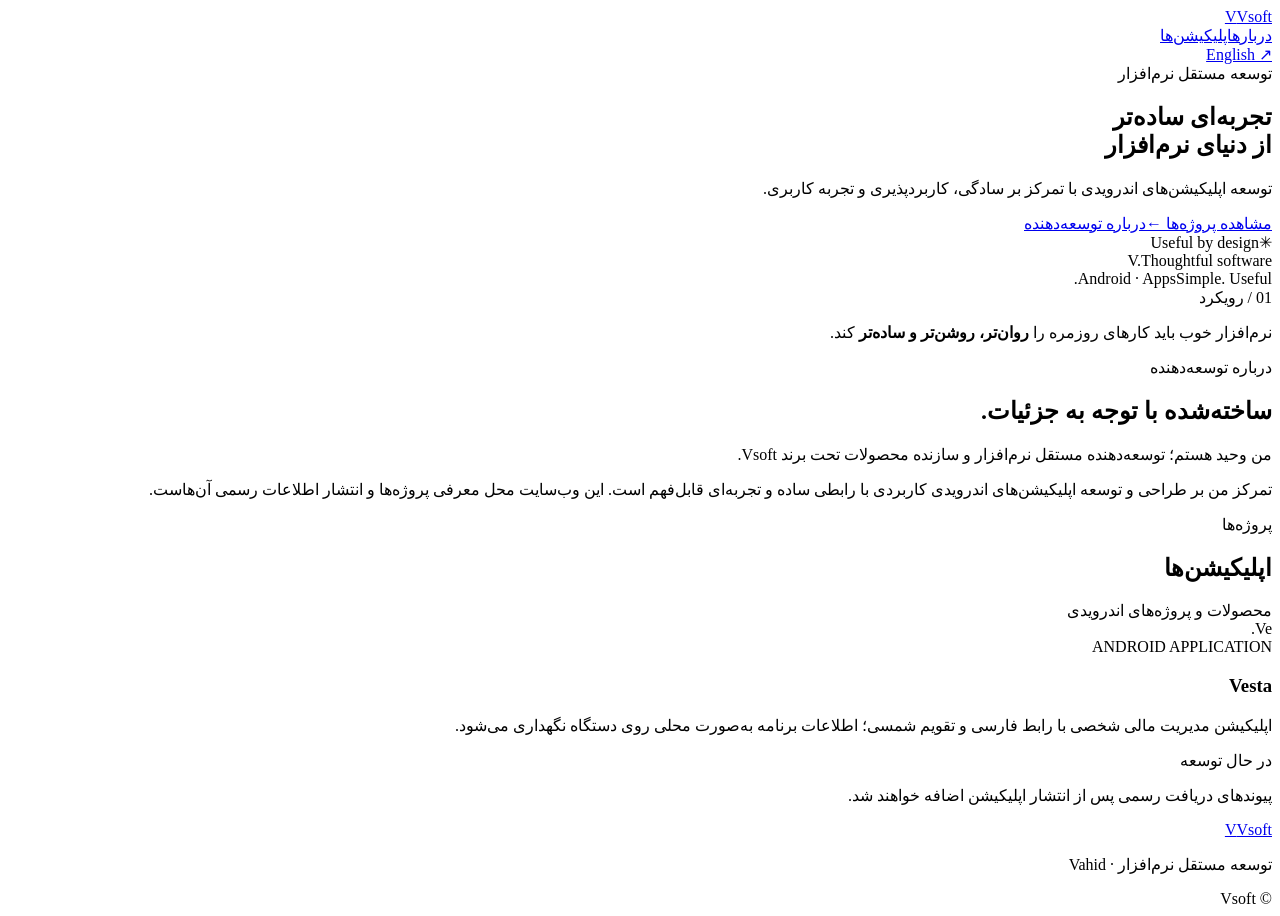
==== docs/fa/index.html @ e0d4ba58 "Add bilingual Vsoft website: docs/fa/index.html" ====
<!doctype html>
<html lang="fa" dir="rtl">
<head>
  <meta charset="utf-8">
  <meta name="viewport" content="width=device-width, initial-scale=1">
  <meta name="description" content="وب‌سایت رسمی Vsoft؛ معرفی توسعه‌دهنده مستقل و اپلیکیشن‌های اندرویدی.">
  <meta name="theme-color" content="#10131d">
  <title>Vsoft — توسعه نرم‌افزار</title>
  <link rel="icon" href="../assets/favicon.svg" type="image/svg+xml">
  <link rel="stylesheet" href="../assets/styles.css">
  <script src="../assets/script.js" defer></script>
</head>
<body>
  <header class="site-header">
    <a class="brand" href="./" aria-label="صفحه اصلی Vsoft"><span class="brand-mark">V</span><span>Vsoft</span></a>
    <nav class="nav" aria-label="پیمایش اصلی">
      <a href="#about">درباره</a><a href="#apps">اپلیکیشن‌ها</a><a href="#contact" data-contact-nav hidden>ارتباط</a>
    </nav>
    <a class="language-switch" href="../en/" lang="en" dir="ltr">English ↗</a>
  </header>
  <main>
    <section class="hero section-wrap">
      <div class="hero-copy">
        <span class="eyebrow"><span class="status-dot"></span> توسعه مستقل نرم‌افزار</span>
        <h1>تجربه‌ای ساده‌تر<br><span>از دنیای نرم‌افزار</span></h1>
        <p class="hero-text">توسعه اپلیکیشن‌های اندرویدی با تمرکز بر سادگی، کاربردپذیری و تجربه کاربری.</p>
        <div class="hero-actions"><a class="button button-primary" href="#apps">مشاهده پروژه‌ها <span aria-hidden="true">←</span></a><a class="text-link" href="#about">درباره توسعه‌دهنده</a></div>
      </div>
      <div class="hero-art" aria-hidden="true">
        <div class="orbit orbit-one"></div><div class="orbit orbit-two"></div>
        <div class="app-tile tile-back"><span class="tile-symbol">✳</span><span class="tile-caption">Useful by design</span></div>
        <div class="app-tile tile-front"><span class="tile-logo">V.</span><span class="tile-caption">Thoughtful software</span><span class="tile-line"></span><span class="tile-line short"></span></div>
        <span class="floating-chip chip-top">Android · Apps</span><span class="floating-chip chip-bottom">Simple. Useful.</span>
      </div>
    </section>
    <section class="intro-band"><div class="section-wrap intro-inner"><span class="intro-index">01 / رویکرد</span><p>نرم‌افزار خوب باید کارهای روزمره را <strong>روان‌تر، روشن‌تر و ساده‌تر</strong> کند.</p></div></section>
    <section class="content-section section-wrap" id="about">
      <div class="section-heading"><span class="eyebrow">درباره توسعه‌دهنده</span><h2>ساخته‌شده با توجه به جزئیات.</h2></div>
      <div class="about-grid"><p class="lead">من وحید هستم؛ توسعه‌دهنده مستقل نرم‌افزار و سازنده محصولات تحت برند Vsoft.</p><p class="body-copy">تمرکز من بر طراحی و توسعه اپلیکیشن‌های اندرویدی کاربردی با رابطی ساده و تجربه‌ای قابل‌فهم است. این وب‌سایت محل معرفی پروژه‌ها و انتشار اطلاعات رسمی آن‌هاست.</p></div>
    </section>
    <section class="content-section apps-section" id="apps">
      <div class="section-wrap">
        <div class="section-heading heading-row"><div><span class="eyebrow">پروژه‌ها</span><h2>اپلیکیشن‌ها</h2></div><span class="section-note">محصولات و پروژه‌های اندرویدی</span></div>
        <article class="app-card">
          <div class="app-icon" aria-hidden="true">Ve<span>.</span></div>
          <div class="app-info"><span class="app-label">ANDROID APPLICATION</span><h3>Vesta</h3><p>اپلیکیشن مدیریت مالی شخصی با رابط فارسی و تقویم شمسی؛ اطلاعات برنامه به‌صورت محلی روی دستگاه نگهداری می‌شود.</p><span class="status-label"><span class="status-dot"></span> در حال توسعه</span></div>
          <a class="button button-muted marketplace-link" data-marketplace="vesta" href="#" hidden>مشاهده در بازار ↗</a>
        </article>
        <p class="apps-footnote">پیوندهای دریافت رسمی پس از انتشار اپلیکیشن اضافه خواهند شد.</p>
      </div>
    </section>
    <section class="contact-section section-wrap" id="contact" data-contact-section hidden>
      <div><span class="eyebrow">ارتباط</span><h2>در تماس باشیم.</h2><p>برای پرسش‌ها و بازخوردهای مربوط به پروژه‌ها پیام بفرستید.</p></div>
      <a class="button button-primary" data-contact-email href="#" hidden>ارسال ایمیل ↗</a>
    </section>
  </main>
  <footer class="site-footer section-wrap"><a class="brand footer-brand" href="./"><span class="brand-mark">V</span><span>Vsoft</span></a><p>توسعه مستقل نرم‌افزار · Vahid</p><span>© <span data-year></span> Vsoft</span></footer>
</body>
</html>
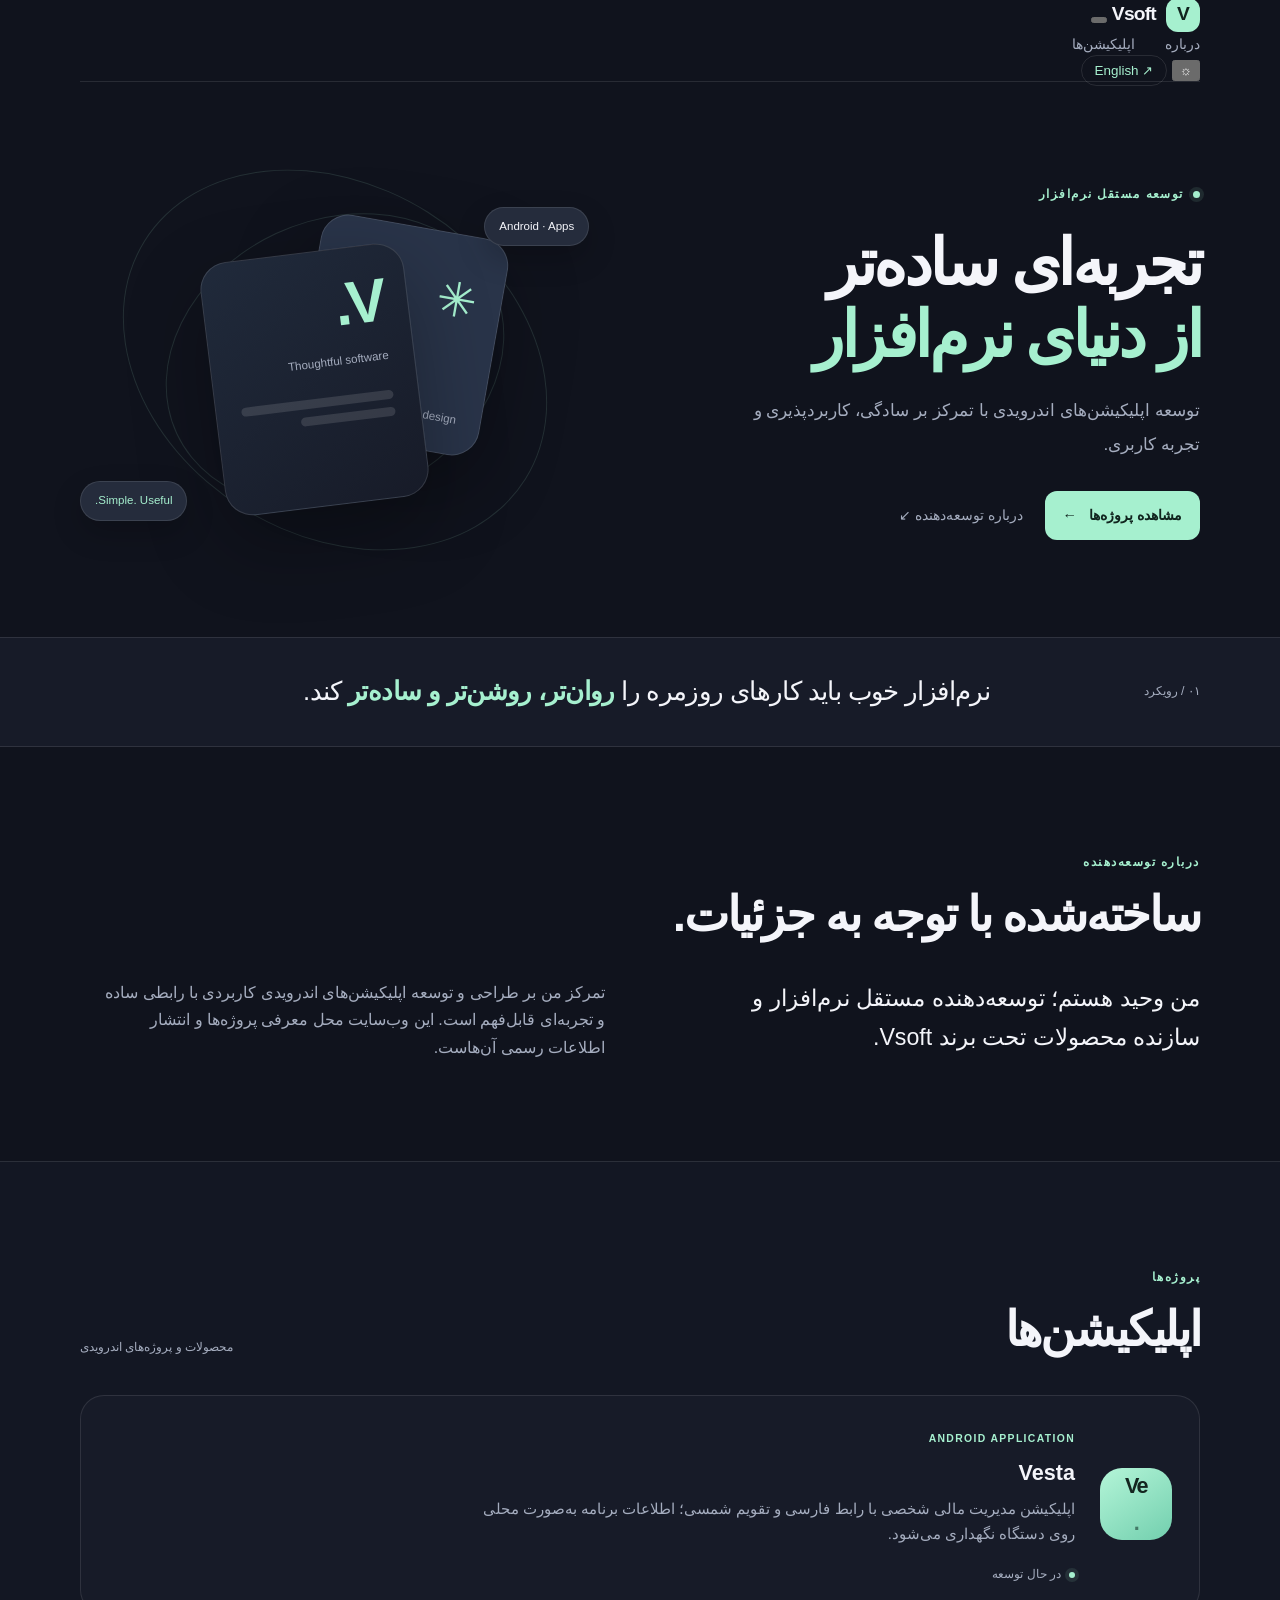
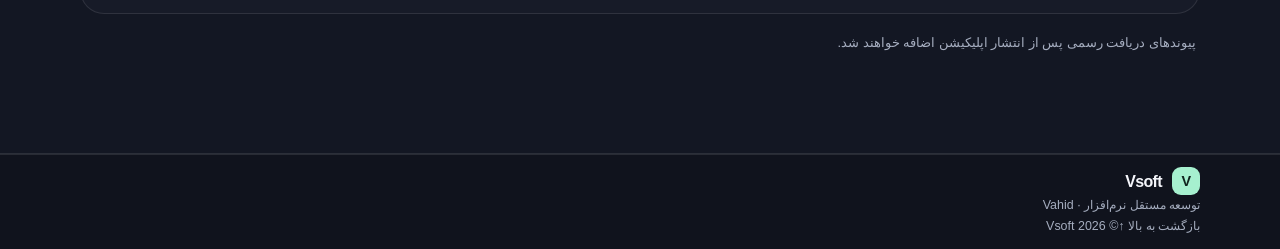
==== commit edd3aa1a: "Polish Persian Vsoft website" ====
--- a/docs/fa/index.html
+++ b/docs/fa/index.html
@@ -1,5 +1,5 @@
 <!doctype html>
-<html lang="fa" dir="rtl">
+<html lang="fa" dir="rtl" data-theme="dark">
 <head>
   <meta charset="utf-8">
   <meta name="viewport" content="width=device-width, initial-scale=1">
@@ -12,41 +12,47 @@
 </head>
 <body>
   <header class="site-header">
-    <a class="brand" href="./" aria-label="صفحه اصلی Vsoft"><span class="brand-mark">V</span><span>Vsoft</span></a>
-    <nav class="nav" aria-label="پیمایش اصلی">
-      <a href="#about">درباره</a><a href="#apps">اپلیکیشن‌ها</a><a href="#contact" data-contact-nav hidden>ارتباط</a>
-    </nav>
-    <a class="language-switch" href="../en/" lang="en" dir="ltr">English ↗</a>
+    <div class="header-inner">
+      <a class="brand" href="./" aria-label="صفحه اصلی Vsoft"><span class="brand-mark" aria-hidden="true">V</span><span>Vsoft</span></a>
+      <button class="menu-toggle" type="button" aria-expanded="false" aria-controls="primary-nav" aria-label="باز کردن منو"><span></span><span></span></button>
+      <nav class="nav" id="primary-nav" aria-label="پیمایش اصلی">
+        <a href="#about">درباره</a><a href="#apps">اپلیکیشن‌ها</a><a href="#contact" data-contact-nav hidden>ارتباط</a>
+      </nav>
+      <div class="header-tools">
+        <button class="theme-toggle" type="button" data-theme-toggle aria-label="تغییر پوسته" title="تغییر پوسته"><span data-theme-icon aria-hidden="true">☼</span></button>
+        <a class="language-switch" href="../en/" lang="en" dir="ltr">English <span aria-hidden="true">↗</span></a>
+      </div>
+    </div>
   </header>
   <main>
-    <section class="hero section-wrap">
-      <div class="hero-copy">
+    <section class="hero section-wrap" id="top">
+      <div class="hero-copy" data-reveal>
         <span class="eyebrow"><span class="status-dot"></span> توسعه مستقل نرم‌افزار</span>
         <h1>تجربه‌ای ساده‌تر<br><span>از دنیای نرم‌افزار</span></h1>
         <p class="hero-text">توسعه اپلیکیشن‌های اندرویدی با تمرکز بر سادگی، کاربردپذیری و تجربه کاربری.</p>
-        <div class="hero-actions"><a class="button button-primary" href="#apps">مشاهده پروژه‌ها <span aria-hidden="true">←</span></a><a class="text-link" href="#about">درباره توسعه‌دهنده</a></div>
+        <div class="hero-actions"><a class="button button-primary" href="#apps">مشاهده پروژه‌ها <span aria-hidden="true">←</span></a><a class="text-link" href="#about">درباره توسعه‌دهنده <span aria-hidden="true">↙</span></a></div>
       </div>
       <div class="hero-art" aria-hidden="true">
-        <div class="orbit orbit-one"></div><div class="orbit orbit-two"></div>
+        <div class="hero-grid"></div><div class="orbit orbit-one"></div><div class="orbit orbit-two"></div>
         <div class="app-tile tile-back"><span class="tile-symbol">✳</span><span class="tile-caption">Useful by design</span></div>
         <div class="app-tile tile-front"><span class="tile-logo">V.</span><span class="tile-caption">Thoughtful software</span><span class="tile-line"></span><span class="tile-line short"></span></div>
         <span class="floating-chip chip-top">Android · Apps</span><span class="floating-chip chip-bottom">Simple. Useful.</span>
       </div>
     </section>
-    <section class="intro-band"><div class="section-wrap intro-inner"><span class="intro-index">01 / رویکرد</span><p>نرم‌افزار خوب باید کارهای روزمره را <strong>روان‌تر، روشن‌تر و ساده‌تر</strong> کند.</p></div></section>
-    <section class="content-section section-wrap" id="about">
+    <section class="intro-band" data-reveal><div class="section-wrap intro-inner"><span class="intro-index">۰۱ / رویکرد</span><p>نرم‌افزار خوب باید کارهای روزمره را <strong>روان‌تر، روشن‌تر و ساده‌تر</strong> کند.</p></div></section>
+    <section class="content-section section-wrap" id="about" data-reveal>
       <div class="section-heading"><span class="eyebrow">درباره توسعه‌دهنده</span><h2>ساخته‌شده با توجه به جزئیات.</h2></div>
       <div class="about-grid"><p class="lead">من وحید هستم؛ توسعه‌دهنده مستقل نرم‌افزار و سازنده محصولات تحت برند Vsoft.</p><p class="body-copy">تمرکز من بر طراحی و توسعه اپلیکیشن‌های اندرویدی کاربردی با رابطی ساده و تجربه‌ای قابل‌فهم است. این وب‌سایت محل معرفی پروژه‌ها و انتشار اطلاعات رسمی آن‌هاست.</p></div>
     </section>
     <section class="content-section apps-section" id="apps">
       <div class="section-wrap">
-        <div class="section-heading heading-row"><div><span class="eyebrow">پروژه‌ها</span><h2>اپلیکیشن‌ها</h2></div><span class="section-note">محصولات و پروژه‌های اندرویدی</span></div>
-        <article class="app-card">
+        <div class="section-heading heading-row" data-reveal><div><span class="eyebrow">پروژه‌ها</span><h2>اپلیکیشن‌ها</h2></div><span class="section-note">محصولات و پروژه‌های اندرویدی</span></div>
+        <article class="app-card" data-reveal>
           <div class="app-icon" aria-hidden="true">Ve<span>.</span></div>
           <div class="app-info"><span class="app-label">ANDROID APPLICATION</span><h3>Vesta</h3><p>اپلیکیشن مدیریت مالی شخصی با رابط فارسی و تقویم شمسی؛ اطلاعات برنامه به‌صورت محلی روی دستگاه نگهداری می‌شود.</p><span class="status-label"><span class="status-dot"></span> در حال توسعه</span></div>
-          <a class="button button-muted marketplace-link" data-marketplace="vesta" href="#" hidden>مشاهده در بازار ↗</a>
+          <a class="button button-muted marketplace-link" data-marketplace="vesta" href="#" hidden>مشاهده در بازار <span aria-hidden="true">↗</span></a>
         </article>
-        <p class="apps-footnote">پیوندهای دریافت رسمی پس از انتشار اپلیکیشن اضافه خواهند شد.</p>
+        <p class="apps-footnote" data-reveal>پیوندهای دریافت رسمی پس از انتشار اپلیکیشن اضافه خواهند شد.</p>
       </div>
     </section>
     <section class="contact-section section-wrap" id="contact" data-contact-section hidden>
@@ -54,6 +60,8 @@
       <a class="button button-primary" data-contact-email href="#" hidden>ارسال ایمیل ↗</a>
     </section>
   </main>
-  <footer class="site-footer section-wrap"><a class="brand footer-brand" href="./"><span class="brand-mark">V</span><span>Vsoft</span></a><p>توسعه مستقل نرم‌افزار · Vahid</p><span>© <span data-year></span> Vsoft</span></footer>
+  <footer class="site-footer">
+    <div class="section-wrap footer-inner"><a class="brand footer-brand" href="./"><span class="brand-mark" aria-hidden="true">V</span><span>Vsoft</span></a><p>توسعه مستقل نرم‌افزار · Vahid</p><div class="footer-meta"><a href="#top">بازگشت به بالا ↑</a><span>© <span data-year></span> Vsoft</span></div></div>
+  </footer>
 </body>
 </html>
--- a/docs/assets/styles.css
+++ b/docs/assets/styles.css
@@ -0,0 +1,5 @@
+:root{color-scheme:dark;--bg:#10131d;--panel:#171b28;--panel-2:#1c2231;--text:#f4f5fa;--muted:#a5adbf;--line:rgba(255,255,255,.1);--accent:#a6f0cf;--accent-ink:#10241e;--radius:24px;--max:1120px}
+*{box-sizing:border-box}html{scroll-behavior:smooth;scroll-padding-top:88px}body{margin:0;background:var(--bg);color:var(--text);font-family:"DM Sans","Vazirmatn",sans-serif;line-height:1.7}html[lang="fa"] body{font-family:"Vazirmatn","DM Sans",sans-serif}a{color:inherit;text-decoration:none}a:focus-visible{outline:2px solid var(--accent);outline-offset:4px}.section-wrap{width:min(var(--max),calc(100% - 48px));margin-inline:auto}.site-header{height:82px;width:min(var(--max),calc(100% - 48px));margin:auto;display:flex;align-items:center;justify-content:space-between;border-bottom:1px solid var(--line);gap:24px}.brand{display:inline-flex;align-items:center;gap:10px;font-weight:800;font-size:1.2rem;letter-spacing:-.04em}.brand-mark{display:grid;place-items:center;width:34px;height:34px;border-radius:12px;background:var(--accent);color:var(--accent-ink);font-weight:800}.nav{display:flex;gap:30px;color:var(--muted);font-size:.9rem}.nav a:hover,.text-link:hover{color:var(--accent)}.language-switch{font-size:.84rem;color:var(--accent);border:1px solid var(--line);padding:7px 13px;border-radius:99px}.hero{min-height:555px;display:grid;grid-template-columns:1.05fr .95fr;align-items:center;gap:48px;padding-block:70px}.hero-copy{position:relative;z-index:1}.eyebrow{display:inline-flex;align-items:center;gap:9px;font-size:.72rem;letter-spacing:.13em;color:var(--accent);font-weight:700}.status-dot{width:7px;height:7px;display:inline-block;flex:0 0 auto;background:var(--accent);border-radius:50%;box-shadow:0 0 0 4px rgba(166,240,207,.1)}h1,h2,h3,p{margin-top:0}h1{font-size:clamp(2.6rem,5vw,4.65rem);line-height:1.12;letter-spacing:-.055em;margin:22px 0}.hero h1 span{color:var(--accent)}.hero-text{max-width:490px;color:var(--muted);font-size:1.08rem;line-height:1.95}.hero-actions{display:flex;align-items:center;gap:22px;flex-wrap:wrap;margin-top:30px}.button{display:inline-flex;align-items:center;justify-content:center;gap:12px;padding:12px 18px;border-radius:12px;font-weight:700;font-size:.9rem;transition:transform .2s,background .2s}.button:hover{transform:translateY(-2px)}.button-primary{background:var(--accent);color:var(--accent-ink)}.button-muted{background:var(--panel-2);border:1px solid var(--line)}.text-link{color:var(--muted);font-size:.9rem}.hero-art{height:370px;position:relative;display:grid;place-items:center;isolation:isolate}.orbit{position:absolute;border:1px solid rgba(166,240,207,.13);border-radius:50%;transform:rotate(-25deg)}.orbit-one{width:350px;height:280px}.orbit-two{width:450px;height:350px;transform:rotate(32deg)}.app-tile{position:absolute;border:1px solid rgba(255,255,255,.12);border-radius:28px;box-shadow:0 30px 80px rgba(0,0,0,.3);display:flex;flex-direction:column}.tile-back{width:190px;height:220px;background:#293449;transform:translate(65px,-25px) rotate(10deg);padding:24px;justify-content:space-between;color:#e5e9f2}.tile-symbol{font-size:3rem;color:var(--accent)}.tile-caption{font-size:.72rem;color:var(--muted)}.tile-front{width:205px;height:255px;background:linear-gradient(145deg,#202a3b,#171b28);transform:translate(-20px,20px) rotate(-7deg);padding:25px;gap:16px}.tile-logo{font-size:3.8rem;line-height:1;font-weight:800;color:var(--accent);letter-spacing:-.08em}.tile-line{height:9px;width:100%;border-radius:99px;background:rgba(255,255,255,.12);margin-top:9px}.tile-line.short{width:62%;margin-top:-8px}.floating-chip{position:absolute;background:#252c3c;border:1px solid var(--line);padding:9px 14px;border-radius:99px;font-size:.72rem;box-shadow:0 12px 30px rgba(0,0,0,.2)}.chip-top{top:32px;right:0}.chip-bottom{bottom:24px;left:0;color:var(--accent)}html[dir="ltr"] .chip-top{right:auto;left:0}html[dir="ltr"] .chip-bottom{left:auto;right:0}html[dir="ltr"] .tile-back{transform:translate(-65px,-25px) rotate(-10deg)}html[dir="ltr"] .tile-front{transform:translate(20px,20px) rotate(7deg)}.intro-band{background:var(--panel);border-block:1px solid var(--line)}.intro-inner{display:grid;grid-template-columns:180px 1fr;align-items:center;gap:30px;padding-block:32px}.intro-index,.section-note{color:var(--muted);font-size:.78rem}.intro-inner p{font-size:clamp(1.1rem,2.2vw,1.6rem);margin:0;letter-spacing:-.025em}.intro-inner strong{color:var(--accent)}.content-section{padding-block:100px}.section-heading{margin-bottom:36px}.section-heading h2,.contact-section h2{font-size:clamp(2rem,4vw,3rem);letter-spacing:-.045em;line-height:1.2;margin:12px 0 0}.about-grid{display:grid;grid-template-columns:1fr 1fr;gap:70px}.lead{font-size:1.45rem;line-height:1.65;max-width:480px;margin:0}.body-copy{color:var(--muted);max-width:500px;margin:0}.apps-section{background:#131723;border-block:1px solid var(--line)}.heading-row{display:flex;justify-content:space-between;align-items:end;gap:20px}.app-card{display:flex;align-items:center;gap:25px;padding:27px;background:var(--panel);border:1px solid var(--line);border-radius:var(--radius)}.app-icon{width:72px;height:72px;display:grid;place-items:center;flex:0 0 auto;border-radius:22px;background:linear-gradient(145deg,#b4f5d8,#72cfae);color:#14251f;font-weight:800;font-size:1.35rem;letter-spacing:-.07em}.app-icon span{color:#447a67}.app-info{flex:1}.app-label{font-size:.65rem;letter-spacing:.13em;color:var(--accent);font-weight:700}.app-info h3{font-size:1.35rem;margin:5px 0}.app-info p{color:var(--muted);font-size:.92rem;max-width:610px;margin:0 0 12px}.status-label{display:inline-flex;align-items:center;gap:8px;color:var(--muted);font-size:.76rem}.status-label .status-dot{width:6px;height:6px}.apps-footnote{font-size:.8rem;color:var(--muted);margin:18px 4px 0}.contact-section{display:flex;justify-content:space-between;align-items:center;gap:28px;padding-block:80px}.contact-section p{color:var(--muted);margin:15px 0 0}.site-footer{border-top:1px solid var(--line);min-height:95px;display:flex;align-items:center;justify-content:space-between;gap:18px;color:var(--muted);font-size:.78rem}.site-footer p{margin:0}.footer-brand{color:var(--text);font-size:1rem}.footer-brand .brand-mark{width:28px;height:28px;border-radius:9px;font-size:.9rem}[hidden]{display:none!important}
+@media(max-width:800px){.hero{grid-template-columns:1fr;gap:20px;padding-block:65px 45px}.hero-art{height:320px;grid-row:1}.hero-copy{grid-row:2}.hero h1{font-size:clamp(2.7rem,9vw,4rem)}.hero-art .orbit-one{width:290px;height:240px}.hero-art .orbit-two{width:350px;height:300px}.intro-inner{grid-template-columns:1fr;gap:10px}.content-section{padding-block:70px}.about-grid{grid-template-columns:1fr;gap:22px}.app-card{flex-wrap:wrap}.app-info{flex-basis:calc(100% - 100px)}.app-card .button{margin-inline-start:auto}.contact-section{align-items:flex-start;flex-direction:column}.site-footer{padding-block:22px;flex-wrap:wrap}.site-footer p{order:3;flex-basis:100%}}
+@media(max-width:520px){.section-wrap,.site-header{width:calc(100% - 32px)}.site-header{height:70px;gap:12px}.brand{font-size:1rem}.brand-mark{width:30px;height:30px}.nav{gap:13px;font-size:.78rem}.language-switch{font-size:.75rem;padding:6px 10px}.hero{padding-top:35px}.hero-art{height:270px;transform:scale(.88);margin-inline:-20px}.hero-actions{gap:16px}.intro-inner{padding-block:25px}.heading-row{align-items:flex-start;flex-direction:column}.app-card{padding:20px;gap:17px}.app-icon{width:58px;height:58px;border-radius:18px}.app-info{flex-basis:calc(100% - 80px)}.app-info p{font-size:.85rem}.app-card .button{margin-inline:0}.site-footer{align-items:flex-start}.site-footer>span{margin-inline-start:auto}}
+@media(prefers-reduced-motion:reduce){html{scroll-behavior:auto}*,*::before,*::after{transition:none!important}}
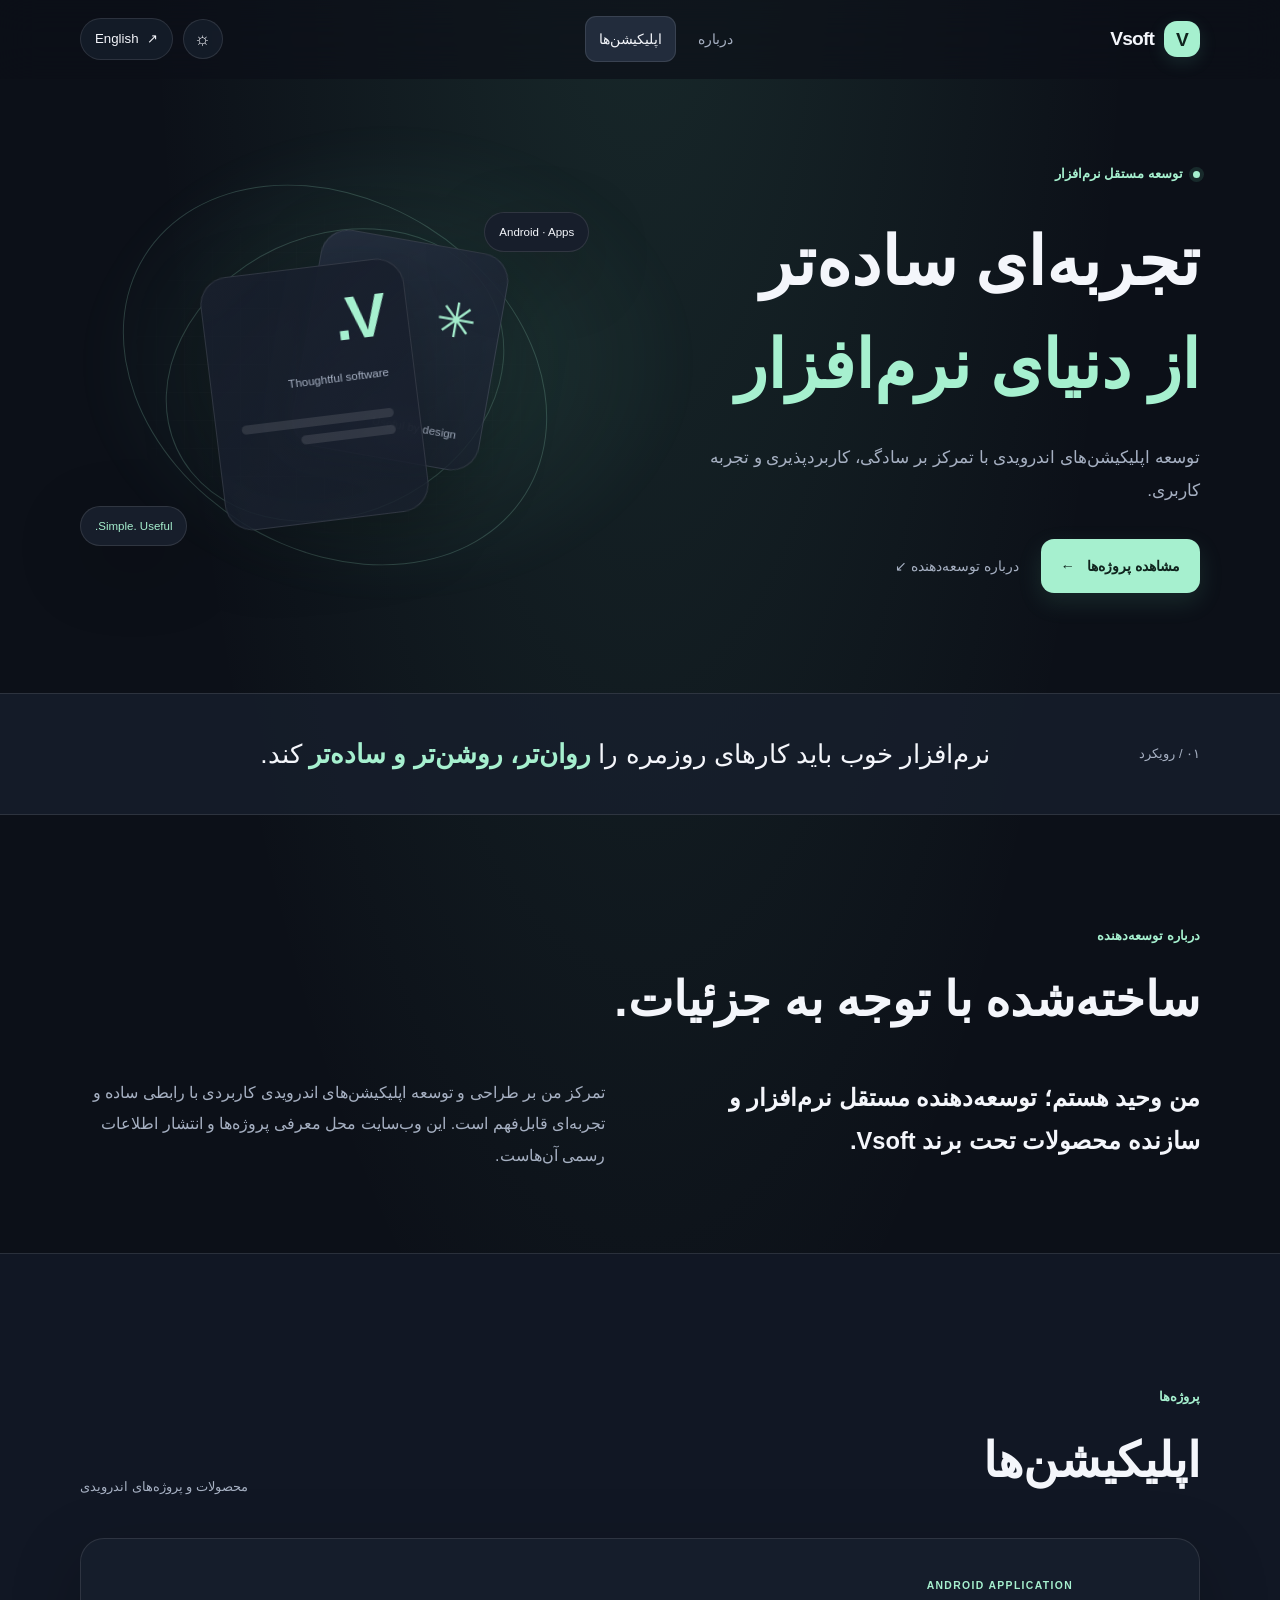
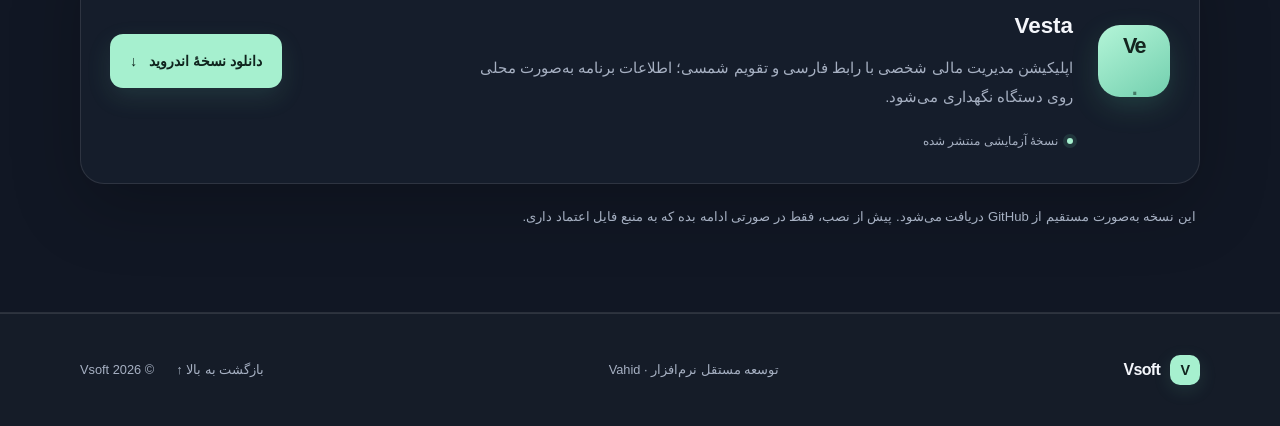
==== commit a1adeb1e: "Add Vesta APK download link to Persian site" ====
--- a/docs/fa/index.html
+++ b/docs/fa/index.html
@@ -49,10 +49,10 @@
         <div class="section-heading heading-row" data-reveal><div><span class="eyebrow">پروژه‌ها</span><h2>اپلیکیشن‌ها</h2></div><span class="section-note">محصولات و پروژه‌های اندرویدی</span></div>
         <article class="app-card" data-reveal>
           <div class="app-icon" aria-hidden="true">Ve<span>.</span></div>
-          <div class="app-info"><span class="app-label">ANDROID APPLICATION</span><h3>Vesta</h3><p>اپلیکیشن مدیریت مالی شخصی با رابط فارسی و تقویم شمسی؛ اطلاعات برنامه به‌صورت محلی روی دستگاه نگهداری می‌شود.</p><span class="status-label"><span class="status-dot"></span> در حال توسعه</span></div>
-          <a class="button button-muted marketplace-link" data-marketplace="vesta" href="#" hidden>مشاهده در بازار <span aria-hidden="true">↗</span></a>
+          <div class="app-info"><span class="app-label">ANDROID APPLICATION</span><h3>Vesta</h3><p>اپلیکیشن مدیریت مالی شخصی با رابط فارسی و تقویم شمسی؛ اطلاعات برنامه به‌صورت محلی روی دستگاه نگهداری می‌شود.</p><span class="status-label"><span class="status-dot"></span> نسخهٔ آزمایشی منتشر شده</span></div>
+          <a class="button button-primary" href="https://github.com/vahidhafez08/Vsoft-2/releases/download/1.0.0v/vsoft-release.apk" download>دانلود نسخهٔ اندروید <span aria-hidden="true">↓</span></a>
         </article>
-        <p class="apps-footnote" data-reveal>پیوندهای دریافت رسمی پس از انتشار اپلیکیشن اضافه خواهند شد.</p>
+        <p class="apps-footnote" data-reveal>این نسخه به‌صورت مستقیم از GitHub دریافت می‌شود. پیش از نصب، فقط در صورتی ادامه بده که به منبع فایل اعتماد داری.</p>
       </div>
     </section>
     <section class="contact-section section-wrap" id="contact" data-contact-section hidden>
--- a/docs/assets/styles.css
+++ b/docs/assets/styles.css
@@ -1,5 +1,126 @@
-:root{color-scheme:dark;--bg:#10131d;--panel:#171b28;--panel-2:#1c2231;--text:#f4f5fa;--muted:#a5adbf;--line:rgba(255,255,255,.1);--accent:#a6f0cf;--accent-ink:#10241e;--radius:24px;--max:1120px}
-*{box-sizing:border-box}html{scroll-behavior:smooth;scroll-padding-top:88px}body{margin:0;background:var(--bg);color:var(--text);font-family:"DM Sans","Vazirmatn",sans-serif;line-height:1.7}html[lang="fa"] body{font-family:"Vazirmatn","DM Sans",sans-serif}a{color:inherit;text-decoration:none}a:focus-visible{outline:2px solid var(--accent);outline-offset:4px}.section-wrap{width:min(var(--max),calc(100% - 48px));margin-inline:auto}.site-header{height:82px;width:min(var(--max),calc(100% - 48px));margin:auto;display:flex;align-items:center;justify-content:space-between;border-bottom:1px solid var(--line);gap:24px}.brand{display:inline-flex;align-items:center;gap:10px;font-weight:800;font-size:1.2rem;letter-spacing:-.04em}.brand-mark{display:grid;place-items:center;width:34px;height:34px;border-radius:12px;background:var(--accent);color:var(--accent-ink);font-weight:800}.nav{display:flex;gap:30px;color:var(--muted);font-size:.9rem}.nav a:hover,.text-link:hover{color:var(--accent)}.language-switch{font-size:.84rem;color:var(--accent);border:1px solid var(--line);padding:7px 13px;border-radius:99px}.hero{min-height:555px;display:grid;grid-template-columns:1.05fr .95fr;align-items:center;gap:48px;padding-block:70px}.hero-copy{position:relative;z-index:1}.eyebrow{display:inline-flex;align-items:center;gap:9px;font-size:.72rem;letter-spacing:.13em;color:var(--accent);font-weight:700}.status-dot{width:7px;height:7px;display:inline-block;flex:0 0 auto;background:var(--accent);border-radius:50%;box-shadow:0 0 0 4px rgba(166,240,207,.1)}h1,h2,h3,p{margin-top:0}h1{font-size:clamp(2.6rem,5vw,4.65rem);line-height:1.12;letter-spacing:-.055em;margin:22px 0}.hero h1 span{color:var(--accent)}.hero-text{max-width:490px;color:var(--muted);font-size:1.08rem;line-height:1.95}.hero-actions{display:flex;align-items:center;gap:22px;flex-wrap:wrap;margin-top:30px}.button{display:inline-flex;align-items:center;justify-content:center;gap:12px;padding:12px 18px;border-radius:12px;font-weight:700;font-size:.9rem;transition:transform .2s,background .2s}.button:hover{transform:translateY(-2px)}.button-primary{background:var(--accent);color:var(--accent-ink)}.button-muted{background:var(--panel-2);border:1px solid var(--line)}.text-link{color:var(--muted);font-size:.9rem}.hero-art{height:370px;position:relative;display:grid;place-items:center;isolation:isolate}.orbit{position:absolute;border:1px solid rgba(166,240,207,.13);border-radius:50%;transform:rotate(-25deg)}.orbit-one{width:350px;height:280px}.orbit-two{width:450px;height:350px;transform:rotate(32deg)}.app-tile{position:absolute;border:1px solid rgba(255,255,255,.12);border-radius:28px;box-shadow:0 30px 80px rgba(0,0,0,.3);display:flex;flex-direction:column}.tile-back{width:190px;height:220px;background:#293449;transform:translate(65px,-25px) rotate(10deg);padding:24px;justify-content:space-between;color:#e5e9f2}.tile-symbol{font-size:3rem;color:var(--accent)}.tile-caption{font-size:.72rem;color:var(--muted)}.tile-front{width:205px;height:255px;background:linear-gradient(145deg,#202a3b,#171b28);transform:translate(-20px,20px) rotate(-7deg);padding:25px;gap:16px}.tile-logo{font-size:3.8rem;line-height:1;font-weight:800;color:var(--accent);letter-spacing:-.08em}.tile-line{height:9px;width:100%;border-radius:99px;background:rgba(255,255,255,.12);margin-top:9px}.tile-line.short{width:62%;margin-top:-8px}.floating-chip{position:absolute;background:#252c3c;border:1px solid var(--line);padding:9px 14px;border-radius:99px;font-size:.72rem;box-shadow:0 12px 30px rgba(0,0,0,.2)}.chip-top{top:32px;right:0}.chip-bottom{bottom:24px;left:0;color:var(--accent)}html[dir="ltr"] .chip-top{right:auto;left:0}html[dir="ltr"] .chip-bottom{left:auto;right:0}html[dir="ltr"] .tile-back{transform:translate(-65px,-25px) rotate(-10deg)}html[dir="ltr"] .tile-front{transform:translate(20px,20px) rotate(7deg)}.intro-band{background:var(--panel);border-block:1px solid var(--line)}.intro-inner{display:grid;grid-template-columns:180px 1fr;align-items:center;gap:30px;padding-block:32px}.intro-index,.section-note{color:var(--muted);font-size:.78rem}.intro-inner p{font-size:clamp(1.1rem,2.2vw,1.6rem);margin:0;letter-spacing:-.025em}.intro-inner strong{color:var(--accent)}.content-section{padding-block:100px}.section-heading{margin-bottom:36px}.section-heading h2,.contact-section h2{font-size:clamp(2rem,4vw,3rem);letter-spacing:-.045em;line-height:1.2;margin:12px 0 0}.about-grid{display:grid;grid-template-columns:1fr 1fr;gap:70px}.lead{font-size:1.45rem;line-height:1.65;max-width:480px;margin:0}.body-copy{color:var(--muted);max-width:500px;margin:0}.apps-section{background:#131723;border-block:1px solid var(--line)}.heading-row{display:flex;justify-content:space-between;align-items:end;gap:20px}.app-card{display:flex;align-items:center;gap:25px;padding:27px;background:var(--panel);border:1px solid var(--line);border-radius:var(--radius)}.app-icon{width:72px;height:72px;display:grid;place-items:center;flex:0 0 auto;border-radius:22px;background:linear-gradient(145deg,#b4f5d8,#72cfae);color:#14251f;font-weight:800;font-size:1.35rem;letter-spacing:-.07em}.app-icon span{color:#447a67}.app-info{flex:1}.app-label{font-size:.65rem;letter-spacing:.13em;color:var(--accent);font-weight:700}.app-info h3{font-size:1.35rem;margin:5px 0}.app-info p{color:var(--muted);font-size:.92rem;max-width:610px;margin:0 0 12px}.status-label{display:inline-flex;align-items:center;gap:8px;color:var(--muted);font-size:.76rem}.status-label .status-dot{width:6px;height:6px}.apps-footnote{font-size:.8rem;color:var(--muted);margin:18px 4px 0}.contact-section{display:flex;justify-content:space-between;align-items:center;gap:28px;padding-block:80px}.contact-section p{color:var(--muted);margin:15px 0 0}.site-footer{border-top:1px solid var(--line);min-height:95px;display:flex;align-items:center;justify-content:space-between;gap:18px;color:var(--muted);font-size:.78rem}.site-footer p{margin:0}.footer-brand{color:var(--text);font-size:1rem}.footer-brand .brand-mark{width:28px;height:28px;border-radius:9px;font-size:.9rem}[hidden]{display:none!important}
-@media(max-width:800px){.hero{grid-template-columns:1fr;gap:20px;padding-block:65px 45px}.hero-art{height:320px;grid-row:1}.hero-copy{grid-row:2}.hero h1{font-size:clamp(2.7rem,9vw,4rem)}.hero-art .orbit-one{width:290px;height:240px}.hero-art .orbit-two{width:350px;height:300px}.intro-inner{grid-template-columns:1fr;gap:10px}.content-section{padding-block:70px}.about-grid{grid-template-columns:1fr;gap:22px}.app-card{flex-wrap:wrap}.app-info{flex-basis:calc(100% - 100px)}.app-card .button{margin-inline-start:auto}.contact-section{align-items:flex-start;flex-direction:column}.site-footer{padding-block:22px;flex-wrap:wrap}.site-footer p{order:3;flex-basis:100%}}
-@media(max-width:520px){.section-wrap,.site-header{width:calc(100% - 32px)}.site-header{height:70px;gap:12px}.brand{font-size:1rem}.brand-mark{width:30px;height:30px}.nav{gap:13px;font-size:.78rem}.language-switch{font-size:.75rem;padding:6px 10px}.hero{padding-top:35px}.hero-art{height:270px;transform:scale(.88);margin-inline:-20px}.hero-actions{gap:16px}.intro-inner{padding-block:25px}.heading-row{align-items:flex-start;flex-direction:column}.app-card{padding:20px;gap:17px}.app-icon{width:58px;height:58px;border-radius:18px}.app-info{flex-basis:calc(100% - 80px)}.app-info p{font-size:.85rem}.app-card .button{margin-inline:0}.site-footer{align-items:flex-start}.site-footer>span{margin-inline-start:auto}}
-@media(prefers-reduced-motion:reduce){html{scroll-behavior:auto}*,*::before,*::after{transition:none!important}}+:root{color-scheme:dark;--bg:#0c1018;--bg-soft:#111724;--panel:rgba(24,31,45,.78);--panel-solid:#171e2b;--panel-2:#222c3c;--text:#f4f6fb;--muted:#a6b0c2;--line:rgba(255,255,255,.105);--accent:#a6f0cf;--accent-ink:#10241e;--glow:rgba(111,220,177,.13);--shadow:0 22px 70px rgba(0,0,0,.22);--radius:24px;--max:1120px;--header-bg:rgba(12,16,24,.68)}
+:root[data-theme="light"]{color-scheme:light;--bg:#f5f7fa;--bg-soft:#edf2f6;--panel:rgba(255,255,255,.82);--panel-solid:#fff;--panel-2:#e9eff3;--text:#18232b;--muted:#5e6b76;--line:rgba(28,48,58,.12);--accent:#167b5a;--accent-ink:#fff;--glow:rgba(56,173,132,.13);--shadow:0 22px 65px rgba(31,56,67,.1);--header-bg:rgba(245,247,250,.78)}
+*{box-sizing:border-box}
+html{scroll-behavior:smooth;scroll-padding-top:104px}
+body{margin:0;background:var(--bg);background-image:radial-gradient(ellipse at 50% -15%,var(--glow),transparent 55%);color:var(--text);font-family:system-ui,-apple-system,"Segoe UI",Arial,sans-serif;line-height:1.75;transition:background-color .25s,color .25s}
+html[lang="fa"] body{font-family:Tahoma,"Segoe UI",Arial,sans-serif;line-height:1.95}
+a{color:inherit;text-decoration:none}
+button{font:inherit}
+a:focus-visible,button:focus-visible{outline:2px solid var(--accent);outline-offset:4px}
+::selection{background:var(--accent);color:var(--accent-ink)}
+.section-wrap{width:min(var(--max),calc(100% - 48px));margin-inline:auto}
+.site-header{position:sticky;top:0;z-index:20;border-bottom:1px solid transparent;background:var(--header-bg);backdrop-filter:blur(18px);-webkit-backdrop-filter:blur(18px);transition:background .25s,border-color .25s,box-shadow .25s}
+.site-header.is-scrolled{border-color:var(--line);box-shadow:0 8px 30px rgba(0,0,0,.06)}
+.header-inner{height:78px;width:min(var(--max),calc(100% - 48px));margin:auto;display:flex;align-items:center;justify-content:space-between;gap:24px}
+.brand{display:inline-flex;align-items:center;gap:10px;font-weight:850;font-size:1.2rem;letter-spacing:-.045em;flex:0 0 auto}
+.brand-mark{display:grid;place-items:center;width:36px;height:36px;border-radius:13px;background:var(--accent);color:var(--accent-ink);font-weight:900;box-shadow:0 5px 18px var(--glow)}
+.nav{display:flex;align-items:center;gap:8px;color:var(--muted);font-size:.9rem}
+.nav a{padding:9px 14px;border-radius:11px;transition:color .2s,background .2s}
+.nav a:hover,.nav a.is-active{color:var(--text);background:var(--panel-2)}
+.nav a.is-active{box-shadow:inset 0 0 0 1px var(--line)}
+.header-tools{display:flex;align-items:center;gap:10px}
+.language-switch,.theme-toggle{display:inline-flex;align-items:center;justify-content:center;gap:8px;min-height:40px;border:1px solid var(--line);border-radius:99px;background:var(--panel);color:var(--text);transition:transform .2s,border-color .2s,background .2s}
+.language-switch{padding:7px 14px;font-size:.83rem}
+.theme-toggle{width:40px;height:40px;cursor:pointer;font-size:1.15rem}
+.language-switch:hover,.theme-toggle:hover{transform:translateY(-2px);border-color:var(--accent)}
+.menu-toggle{display:none}
+.hero{position:relative;min-height:570px;display:grid;grid-template-columns:1.05fr .95fr;align-items:center;gap:48px;padding-block:78px;isolation:isolate}
+.hero::before{content:"";position:absolute;z-index:-2;width:55%;height:80%;inset-block-start:8%;inset-inline-end:0;background:radial-gradient(ellipse,var(--glow),transparent 70%);filter:blur(12px);pointer-events:none}
+.hero-copy{position:relative;z-index:1}
+.eyebrow{display:inline-flex;align-items:center;gap:10px;font-size:.72rem;letter-spacing:.11em;color:var(--accent);font-weight:750}
+html[lang="fa"] .eyebrow{letter-spacing:0;font-size:.8rem}
+.status-dot{width:7px;height:7px;display:inline-block;flex:0 0 auto;background:var(--accent);border-radius:50%;box-shadow:0 0 0 4px var(--glow)}
+h1,h2,h3,p{margin-top:0}
+h1{font-size:clamp(2.7rem,5.2vw,4.8rem);line-height:1.16;letter-spacing:-.06em;margin:23px 0}
+html[lang="fa"] h1{line-height:1.55;letter-spacing:0;font-weight:800}
+.hero h1 span{color:var(--accent)}
+.hero-text{max-width:500px;color:var(--muted);font-size:1.08rem;line-height:1.95}
+.hero-actions{display:flex;align-items:center;gap:22px;flex-wrap:wrap;margin-top:31px}
+.button{display:inline-flex;align-items:center;justify-content:center;gap:12px;padding:12px 19px;border:1px solid transparent;border-radius:13px;font-weight:750;font-size:.9rem;transition:transform .22s,box-shadow .22s,background .22s,border-color .22s}
+.button:hover{transform:translateY(-3px)}
+.button-primary{background:var(--accent);color:var(--accent-ink);box-shadow:0 9px 25px var(--glow)}
+.button-primary:hover{box-shadow:0 12px 32px var(--glow)}
+.button-muted{background:var(--panel-2);border-color:var(--line)}
+.text-link{color:var(--muted);font-size:.9rem;transition:color .2s}
+.text-link:hover{color:var(--accent)}
+.hero-art{height:390px;position:relative;display:grid;place-items:center;isolation:isolate}
+.hero-grid{position:absolute;inset:4%;z-index:-1;opacity:.2;background-image:linear-gradient(var(--line) 1px,transparent 1px),linear-gradient(90deg,var(--line) 1px,transparent 1px);background-size:28px 28px;mask-image:radial-gradient(ellipse,black 15%,transparent 72%)}
+.orbit{position:absolute;border:1px solid color-mix(in srgb,var(--accent) 20%,transparent);border-radius:50%;transform:rotate(-25deg)}
+.orbit-one{width:350px;height:280px}
+.orbit-two{width:450px;height:350px;transform:rotate(32deg)}
+.app-tile{position:absolute;border:1px solid var(--line);border-radius:28px;box-shadow:var(--shadow);display:flex;flex-direction:column;backdrop-filter:blur(14px)}
+.tile-back{width:190px;height:220px;background:linear-gradient(145deg,var(--panel-2),var(--panel));transform:translate(65px,-25px) rotate(10deg);padding:24px;justify-content:space-between;color:var(--text)}
+.tile-symbol{font-size:3rem;color:var(--accent)}
+.tile-caption{font-size:.72rem;color:var(--muted)}
+.tile-front{width:205px;height:255px;background:linear-gradient(145deg,var(--panel-solid),var(--panel));transform:translate(-20px,20px) rotate(-7deg);padding:25px;gap:16px}
+.tile-logo{font-size:3.8rem;line-height:1;font-weight:900;color:var(--accent);letter-spacing:-.08em}
+.tile-line{height:9px;width:100%;border-radius:99px;background:var(--line);margin-top:9px}
+.tile-line.short{width:62%;margin-top:-8px}
+.floating-chip{position:absolute;background:var(--panel-solid);border:1px solid var(--line);padding:8px 14px;border-radius:99px;font-size:.72rem;box-shadow:var(--shadow)}
+.chip-top{top:32px;right:0}
+.chip-bottom{bottom:24px;left:0;color:var(--accent)}
+html[dir="ltr"] .chip-top{right:auto;left:0}
+html[dir="ltr"] .chip-bottom{left:auto;right:0}
+html[dir="ltr"] .tile-back{transform:translate(-65px,-25px) rotate(-10deg)}
+html[dir="ltr"] .tile-front{transform:translate(20px,20px) rotate(7deg)}
+.intro-band{background:var(--panel);border-block:1px solid var(--line)}
+.intro-inner{display:grid;grid-template-columns:180px 1fr;align-items:center;gap:30px;padding-block:35px}
+.intro-index,.section-note{color:var(--muted);font-size:.8rem}
+.intro-inner p{font-size:clamp(1.15rem,2.2vw,1.65rem);margin:0;letter-spacing:-.025em}
+html[lang="fa"] .intro-inner p{line-height:1.9;letter-spacing:0}
+.intro-inner strong{color:var(--accent)}
+.content-section{padding-block:104px}
+.section-heading{margin-bottom:38px}
+.section-heading h2,.contact-section h2{font-size:clamp(2rem,4vw,3rem);letter-spacing:-.05em;line-height:1.25;margin:12px 0 0}
+html[lang="fa"] .section-heading h2,html[lang="fa"] .contact-section h2{letter-spacing:0;line-height:1.6}
+.about-grid{display:grid;grid-template-columns:1fr 1fr;gap:70px}
+.lead{font-size:1.48rem;line-height:1.8;max-width:490px;margin:0;font-weight:650}
+.body-copy{color:var(--muted);max-width:520px;margin:0}
+.apps-section{background:var(--bg-soft);border-block:1px solid var(--line)}
+.heading-row{display:flex;justify-content:space-between;align-items:end;gap:20px}
+.app-card{display:flex;align-items:center;gap:25px;padding:29px;background:var(--panel);border:1px solid var(--line);border-radius:var(--radius);box-shadow:var(--shadow);transition:transform .25s,border-color .25s,box-shadow .25s}
+.app-card:hover{transform:translateY(-4px);border-color:color-mix(in srgb,var(--accent) 38%,var(--line));box-shadow:0 26px 75px rgba(0,0,0,.12)}
+.app-icon{width:72px;height:72px;display:grid;place-items:center;flex:0 0 auto;border-radius:22px;background:linear-gradient(145deg,#b4f5d8,#72cfae);color:#14251f;font-weight:900;font-size:1.35rem;letter-spacing:-.07em;box-shadow:0 10px 28px rgba(78,191,147,.2)}
+.app-icon span{color:#447a67}
+.app-info{flex:1}
+.app-label{font-size:.65rem;letter-spacing:.13em;color:var(--accent);font-weight:750}
+.app-info h3{font-size:1.4rem;margin:5px 0}
+.app-info p{color:var(--muted);font-size:.94rem;max-width:610px;margin:0 0 12px}
+.status-label{display:inline-flex;align-items:center;gap:9px;color:var(--muted);font-size:.78rem}
+.status-label .status-dot{width:6px;height:6px}
+.apps-footnote{font-size:.82rem;color:var(--muted);margin:20px 4px 0}
+.contact-section{display:flex;justify-content:space-between;align-items:center;gap:28px;padding-block:82px}
+.contact-section p{color:var(--muted);margin:15px 0 0}
+.site-footer{border-top:1px solid var(--line);background:var(--panel)}
+.footer-inner{min-height:112px;display:flex;align-items:center;justify-content:space-between;gap:20px;color:var(--muted);font-size:.8rem}
+.footer-inner p{margin:0}
+.footer-brand{color:var(--text);font-size:1rem}
+.footer-brand .brand-mark{width:30px;height:30px;border-radius:10px;font-size:.9rem}
+.footer-meta{display:flex;align-items:center;gap:22px}
+.footer-meta a{transition:color .2s}
+.footer-meta a:hover{color:var(--accent)}
+[data-reveal]{opacity:1;transform:none}
+.js-motion [data-reveal]{opacity:0;transform:translateY(22px);transition:opacity .65s ease,transform .65s cubic-bezier(.2,.7,.2,1)}
+html[dir="rtl"].js-motion [data-reveal]{transform:translateY(22px)}
+.js-motion [data-reveal].is-visible{opacity:1;transform:translateY(0)}
+.js-motion .hero-copy{animation:hero-enter .75s ease both}
+.js-motion .hero-art{animation:hero-enter .9s .1s ease both}
+.js-motion .app-card{transition:transform .25s,border-color .25s,box-shadow .25s}
+@keyframes hero-enter{from{opacity:0;transform:translateY(15px)}to{opacity:1;transform:translateY(0)}}
+@keyframes float-soft{0%,100%{translate:0 0}50%{translate:0 -8px}}
+.js-motion .tile-back{animation:float-soft 6s ease-in-out infinite}
+.js-motion .tile-front{animation:float-soft 7s .5s ease-in-out infinite}
+[hidden]{display:none!important}
+@media(max-width:800px){
+  .header-inner{gap:14px}.hero{grid-template-columns:1fr;gap:12px;padding-block:54px 55px}.hero-art{height:320px;grid-row:1}.hero-copy{grid-row:2}.hero h1{font-size:clamp(2.65rem,8.5vw,4rem)}.hero::before{width:100%;height:55%;inset-block-start:0}.hero-art .orbit-one{width:290px;height:240px}.hero-art .orbit-two{width:350px;height:300px}.intro-inner{grid-template-columns:1fr;gap:10px}.content-section{padding-block:75px}.about-grid{grid-template-columns:1fr;gap:22px}.app-card{flex-wrap:wrap}.app-info{flex-basis:calc(100% - 100px)}.app-card .button{margin-inline-start:auto}.contact-section{align-items:flex-start;flex-direction:column}.footer-inner{padding-block:23px;flex-wrap:wrap}.footer-inner p{order:3;flex-basis:100%}
+}
+@media(max-width:600px){
+  .section-wrap,.header-inner{width:calc(100% - 32px)}.header-inner{height:70px;gap:10px}.brand{font-size:1.05rem;gap:8px}.brand-mark{width:31px;height:31px;border-radius:11px}.menu-toggle{display:flex;flex-direction:column;justify-content:center;gap:5px;width:38px;height:38px;border:1px solid var(--line);border-radius:12px;background:var(--panel);cursor:pointer;margin-inline-start:auto}.menu-toggle span{display:block;width:16px;height:2px;border-radius:4px;background:var(--text);margin-inline:auto;transition:transform .2s}.menu-toggle[aria-expanded="true"] span:first-child{transform:translateY(3.5px) rotate(45deg)}.menu-toggle[aria-expanded="true"] span:last-child{transform:translateY(-3.5px) rotate(-45deg)}
+  .nav{position:absolute;top:calc(100% + 8px);left:16px;right:16px;display:flex;flex-direction:column;align-items:stretch;gap:4px;padding:10px;background:var(--panel-solid);border:1px solid var(--line);border-radius:18px;box-shadow:var(--shadow);opacity:0;visibility:hidden;transform:translateY(-8px);transition:opacity .2s,transform .2s,visibility .2s}.nav.is-open{opacity:1;visibility:visible;transform:translateY(0)}.nav a{padding:11px 13px}.header-tools{gap:6px}.theme-toggle{width:36px;height:36px;min-height:36px}.language-switch{min-height:36px;padding:6px 10px;font-size:.76rem}
+  .hero{padding-top:30px}.hero-art{height:270px;transform:scale(.88);margin-inline:-20px}.hero-actions{gap:15px}.intro-inner{padding-block:26px}.heading-row{align-items:flex-start;flex-direction:column}.app-card{padding:20px;gap:17px}.app-icon{width:58px;height:58px;border-radius:18px}.app-info{flex-basis:calc(100% - 80px)}.app-info p{font-size:.88rem}.app-card .button{margin-inline:0}.footer-inner{align-items:flex-start}.footer-meta{margin-inline-start:auto;flex-wrap:wrap;gap:12px}
+}
+@media(prefers-reduced-motion:reduce){
+  html{scroll-behavior:auto}
+  *,*::before,*::after{animation:none!important;transition:none!important;scroll-behavior:auto!important}
+  .js-motion [data-reveal],.js-motion .hero-copy,.js-motion .hero-art{opacity:1!important;transform:none!important}
+}
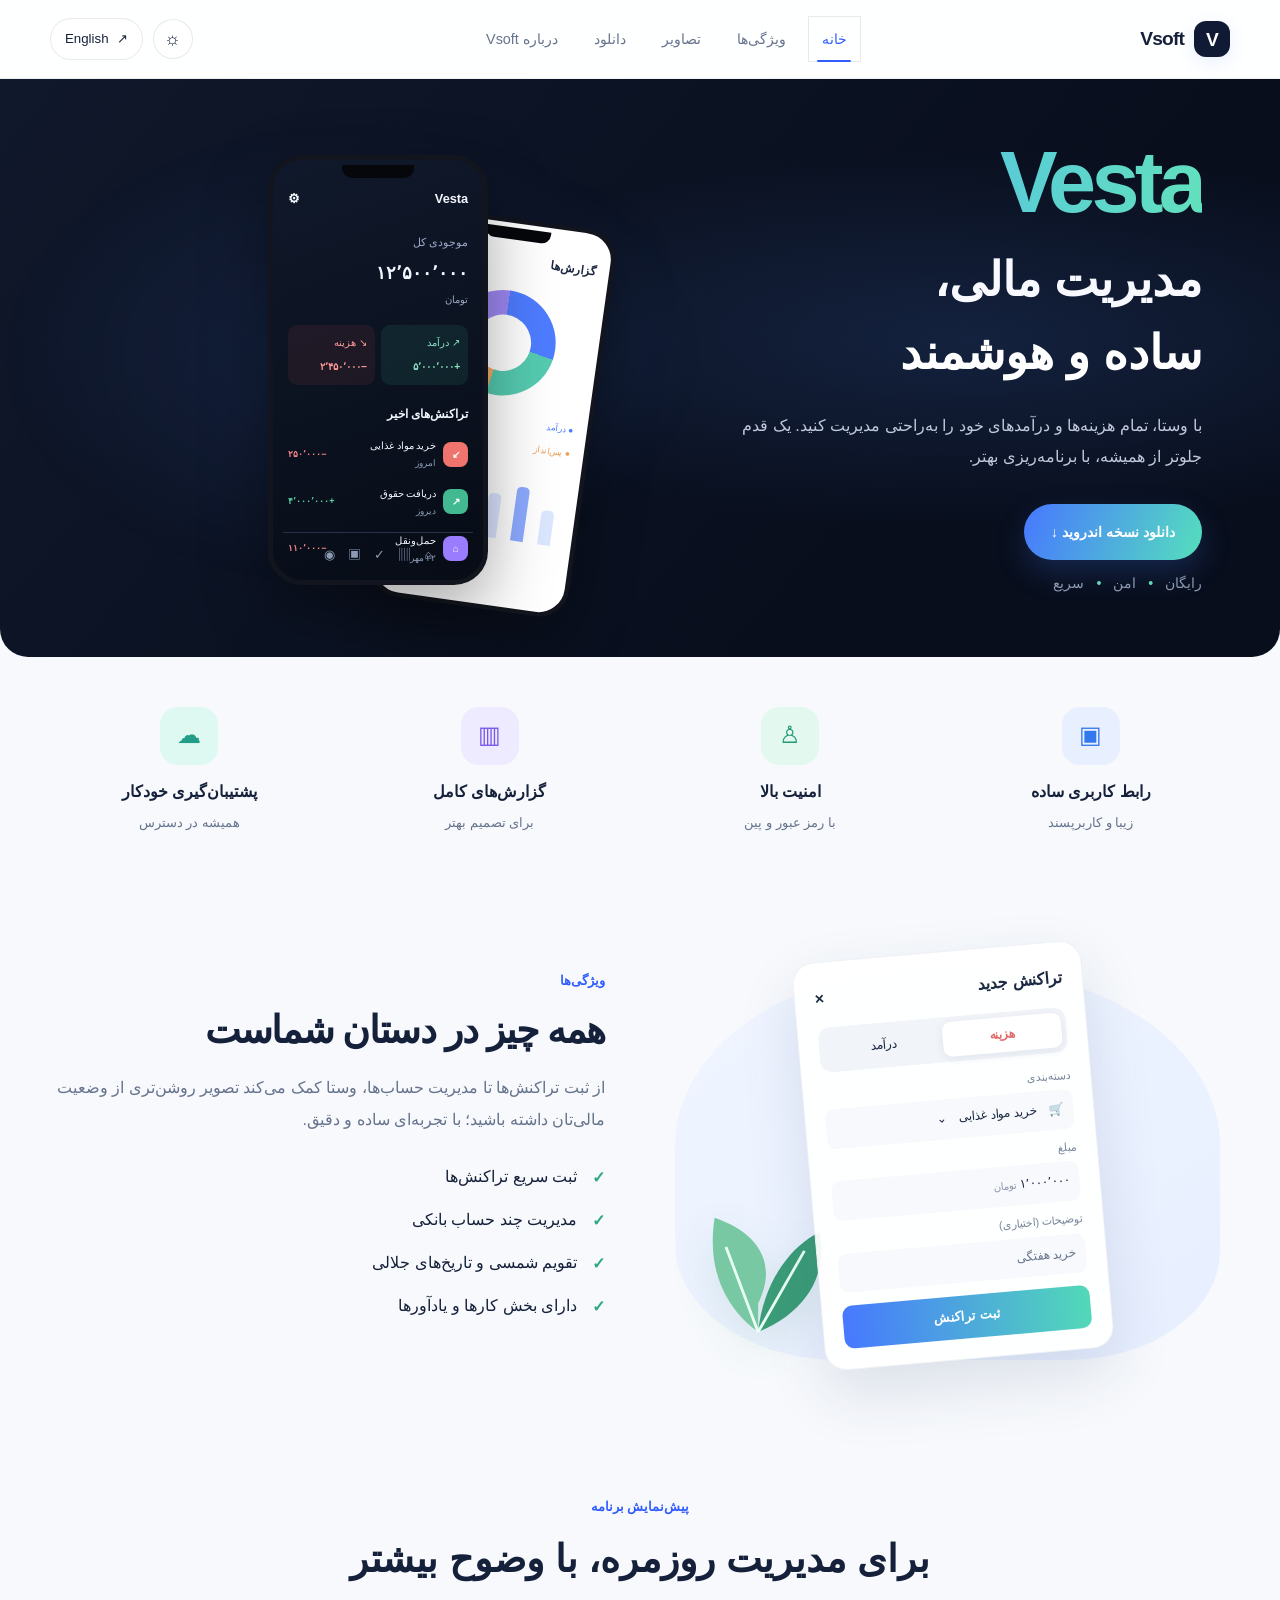
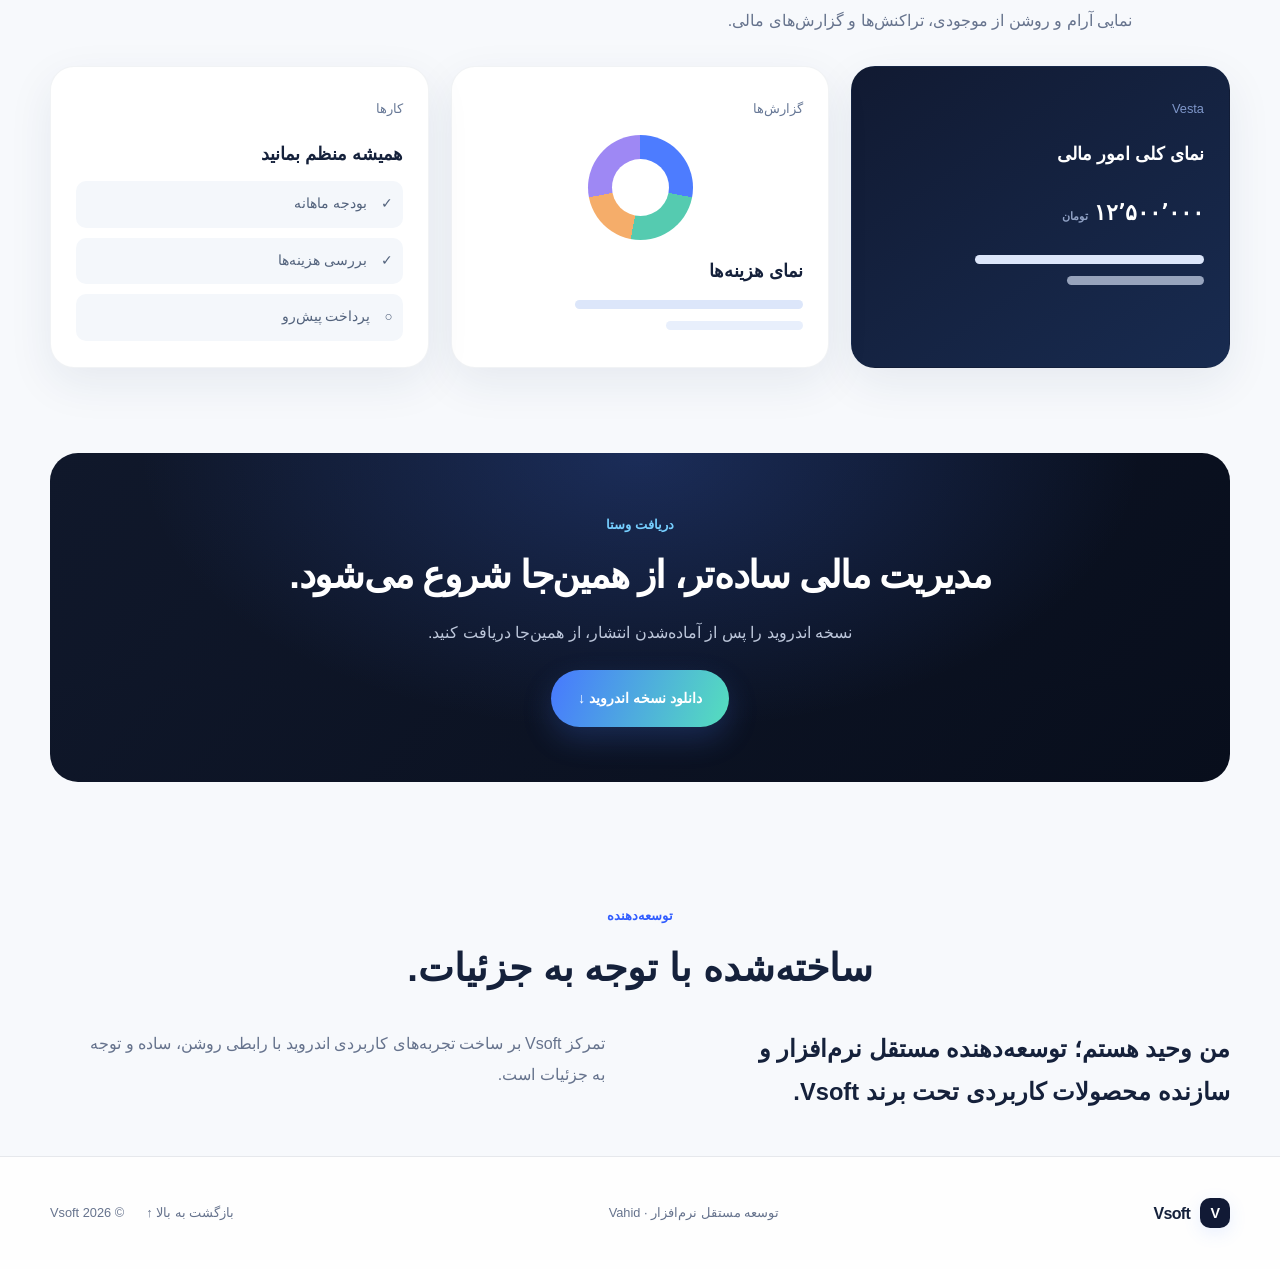
==== commit 0e269bc0: "Redesign Persian Vesta landing page" ====
--- a/docs/fa/index.html
+++ b/docs/fa/index.html
@@ -15,9 +15,7 @@
     <div class="header-inner">
       <a class="brand" href="./" aria-label="صفحه اصلی Vsoft"><span class="brand-mark" aria-hidden="true">V</span><span>Vsoft</span></a>
       <button class="menu-toggle" type="button" aria-expanded="false" aria-controls="primary-nav" aria-label="باز کردن منو"><span></span><span></span></button>
-      <nav class="nav" id="primary-nav" aria-label="پیمایش اصلی">
-        <a href="#about">درباره</a><a href="#apps">اپلیکیشن‌ها</a><a href="#contact" data-contact-nav hidden>ارتباط</a>
-      </nav>
+      <nav class="nav" id="primary-nav" aria-label="پیمایش اصلی"><a href="#top" data-section-link>خانه</a><a href="#features" data-section-link>ویژگی‌ها</a><a href="#screenshots" data-section-link>تصاویر</a><a href="#download" data-section-link>دانلود</a><a href="#about" data-section-link>درباره Vsoft</a></nav>
       <div class="header-tools">
         <button class="theme-toggle" type="button" data-theme-toggle aria-label="تغییر پوسته" title="تغییر پوسته"><span data-theme-icon aria-hidden="true">☼</span></button>
         <a class="language-switch" href="../en/" lang="en" dir="ltr">English <span aria-hidden="true">↗</span></a>
@@ -25,40 +23,20 @@
     </div>
   </header>
   <main>
-    <section class="hero section-wrap" id="top">
-      <div class="hero-copy" data-reveal>
-        <span class="eyebrow"><span class="status-dot"></span> توسعه مستقل نرم‌افزار</span>
-        <h1>تجربه‌ای ساده‌تر<br><span>از دنیای نرم‌افزار</span></h1>
-        <p class="hero-text">توسعه اپلیکیشن‌های اندرویدی با تمرکز بر سادگی، کاربردپذیری و تجربه کاربری.</p>
-        <div class="hero-actions"><a class="button button-primary" href="#apps">مشاهده پروژه‌ها <span aria-hidden="true">←</span></a><a class="text-link" href="#about">درباره توسعه‌دهنده <span aria-hidden="true">↙</span></a></div>
-      </div>
-      <div class="hero-art" aria-hidden="true">
-        <div class="hero-grid"></div><div class="orbit orbit-one"></div><div class="orbit orbit-two"></div>
-        <div class="app-tile tile-back"><span class="tile-symbol">✳</span><span class="tile-caption">Useful by design</span></div>
-        <div class="app-tile tile-front"><span class="tile-logo">V.</span><span class="tile-caption">Thoughtful software</span><span class="tile-line"></span><span class="tile-line short"></span></div>
-        <span class="floating-chip chip-top">Android · Apps</span><span class="floating-chip chip-bottom">Simple. Useful.</span>
-      </div>
-    </section>
-    <section class="intro-band" data-reveal><div class="section-wrap intro-inner"><span class="intro-index">۰۱ / رویکرد</span><p>نرم‌افزار خوب باید کارهای روزمره را <strong>روان‌تر، روشن‌تر و ساده‌تر</strong> کند.</p></div></section>
-    <section class="content-section section-wrap" id="about" data-reveal>
-      <div class="section-heading"><span class="eyebrow">درباره توسعه‌دهنده</span><h2>ساخته‌شده با توجه به جزئیات.</h2></div>
-      <div class="about-grid"><p class="lead">من وحید هستم؛ توسعه‌دهنده مستقل نرم‌افزار و سازنده محصولات تحت برند Vsoft.</p><p class="body-copy">تمرکز من بر طراحی و توسعه اپلیکیشن‌های اندرویدی کاربردی با رابطی ساده و تجربه‌ای قابل‌فهم است. این وب‌سایت محل معرفی پروژه‌ها و انتشار اطلاعات رسمی آن‌هاست.</p></div>
-    </section>
-    <section class="content-section apps-section" id="apps">
-      <div class="section-wrap">
-        <div class="section-heading heading-row" data-reveal><div><span class="eyebrow">پروژه‌ها</span><h2>اپلیکیشن‌ها</h2></div><span class="section-note">محصولات و پروژه‌های اندرویدی</span></div>
-        <article class="app-card" data-reveal>
-          <div class="app-icon" aria-hidden="true">Ve<span>.</span></div>
-          <div class="app-info"><span class="app-label">ANDROID APPLICATION</span><h3>Vesta</h3><p>اپلیکیشن مدیریت مالی شخصی با رابط فارسی و تقویم شمسی؛ اطلاعات برنامه به‌صورت محلی روی دستگاه نگهداری می‌شود.</p><span class="status-label"><span class="status-dot"></span> نسخهٔ آزمایشی منتشر شده</span></div>
-          <a class="button button-primary" href="https://github.com/vahidhafez08/Vsoft-2/releases/download/1.0.0v/vsoft-release.apk" download>دانلود نسخهٔ اندروید <span aria-hidden="true">↓</span></a>
-        </article>
-        <p class="apps-footnote" data-reveal>این نسخه به‌صورت مستقیم از GitHub دریافت می‌شود. پیش از نصب، فقط در صورتی ادامه بده که به منبع فایل اعتماد داری.</p>
-      </div>
-    </section>
-    <section class="contact-section section-wrap" id="contact" data-contact-section hidden>
-      <div><span class="eyebrow">ارتباط</span><h2>در تماس باشیم.</h2><p>برای پرسش‌ها و بازخوردهای مربوط به پروژه‌ها پیام بفرستید.</p></div>
-      <a class="button button-primary" data-contact-email href="#" hidden>ارسال ایمیل ↗</a>
-    </section>
+    
+<section class="hero section-wrap" id="top">
+ <div class="hero-copy" data-reveal><span class="hero-wordmark">Vesta</span><h1>مدیریت مالی،<br><span>ساده و هوشمند</span></h1><p class="hero-text">با وستا، تمام هزینه‌ها و درآمدهای خود را به‌راحتی مدیریت کنید. یک قدم جلوتر از همیشه، با برنامه‌ریزی بهتر.</p><div class="hero-actions"><a class="button button-primary" data-download-link href="#" aria-disabled="true">به‌زودی <span aria-hidden="true">↓</span></a></div><p class="hero-trust">رایگان <i>•</i> امن <i>•</i> سریع</p></div>
+ <div class="hero-art phone-stage" aria-label="پیش‌نمایش صفحه‌های برنامه وستا"><div class="phone phone-light"><div class="phone-notch"></div><div class="phone-head">گزارش‌ها <span>•••</span></div><div class="donut"></div><div class="report-legend"><span>● درآمد</span><span>● هزینه</span><span>● پس‌انداز</span></div><div class="mini-bars"><i></i><i></i><i></i><i></i><i></i><i></i></div></div><div class="phone phone-dark"><div class="phone-notch"></div><div class="phone-head">Vesta <span>⚙</span></div><div class="balance-label">موجودی کل</div><div class="balance-number">۱۲٬۵۰۰٬۰۰۰ <small>تومان</small></div><div class="money-pair"><span>↗ درآمد<strong>+۵٬۰۰۰٬۰۰۰</strong></span><span>↘ هزینه<strong>−۲٬۴۵۰٬۰۰۰</strong></span></div><div class="transactions-title">تراکنش‌های اخیر</div><div class="transaction"><b class="tx-dot">↙</b><span>خرید مواد غذایی<small>امروز</small></span><strong>−۲۵۰٬۰۰۰</strong></div><div class="transaction"><b class="tx-dot green">↗</b><span>دریافت حقوق<small>دیروز</small></span><strong class="green-text">+۴٬۰۰۰٬۰۰۰</strong></div><div class="transaction"><b class="tx-dot purple">⌂</b><span>حمل‌ونقل<small>۲۲ مهر</small></span><strong>−۱۱۰٬۰۰۰</strong></div><div class="phone-tabs">⌂　▥　✓　▣　◉</div></div></div>
+</section>
+<section class="feature-strip section-wrap" id="features"><article class="feature-mini"><span class="feature-icon blue">▣</span><h3>رابط کاربری ساده</h3><p>زیبا و کاربرپسند</p></article><article class="feature-mini"><span class="feature-icon green">♙</span><h3>امنیت بالا</h3><p>با رمز عبور و پین</p></article><article class="feature-mini"><span class="feature-icon purple">▥</span><h3>گزارش‌های کامل</h3><p>برای تصمیم بهتر</p></article><article class="feature-mini"><span class="feature-icon teal">☁</span><h3>پشتیبان‌گیری خودکار</h3><p>همیشه در دسترس</p></article></section>
+<section class="feature-detail section-wrap" id="screenshots"><div class="form-visual"><div class="leaf-orb"><svg viewBox="0 0 180 160" role="img" aria-label="تصویر برگ"><path d="M88 143C45 111 35 65 42 22c41 14 69 44 46 91" fill="#79c8a4"/><path d="M88 143C93 94 119 54 153 37c9 42-11 84-65 106" fill="#3b9c78"/><path d="M88 143L54 53M88 143l49-86" stroke="#e7fff2" stroke-width="3" fill="none"/></svg></div><div class="transaction-form"><div class="form-top">تراکنش جدید <span>×</span></div><div class="form-switch"><b>هزینه</b><span>درآمد</span></div><label>دسته‌بندی</label><div class="form-field">🛒　خرید مواد غذایی　⌄</div><label>مبلغ</label><div class="form-field">۱٬۰۰۰٬۰۰۰ <small>تومان</small></div><label>توضیحات (اختیاری)</label><div class="form-field muted-field">خرید هفتگی</div><div class="form-submit">ثبت تراکنش</div></div></div><div class="feature-copy"><span class="eyebrow">ویژگی‌ها</span><h2>همه چیز در دستان شماست</h2><p>از ثبت تراکنش‌ها تا مدیریت حساب‌ها، وستا کمک می‌کند تصویر روشن‌تری از وضعیت مالی‌تان داشته باشید؛ با تجربه‌ای ساده و دقیق.</p><ul class="check-list"><li>ثبت سریع تراکنش‌ها</li><li>مدیریت چند حساب بانکی</li><li>تقویم شمسی و تاریخ‌های جلالی</li><li>دارای بخش کارها و یادآورها</li></ul></div></section>
+<section class="screenshots-section section-wrap"><div class="section-heading"><span class="eyebrow">پیش‌نمایش برنامه</span><h2>برای مدیریت روزمره، با وضوح بیشتر</h2><p>نمایی آرام و روشن از موجودی، تراکنش‌ها و گزارش‌های مالی.</p></div><div class="screen-cards"><div class="screen-card screen-dashboard"><span>Vesta</span><strong>نمای کلی امور مالی</strong><div class="screen-balance">۱۲٬۵۰۰٬۰۰۰ <small>تومان</small></div><div class="screen-line"></div><div class="screen-line short"></div></div><div class="screen-card screen-report"><span>گزارش‌ها</span><div class="donut large"></div><strong>نمای هزینه‌ها</strong><div class="screen-line"></div><div class="screen-line short"></div></div><div class="screen-card screen-tasks"><span>کارها</span><strong>همیشه منظم بمانید</strong><div class="task-row">✓　بودجه ماهانه</div><div class="task-row">✓　بررسی هزینه‌ها</div><div class="task-row">○　پرداخت پیش‌رو</div></div></div></section>
+<section class="download-section section-wrap" id="download"><div class="download-inner"><span class="eyebrow">دریافت وستا</span><h2>مدیریت مالی ساده‌تر، از همین‌جا شروع می‌شود.</h2><p>نسخه اندروید را پس از آماده‌شدن انتشار، از همین‌جا دریافت کنید.</p><a class="button button-primary" data-download-link href="#" aria-disabled="true">به‌زودی <span aria-hidden="true">↓</span></a></div></section>
+<section class="content-section section-wrap developer-section" id="about" data-reveal><div class="section-heading"><span class="eyebrow">توسعه‌دهنده</span><h2>ساخته‌شده با توجه به جزئیات.</h2></div><div class="about-grid"><p class="lead">من وحید هستم؛ توسعه‌دهنده مستقل نرم‌افزار و سازنده محصولات کاربردی تحت برند Vsoft.</p><p class="body-copy">تمرکز Vsoft بر ساخت تجربه‌های کاربردی اندروید با رابطی روشن، ساده و توجه به جزئیات است.</p></div></section>
+    
+    
+    
+    <section class="contact-section section-wrap" id="contact" data-contact-section hidden><div><span class="eyebrow">ارتباط</span><h2>در تماس باشیم.</h2><p>برای پرسش‌ها و بازخوردهای مربوط به وستا و پروژه‌های Vsoft پیام بفرستید.</p></div><a class="button button-primary" data-contact-email href="#" hidden>ارسال ایمیل ↗</a></section>
   </main>
   <footer class="site-footer">
     <div class="section-wrap footer-inner"><a class="brand footer-brand" href="./"><span class="brand-mark" aria-hidden="true">V</span><span>Vsoft</span></a><p>توسعه مستقل نرم‌افزار · Vahid</p><div class="footer-meta"><a href="#top">بازگشت به بالا ↑</a><span>© <span data-year></span> Vsoft</span></div></div>
--- a/docs/assets/styles.css
+++ b/docs/assets/styles.css
@@ -123,4 +123,12 @@
   html{scroll-behavior:auto}
   *,*::before,*::after{animation:none!important;transition:none!important;scroll-behavior:auto!important}
   .js-motion [data-reveal],.js-motion .hero-copy,.js-motion .hero-art{opacity:1!important;transform:none!important}
-}+}
+/* Vesta landing page refresh */
+:root{--accent:#54d9bc;--accent-ink:#10221f;--max:1180px;--header-bg:rgba(255,255,255,.92)}
+:root[data-theme="dark"]{--bg:#f7f9fc;--bg-soft:#eef2f8;--panel:rgba(255,255,255,.85);--panel-solid:#fff;--panel-2:#edf2f9;--text:#15213b;--muted:#66738d;--line:rgba(24,43,76,.1);--accent:#2bcead;--accent-ink:#10243c;--glow:rgba(73,132,255,.12);--header-bg:rgba(255,255,255,.86);--shadow:0 22px 70px rgba(27,48,85,.1)}
+:root[data-theme="light"]{--bg:#f7f9fc;--text:#15213b;--muted:#66738d;--accent:#2bcead;--accent-ink:#10243c;--header-bg:rgba(255,255,255,.86)}
+body{background:#f7f9fc;color:#15213b}.site-header{background:rgba(255,255,255,.88);border-bottom-color:rgba(30,50,80,.07)}.brand-mark{background:#111a35;color:#fff;border-radius:12px}.nav a{border-radius:0;background:transparent!important;position:relative}.nav a:hover,.nav a.is-active{color:#315dff}.nav a.is-active:after{content:"";position:absolute;bottom:0;left:18%;right:18%;height:2px;background:#315dff;border-radius:5px}.hero{position:relative;display:grid;grid-template-columns:1fr 1fr;align-items:center;gap:30px;min-height:550px;padding:55px 54px 45px;border-radius:0 0 28px 28px;overflow:hidden;background:radial-gradient(ellipse at 76% 45%,rgba(57,95,170,.24),transparent 42%),linear-gradient(130deg,#10182b,#080e1c 72%);color:#f7f9ff;width:100%;max-width:none;padding-inline:max(24px,calc((100% - var(--max))/2 + 28px))}.hero-copy{z-index:2}.hero-wordmark{display:block;font-size:clamp(3.5rem,7vw,5.4rem);font-weight:900;line-height:1.12;letter-spacing:-.055em;background:linear-gradient(100deg,#4ca9ff,#62e1bd);background-clip:text;-webkit-background-clip:text;color:transparent;margin-bottom:12px}.hero h1{font-size:clamp(2rem,3.7vw,3rem);line-height:1.35;letter-spacing:-.04em;margin:0 0 20px}.hero h1 span{color:#fff}.hero-text{max-width:500px;color:#c0c9dc;font-size:1.02rem}.hero .button-primary,.download-section .button-primary{background:linear-gradient(110deg,#4778ff,#55dfbd);color:#fff;border:0;box-shadow:0 12px 30px rgba(74,128,255,.22);border-radius:999px;padding:14px 27px}.hero-trust{color:#8c9ab4;font-size:.88rem;margin-top:10px}.hero-trust i{font-style:normal;margin:0 8px;color:#61d9b7}.phone-stage{position:relative;height:460px;min-width:0;transform:none!important}.phone{position:absolute;width:220px;height:430px;border:5px solid #12151d;border-radius:34px;padding:24px 15px 15px;box-shadow:0 25px 65px rgba(0,0,0,.35);overflow:hidden}.phone-dark{right:25%;top:12px;background:linear-gradient(160deg,#10192b,#070c16);color:#f4f7ff;z-index:2;animation:float-phone 6s ease-in-out infinite}.phone-light{right:4%;top:55px;background:#fff;color:#1a2740;transform:rotate(8deg) scale(.91);animation:float-phone-light 7s ease-in-out infinite}.phone-notch{position:absolute;top:5px;left:50%;transform:translateX(-50%);width:72px;height:13px;border-radius:0 0 10px 10px;background:#05070b}.phone-head{display:flex;justify-content:space-between;font-weight:800;font-size:.8rem;margin:3px 0 20px}.balance-label{font-size:.68rem;color:#9caaca}.balance-number{font-size:1.12rem;font-weight:850;margin:3px 0 15px}.balance-number small{display:block;font-size:.6rem;color:#9ba8c4;font-weight:400}.money-pair{display:grid;grid-template-columns:1fr 1fr;gap:6px}.money-pair span{background:rgba(64,191,157,.1);border-radius:9px;padding:8px;font-size:.62rem;color:#8be1c0}.money-pair span+span{color:#ff9a9a;background:rgba(255,95,95,.08)}.money-pair strong{display:block;font-size:.64rem;margin-top:5px}.transactions-title{font-size:.72rem;font-weight:750;margin:18px 0 9px}.transaction{display:flex;align-items:center;gap:7px;margin:11px 0;font-size:.61rem}.transaction span{flex:1}.transaction small{display:block;color:#8c9ab4;font-size:.55rem}.transaction strong{font-size:.56rem;color:#ff8888}.tx-dot{display:grid;place-items:center;width:25px;height:25px;border-radius:8px;background:#ef746d;color:#fff}.tx-dot.green{background:#42b990}.tx-dot.purple{background:#9a7cff}.green-text{color:#57d9a8!important}.phone-tabs{position:absolute;bottom:12px;left:10px;right:10px;border-top:1px solid #283246;padding-top:10px;text-align:center;color:#8c9ab4;font-size:.8rem}.phone-light .phone-head{margin-top:5px}.donut{width:116px;height:116px;margin:18px auto;background:conic-gradient(#4d7cff 0 28%,#55cbb0 28% 53%,#f5ad6a 53% 72%,#9e88f4 72%);border-radius:50%;position:relative}.donut:after{content:"";position:absolute;inset:27px;background:#fff;border-radius:50%}.report-legend{display:grid;grid-template-columns:1fr 1fr;gap:8px;font-size:.59rem;color:#65728a}.report-legend span:first-child{color:#4d7cff}.report-legend span:nth-child(2){color:#55ad96}.report-legend span:nth-child(3){color:#ed9d59}.mini-bars{display:flex;align-items:end;justify-content:space-around;height:75px;margin-top:18px}.mini-bars i{width:14px;border-radius:5px 5px 0 0;background:#dbe6ff;height:50%}.mini-bars i:nth-child(2){height:80%;background:#8daaff}.mini-bars i:nth-child(3){height:65%}.mini-bars i:nth-child(4){height:95%;background:#69d4b4}.mini-bars i:nth-child(5){height:45%}.mini-bars i:nth-child(6){height:72%;background:#8daaff}.feature-strip{display:grid;grid-template-columns:repeat(4,1fr);gap:22px;padding-block:42px}.feature-mini{text-align:center;padding:8px 12px 18px;transition:transform .25s}.feature-mini:hover,.screen-card:hover{transform:translateY(-5px)}.feature-icon{width:58px;height:58px;display:grid;place-items:center;border-radius:18px;margin:0 auto 12px;font-size:1.5rem;background:#e8f0ff;color:#3478ed}.feature-icon.green{background:#e3f8ef;color:#249b76}.feature-icon.purple{background:#eeeaff;color:#7958e8}.feature-icon.teal{background:#def8f2;color:#229d88}.feature-mini h3{font-size:.98rem;margin:0 0 3px}.feature-mini p{font-size:.82rem;color:var(--muted);margin:0}.feature-detail{display:grid;grid-template-columns:1fr 1fr;align-items:center;gap:70px;padding-block:55px 80px}.form-visual{position:relative;min-height:340px;display:grid;place-items:center}.leaf-orb{position:absolute;inset:20px 10px 0 0;border-radius:45% 45% 28% 30%;background:linear-gradient(145deg,#f0f5ff,#e7efff);display:grid;place-items:center}.leaf-orb svg{width:170px;position:absolute;left:0;bottom:12px;filter:drop-shadow(0 15px 20px rgba(40,130,90,.12))}.transaction-form{position:relative;z-index:1;width:min(290px,78%);padding:20px;background:rgba(255,255,255,.94);border:1px solid rgba(40,60,100,.07);border-radius:22px;box-shadow:0 25px 60px rgba(37,63,110,.13);transform:rotate(-5deg);color:#1c2a43}.form-top{display:flex;justify-content:space-between;font-weight:800;margin-bottom:14px}.form-switch{display:flex;background:#f1f4f8;padding:5px;border-radius:12px;margin-bottom:13px}.form-switch>*{width:50%;text-align:center;padding:5px;font-size:.78rem}.form-switch b{background:#fff;border-radius:9px;color:#e36b6b;box-shadow:0 2px 8px #dfe4ed}.transaction-form label{display:block;font-size:.69rem;color:#78859a;margin:8px 0 3px}.form-field{background:#f7f9fc;border-radius:9px;padding:8px 10px;font-size:.76rem}.form-field small{color:#8b95a7}.muted-field{color:#68758b}.form-submit{background:linear-gradient(90deg,#4778ff,#52d9b8);color:white;text-align:center;padding:9px;border-radius:10px;margin-top:13px;font-size:.8rem;font-weight:750}.feature-copy .eyebrow,.section-heading .eyebrow,.download-inner .eyebrow{color:#315dff;font-size:.82rem;font-weight:800}.feature-copy h2,.section-heading h2,.download-inner h2{font-size:clamp(1.8rem,3vw,2.4rem);line-height:1.45;margin:7px 0 15px;letter-spacing:-.035em}.feature-copy p,.section-heading p{color:var(--muted);max-width:600px}.check-list{list-style:none;padding:0;margin:20px 0}.check-list li{position:relative;padding:6px 28px 6px 0}.check-list li:before{content:"✓";position:absolute;right:0;top:7px;color:#2da980;font-weight:900}.html[lang="en"] .check-list li{padding:6px 0 6px 28px}.html[lang="en"] .check-list li:before{right:auto;left:0}.screenshots-section{padding-block:50px 85px}.section-heading{text-align:center;margin-bottom:30px}.screen-cards{display:grid;grid-template-columns:repeat(3,1fr);gap:22px}.screen-card{min-height:270px;border-radius:24px;padding:25px;background:#fff;box-shadow:0 15px 45px rgba(30,53,91,.08);border:1px solid rgba(30,53,91,.06);transition:transform .25s;overflow:hidden}.screen-card>span{font-size:.8rem;color:#687997}.screen-card>strong{display:block;font-size:1.1rem;margin-top:14px}.screen-dashboard{background:linear-gradient(145deg,#111a32,#182b50);color:white}.screen-dashboard>span{color:#7f97ca}.screen-balance{font-size:1.4rem;font-weight:850;margin:20px 0}.screen-balance small{font-size:.7rem;color:#91a2c5}.screen-line{height:9px;width:70%;border-radius:9px;background:#dce6fa;margin:12px 0}.screen-line.short{width:42%;opacity:.65}.screen-report .donut{margin:12px auto}.donut.large{width:105px;height:105px}.donut.large:after{inset:24px}.task-row{background:#f4f7fb;padding:10px;border-radius:10px;margin-top:10px;font-size:.85rem;color:#52627c}.download-section{padding-block:0 75px}.download-inner{text-align:center;padding:55px 24px;border-radius:28px;background:radial-gradient(ellipse at 50% 0,rgba(72,124,255,.24),transparent 60%),linear-gradient(130deg,#10182b,#080e1c);color:white}.download-inner p{color:#bdc7db;margin-bottom:22px}.download-inner .eyebrow{color:#76cfff}.download-inner .button{display:inline-flex}.is-disabled{opacity:.55;cursor:not-allowed;pointer-events:none}.developer-section{padding-block:20px 65px}.footer-links{display:flex;gap:20px;flex-wrap:wrap;color:var(--muted);font-size:.85rem}.footer-inner{gap:18px}.footer-brand .brand-mark{background:#111a35;color:white}.hero .button-primary:hover,.download-section .button-primary:hover{transform:translateY(-3px);box-shadow:0 15px 35px rgba(75,130,255,.3)}
+@keyframes float-phone{0%,100%{translate:0 0}50%{translate:0 -9px}}@keyframes float-phone-light{0%,100%{translate:0 0}50%{translate:0 8px}}
+@media(max-width:800px){.hero{grid-template-columns:1fr;padding:42px 24px 28px;gap:10px;text-align:center}.hero-copy{max-width:650px;margin:auto}.hero-text{margin-inline:auto}.hero-actions{justify-content:center}.phone-stage{height:390px;max-width:540px;width:100%;margin:auto;transform:scale(.9)!important;transform-origin:top center}.phone{width:195px;height:385px}.phone-dark{right:28%}.phone-light{right:3%;top:50px}.feature-strip{grid-template-columns:repeat(2,1fr);gap:12px;padding-block:28px}.feature-detail{grid-template-columns:1fr;gap:24px;padding-block:35px 55px}.form-visual{min-height:310px;order:2}.feature-copy{order:1}.screen-cards{grid-template-columns:1fr}.screen-card{min-height:220px}.footer-inner{flex-wrap:wrap}.footer-links{order:3;width:100%}}
+@media(max-width:480px){.hero{padding-inline:18px}.hero-wordmark{font-size:3.7rem}.hero h1{font-size:1.8rem}.phone-stage{height:345px;transform:scale(.82)!important;width:120%;margin-inline:-10%}.phone{width:178px;height:350px;padding-inline:11px}.phone-dark{right:29%}.phone-light{right:2%;top:35px}.balance-number{font-size:.95rem}.feature-mini h3{font-size:.87rem}.feature-icon{width:50px;height:50px}.section-wrap{width:calc(100% - 32px)}.hero{width:100%}.download-inner{padding:40px 18px}.footer-links{gap:13px}}
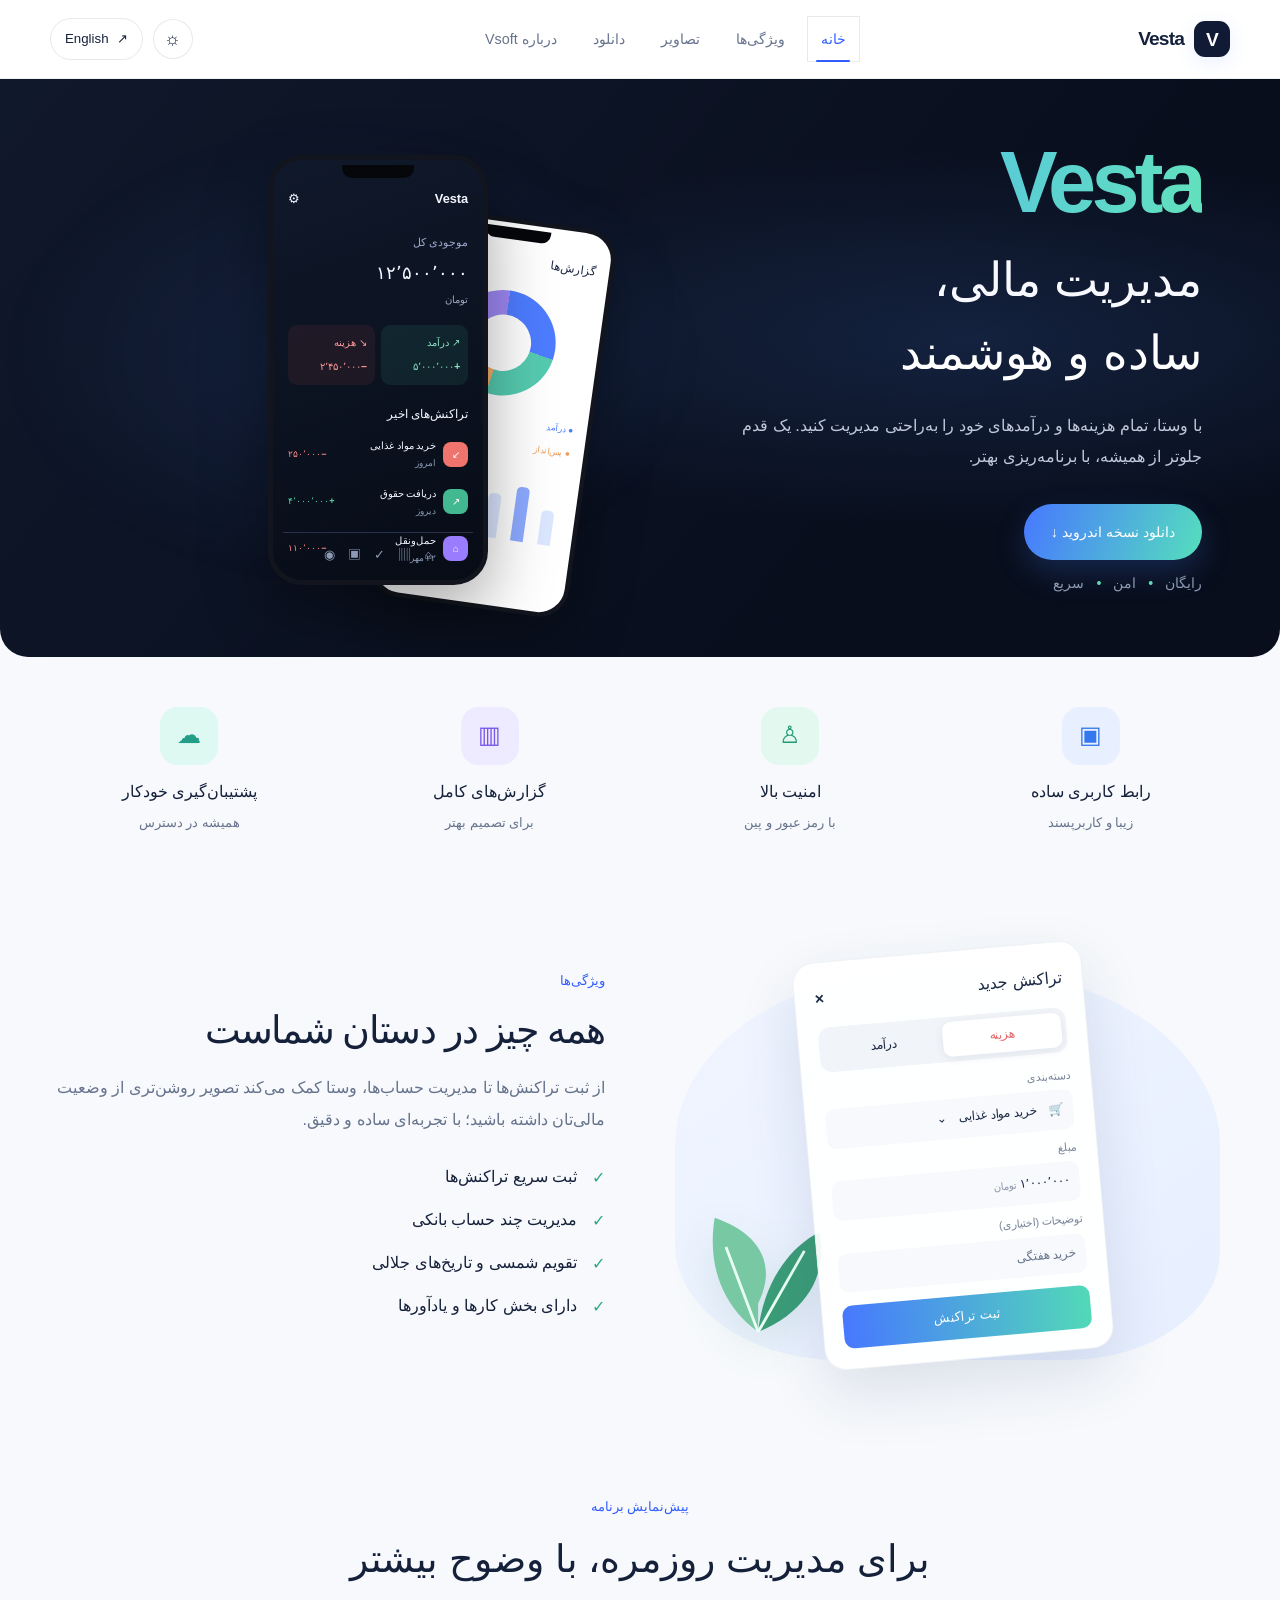
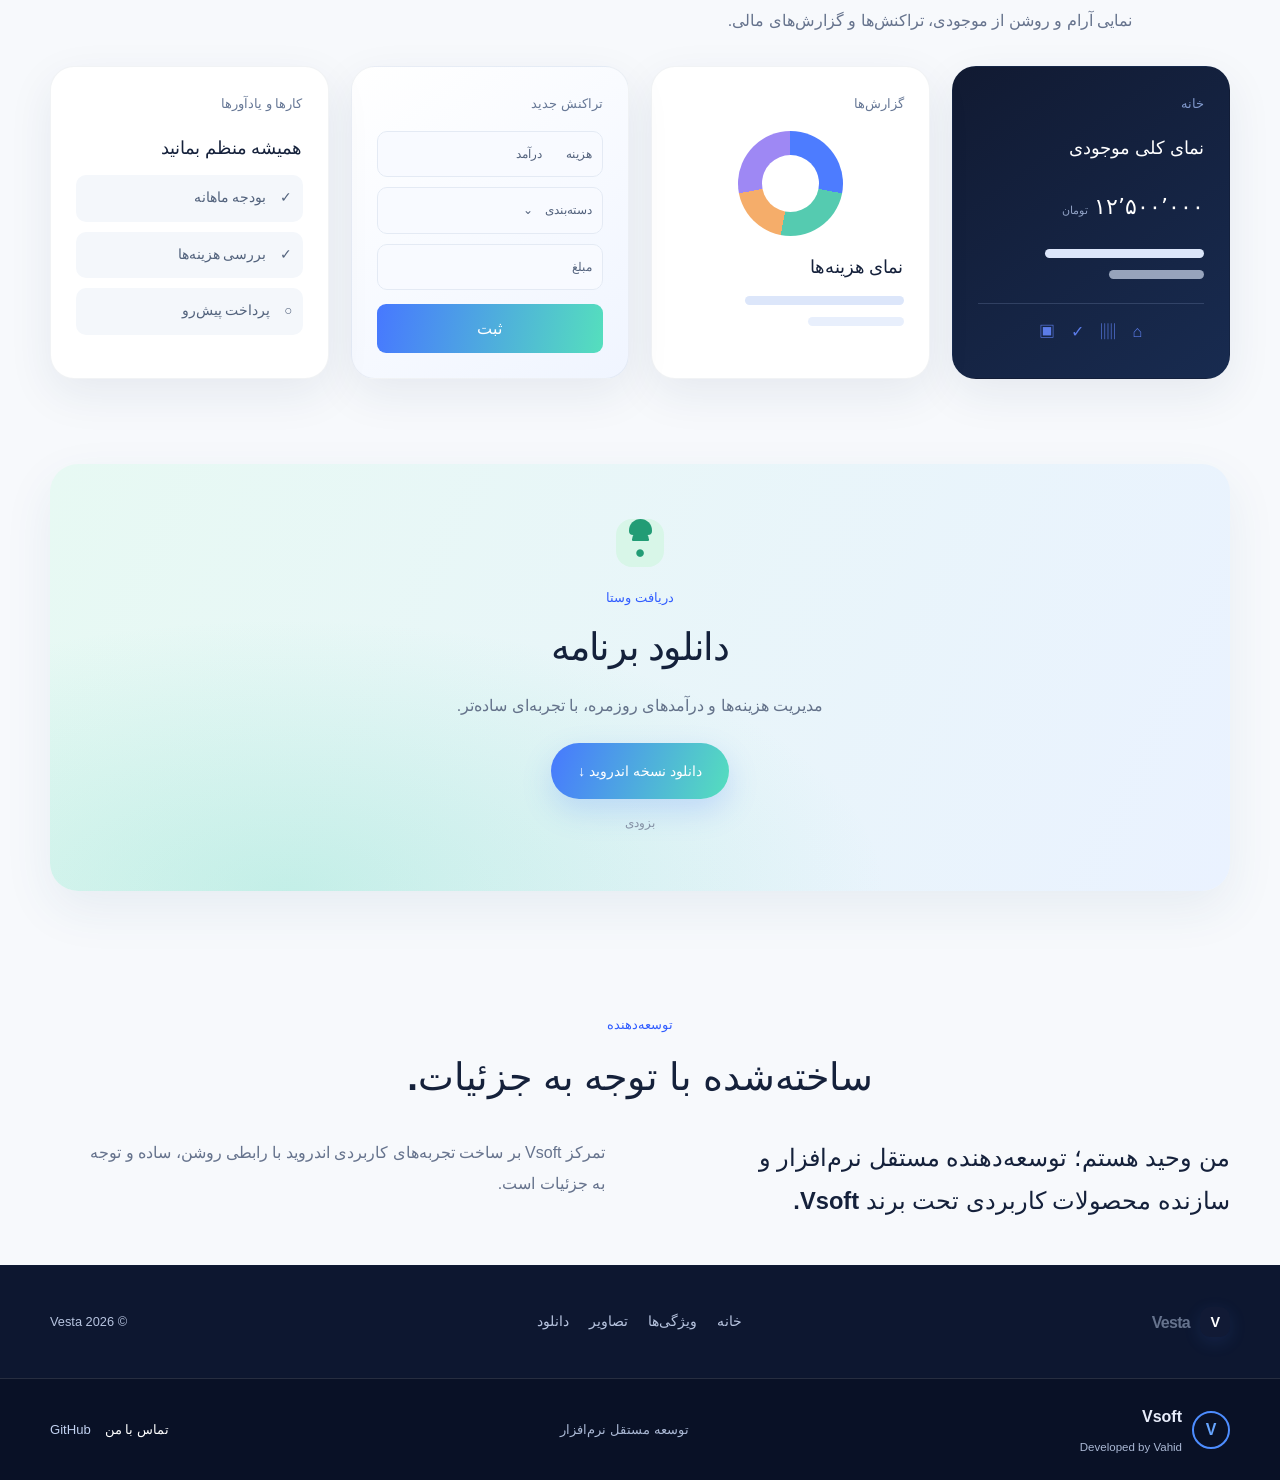
==== commit 47170bd0: "Match Persian Vesta page to final reference" ====
--- a/docs/fa/index.html
+++ b/docs/fa/index.html
@@ -13,7 +13,7 @@
 <body>
   <header class="site-header">
     <div class="header-inner">
-      <a class="brand" href="./" aria-label="صفحه اصلی Vsoft"><span class="brand-mark" aria-hidden="true">V</span><span>Vsoft</span></a>
+      <a class="brand" href="./" aria-label="صفحه اصلی Vsoft"><span class="brand-mark" aria-hidden="true">V</span><span>Vesta</span></a>
       <button class="menu-toggle" type="button" aria-expanded="false" aria-controls="primary-nav" aria-label="باز کردن منو"><span></span><span></span></button>
       <nav class="nav" id="primary-nav" aria-label="پیمایش اصلی"><a href="#top" data-section-link>خانه</a><a href="#features" data-section-link>ویژگی‌ها</a><a href="#screenshots" data-section-link>تصاویر</a><a href="#download" data-section-link>دانلود</a><a href="#about" data-section-link>درباره Vsoft</a></nav>
       <div class="header-tools">
@@ -30,16 +30,18 @@
 </section>
 <section class="feature-strip section-wrap" id="features"><article class="feature-mini"><span class="feature-icon blue">▣</span><h3>رابط کاربری ساده</h3><p>زیبا و کاربرپسند</p></article><article class="feature-mini"><span class="feature-icon green">♙</span><h3>امنیت بالا</h3><p>با رمز عبور و پین</p></article><article class="feature-mini"><span class="feature-icon purple">▥</span><h3>گزارش‌های کامل</h3><p>برای تصمیم بهتر</p></article><article class="feature-mini"><span class="feature-icon teal">☁</span><h3>پشتیبان‌گیری خودکار</h3><p>همیشه در دسترس</p></article></section>
 <section class="feature-detail section-wrap" id="screenshots"><div class="form-visual"><div class="leaf-orb"><svg viewBox="0 0 180 160" role="img" aria-label="تصویر برگ"><path d="M88 143C45 111 35 65 42 22c41 14 69 44 46 91" fill="#79c8a4"/><path d="M88 143C93 94 119 54 153 37c9 42-11 84-65 106" fill="#3b9c78"/><path d="M88 143L54 53M88 143l49-86" stroke="#e7fff2" stroke-width="3" fill="none"/></svg></div><div class="transaction-form"><div class="form-top">تراکنش جدید <span>×</span></div><div class="form-switch"><b>هزینه</b><span>درآمد</span></div><label>دسته‌بندی</label><div class="form-field">🛒　خرید مواد غذایی　⌄</div><label>مبلغ</label><div class="form-field">۱٬۰۰۰٬۰۰۰ <small>تومان</small></div><label>توضیحات (اختیاری)</label><div class="form-field muted-field">خرید هفتگی</div><div class="form-submit">ثبت تراکنش</div></div></div><div class="feature-copy"><span class="eyebrow">ویژگی‌ها</span><h2>همه چیز در دستان شماست</h2><p>از ثبت تراکنش‌ها تا مدیریت حساب‌ها، وستا کمک می‌کند تصویر روشن‌تری از وضعیت مالی‌تان داشته باشید؛ با تجربه‌ای ساده و دقیق.</p><ul class="check-list"><li>ثبت سریع تراکنش‌ها</li><li>مدیریت چند حساب بانکی</li><li>تقویم شمسی و تاریخ‌های جلالی</li><li>دارای بخش کارها و یادآورها</li></ul></div></section>
-<section class="screenshots-section section-wrap"><div class="section-heading"><span class="eyebrow">پیش‌نمایش برنامه</span><h2>برای مدیریت روزمره، با وضوح بیشتر</h2><p>نمایی آرام و روشن از موجودی، تراکنش‌ها و گزارش‌های مالی.</p></div><div class="screen-cards"><div class="screen-card screen-dashboard"><span>Vesta</span><strong>نمای کلی امور مالی</strong><div class="screen-balance">۱۲٬۵۰۰٬۰۰۰ <small>تومان</small></div><div class="screen-line"></div><div class="screen-line short"></div></div><div class="screen-card screen-report"><span>گزارش‌ها</span><div class="donut large"></div><strong>نمای هزینه‌ها</strong><div class="screen-line"></div><div class="screen-line short"></div></div><div class="screen-card screen-tasks"><span>کارها</span><strong>همیشه منظم بمانید</strong><div class="task-row">✓　بودجه ماهانه</div><div class="task-row">✓　بررسی هزینه‌ها</div><div class="task-row">○　پرداخت پیش‌رو</div></div></div></section>
-<section class="download-section section-wrap" id="download"><div class="download-inner"><span class="eyebrow">دریافت وستا</span><h2>مدیریت مالی ساده‌تر، از همین‌جا شروع می‌شود.</h2><p>نسخه اندروید را پس از آماده‌شدن انتشار، از همین‌جا دریافت کنید.</p><a class="button button-primary" data-download-link href="#" aria-disabled="true">به‌زودی <span aria-hidden="true">↓</span></a></div></section>
+<section class="screenshots-section section-wrap"><div class="section-heading"><span class="eyebrow">پیش‌نمایش برنامه</span><h2>برای مدیریت روزمره، با وضوح بیشتر</h2><p>نمایی آرام و روشن از موجودی، تراکنش‌ها و گزارش‌های مالی.</p></div><div class="screen-cards">
+<div class="screen-card screen-dashboard"><span>خانه</span><strong>نمای کلی موجودی</strong><div class="screen-balance">۱۲٬۵۰۰٬۰۰۰ <small>تومان</small></div><div class="screen-line"></div><div class="screen-line short"></div><div class="screen-mini-nav">⌂　▥　✓　▣</div></div>
+<div class="screen-card screen-report"><span>گزارش‌ها</span><div class="donut large"></div><strong>نمای هزینه‌ها</strong><div class="screen-line"></div><div class="screen-line short"></div></div>
+<div class="screen-card screen-new"><span>تراکنش جدید</span><div class="mock-input">هزینه　　درآمد</div><div class="mock-input">دسته‌بندی　⌄</div><div class="mock-input">مبلغ</div><div class="mock-save">ثبت</div></div>
+<div class="screen-card screen-tasks"><span>کارها و یادآورها</span><strong>همیشه منظم بمانید</strong><div class="task-row">✓　بودجه ماهانه</div><div class="task-row">✓　بررسی هزینه‌ها</div><div class="task-row">○　پرداخت پیش‌رو</div></div></div></section>
+<section class="download-section section-wrap" id="download"><div class="download-inner"><div class="android-symbol" aria-hidden="true">●</div><span class="eyebrow">دریافت وستا</span><h2>دانلود برنامه</h2><p>مدیریت هزینه‌ها و درآمدهای روزمره، با تجربه‌ای ساده‌تر.</p><a class="button button-primary" data-download-link href="#" aria-disabled="true">به‌زودی</a><small class="download-note">بزودی</small></div></section>
 <section class="content-section section-wrap developer-section" id="about" data-reveal><div class="section-heading"><span class="eyebrow">توسعه‌دهنده</span><h2>ساخته‌شده با توجه به جزئیات.</h2></div><div class="about-grid"><p class="lead">من وحید هستم؛ توسعه‌دهنده مستقل نرم‌افزار و سازنده محصولات کاربردی تحت برند Vsoft.</p><p class="body-copy">تمرکز Vsoft بر ساخت تجربه‌های کاربردی اندروید با رابطی روشن، ساده و توجه به جزئیات است.</p></div></section>
     
     
     
-    <section class="contact-section section-wrap" id="contact" data-contact-section hidden><div><span class="eyebrow">ارتباط</span><h2>در تماس باشیم.</h2><p>برای پرسش‌ها و بازخوردهای مربوط به وستا و پروژه‌های Vsoft پیام بفرستید.</p></div><a class="button button-primary" data-contact-email href="#" hidden>ارسال ایمیل ↗</a></section>
+    
   </main>
-  <footer class="site-footer">
-    <div class="section-wrap footer-inner"><a class="brand footer-brand" href="./"><span class="brand-mark" aria-hidden="true">V</span><span>Vsoft</span></a><p>توسعه مستقل نرم‌افزار · Vahid</p><div class="footer-meta"><a href="#top">بازگشت به بالا ↑</a><span>© <span data-year></span> Vsoft</span></div></div>
-  </footer>
+  <footer class="site-footer"><div class="section-wrap footer-inner"><a class="brand footer-brand" href="#top"><span class="brand-mark">V</span><span>Vesta</span></a><div class="footer-links"><a href="#top">خانه</a><a href="#features">ویژگی‌ها</a><a href="#screenshots">تصاویر</a><a href="#download">دانلود</a></div><div class="footer-meta"><span>© <span data-year></span> Vesta</span></div></div><div class="developer-bar"><div class="developer-brand"><span class="developer-mark">V</span><div><strong>Vsoft</strong><small>Developed by Vahid</small></div></div><p>توسعه مستقل نرم‌افزار</p><div class="contact-links" data-contact-links><strong>تماس با من</strong><a data-contact-link="github" hidden>GitHub</a><a data-contact-link="telegram" hidden>Telegram</a><a data-contact-link="email" data-contact-email-link hidden>ایمیل</a></div></div></footer>
 </body>
 </html>
--- a/docs/assets/styles.css
+++ b/docs/assets/styles.css
@@ -132,3 +132,9 @@
 @keyframes float-phone{0%,100%{translate:0 0}50%{translate:0 -9px}}@keyframes float-phone-light{0%,100%{translate:0 0}50%{translate:0 8px}}
 @media(max-width:800px){.hero{grid-template-columns:1fr;padding:42px 24px 28px;gap:10px;text-align:center}.hero-copy{max-width:650px;margin:auto}.hero-text{margin-inline:auto}.hero-actions{justify-content:center}.phone-stage{height:390px;max-width:540px;width:100%;margin:auto;transform:scale(.9)!important;transform-origin:top center}.phone{width:195px;height:385px}.phone-dark{right:28%}.phone-light{right:3%;top:50px}.feature-strip{grid-template-columns:repeat(2,1fr);gap:12px;padding-block:28px}.feature-detail{grid-template-columns:1fr;gap:24px;padding-block:35px 55px}.form-visual{min-height:310px;order:2}.feature-copy{order:1}.screen-cards{grid-template-columns:1fr}.screen-card{min-height:220px}.footer-inner{flex-wrap:wrap}.footer-links{order:3;width:100%}}
 @media(max-width:480px){.hero{padding-inline:18px}.hero-wordmark{font-size:3.7rem}.hero h1{font-size:1.8rem}.phone-stage{height:345px;transform:scale(.82)!important;width:120%;margin-inline:-10%}.phone{width:178px;height:350px;padding-inline:11px}.phone-dark{right:29%}.phone-light{right:2%;top:35px}.balance-number{font-size:.95rem}.feature-mini h3{font-size:.87rem}.feature-icon{width:50px;height:50px}.section-wrap{width:calc(100% - 32px)}.hero{width:100%}.download-inner{padding:40px 18px}.footer-links{gap:13px}}
+
+/* Final Vesta design polish: Persian-friendly system font stack, screen gallery, and responsive footer. */
+:root{font-family:Tahoma,"Segoe UI",Arial,sans-serif;font-synthesis:none;text-rendering:optimizeLegibility}body{font-family:Tahoma,"Segoe UI",Arial,sans-serif;overflow-x:hidden}.brand{gap:10px}.brand-mark{width:36px;height:36px;display:grid;place-items:center;background:#111a35;color:#fff;border-radius:11px;font-weight:900}.site-header{position:sticky;top:0;z-index:30;backdrop-filter:blur(18px);-webkit-backdrop-filter:blur(18px);background:rgba(255,255,255,.92)}.hero{border-radius:0 0 28px 28px}.screen-cards{grid-template-columns:repeat(4,minmax(0,1fr));align-items:stretch}.screen-card{min-width:0}.screen-card>span{display:block;margin-bottom:14px}.screen-mini-nav{margin-top:24px;padding-top:12px;border-top:1px solid rgba(130,150,190,.25);text-align:center;color:#5b7ce8}.screen-new{background:linear-gradient(145deg,#fff,#f0f5ff)}.mock-input{border:1px solid #e4eaf4;background:#f8faff;border-radius:10px;padding:10px;margin:10px 0;font-size:.78rem;color:#52617c}.mock-save{background:linear-gradient(100deg,#4778ff,#55dfbd);border-radius:9px;color:#fff;text-align:center;padding:9px;margin-top:14px;font-weight:700}.download-inner{background:radial-gradient(ellipse at 20% 100%,rgba(74,211,180,.23),transparent 45%),linear-gradient(115deg,#e7f9f3,#eaf2ff);color:#14213b;box-shadow:0 18px 50px rgba(43,91,131,.08)}.download-inner p{color:#64728a}.download-inner .eyebrow{color:#315dff}.android-symbol{width:48px;height:48px;border-radius:16px;margin:0 auto 14px;background:#d8f6e8;color:#229c75;display:grid;place-items:center;font-size:1.1rem}.android-symbol:before{content:"";width:23px;height:16px;border-radius:14px 14px 5px 5px;background:#229c75;display:block;box-shadow:0 9px 0 -3px #229c75}.download-note{display:block;margin-top:12px;color:#8490a4;font-size:.78rem}.site-footer{background:#0d1730;color:#e8edfb;margin-top:0;padding-bottom:0}.site-footer .footer-meta,.site-footer .footer-links{color:#b7c4df}.site-footer a{color:inherit}.developer-bar{display:flex;align-items:center;justify-content:space-between;gap:22px;padding:22px max(24px,calc((100% - var(--max))/2));border-top:1px solid rgba(255,255,255,.12);background:#091126}.developer-brand{display:flex;align-items:center;gap:10px}.developer-mark{display:grid;place-items:center;width:38px;height:38px;border:2px solid #4d8dff;border-radius:50%;color:#66a5ff;font-weight:900}.developer-brand strong,.developer-brand small{display:block}.developer-brand small{font-size:.72rem;color:#aab8d4;margin-top:3px}.developer-bar p{font-size:.82rem;color:#aab8d4;margin:0}.contact-links{display:flex;align-items:center;gap:14px;font-size:.82rem}.contact-links strong{color:#fff}.contact-links a{color:#c1d1f0;text-decoration:none}.contact-links a:hover{color:#69e0c0}.contact-links[hidden]{display:none!important}
+@media(max-width:800px){.screen-cards{grid-template-columns:repeat(2,minmax(0,1fr));gap:14px}.developer-bar{flex-direction:column;align-items:flex-start;padding:22px 24px}.contact-links{flex-wrap:wrap}.site-footer .footer-inner{align-items:flex-start}}
+@media(max-width:640px){.header-inner{gap:8px}.brand{font-size:1rem}.brand-mark{width:32px;height:32px}.header-tools{margin-inline-start:auto}.nav{top:calc(100% + 8px)}.hero{border-radius:0 0 24px 24px}.feature-strip{grid-template-columns:repeat(2,minmax(0,1fr))}.feature-mini{padding:12px 5px}.feature-detail{gap:12px}.form-visual{min-height:260px;order:0}.feature-copy{order:1}.screenshots-section{padding-block:35px 48px}.screen-cards{display:flex;overflow-x:auto;scroll-snap-type:x mandatory;padding:6px 2px 18px;gap:12px;max-width:100%;overscroll-behavior-x:contain}.screen-card{flex:0 0 72%;scroll-snap-align:start;min-height:235px}.download-section{padding-bottom:45px}.download-inner{padding:36px 20px}.developer-bar{padding:22px 18px}.footer-links{gap:12px}.site-footer .footer-inner{gap:15px}.site-footer .footer-meta{margin-inline-start:0}}
+@media(prefers-reduced-motion:reduce){.phone-dark,.phone-light{animation:none!important}}
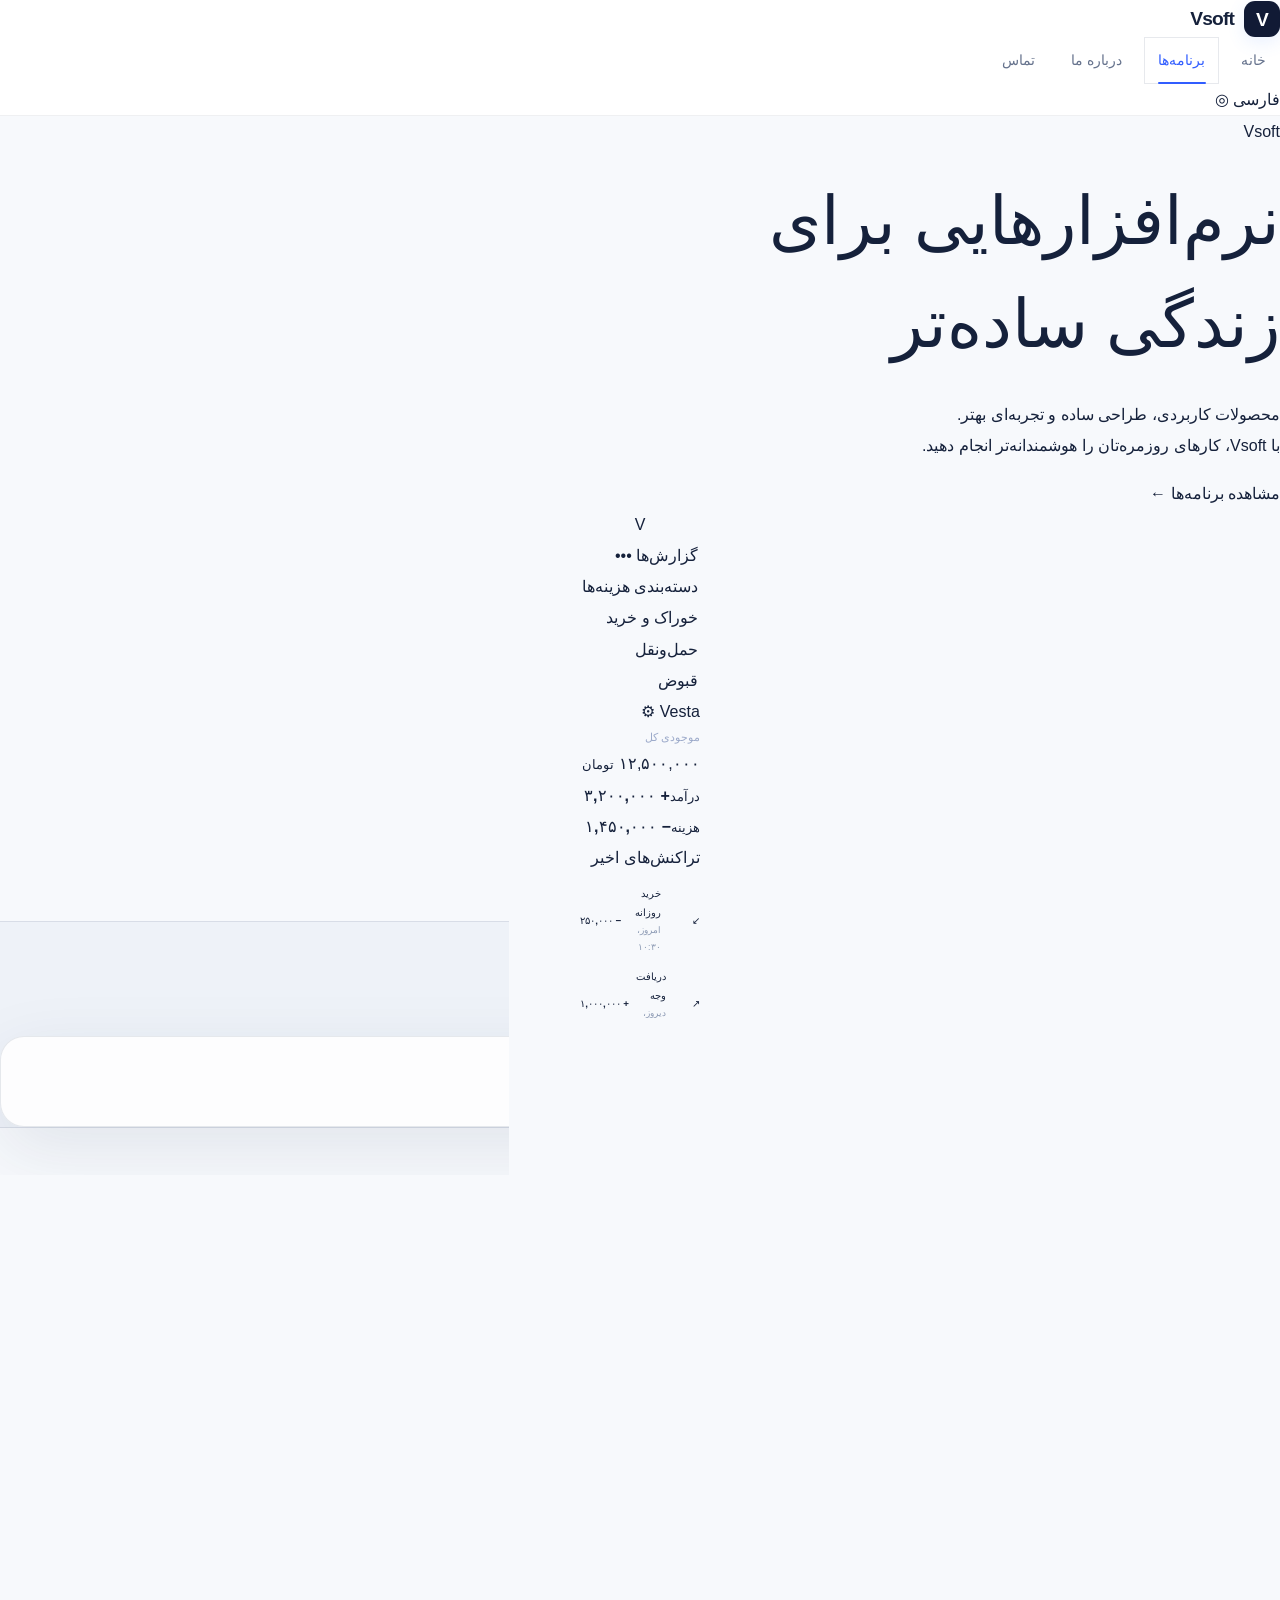
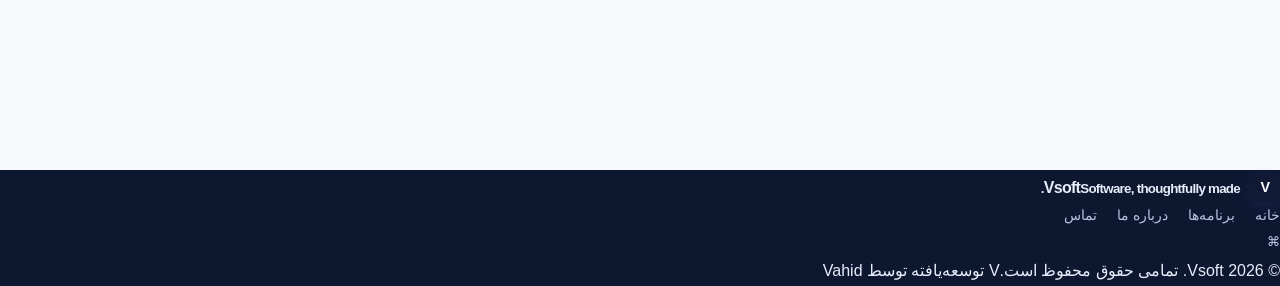
==== commit 4a214d23: "Build Persian Vsoft brand homepage" ====
--- a/docs/fa/index.html
+++ b/docs/fa/index.html
@@ -1,47 +1 @@
-<!doctype html>
-<html lang="fa" dir="rtl" data-theme="dark">
-<head>
-  <meta charset="utf-8">
-  <meta name="viewport" content="width=device-width, initial-scale=1">
-  <meta name="description" content="وب‌سایت رسمی Vsoft؛ معرفی توسعه‌دهنده مستقل و اپلیکیشن‌های اندرویدی.">
-  <meta name="theme-color" content="#10131d">
-  <title>Vsoft — توسعه نرم‌افزار</title>
-  <link rel="icon" href="../assets/favicon.svg" type="image/svg+xml">
-  <link rel="stylesheet" href="../assets/styles.css">
-  <script src="../assets/script.js" defer></script>
-</head>
-<body>
-  <header class="site-header">
-    <div class="header-inner">
-      <a class="brand" href="./" aria-label="صفحه اصلی Vsoft"><span class="brand-mark" aria-hidden="true">V</span><span>Vesta</span></a>
-      <button class="menu-toggle" type="button" aria-expanded="false" aria-controls="primary-nav" aria-label="باز کردن منو"><span></span><span></span></button>
-      <nav class="nav" id="primary-nav" aria-label="پیمایش اصلی"><a href="#top" data-section-link>خانه</a><a href="#features" data-section-link>ویژگی‌ها</a><a href="#screenshots" data-section-link>تصاویر</a><a href="#download" data-section-link>دانلود</a><a href="#about" data-section-link>درباره Vsoft</a></nav>
-      <div class="header-tools">
-        <button class="theme-toggle" type="button" data-theme-toggle aria-label="تغییر پوسته" title="تغییر پوسته"><span data-theme-icon aria-hidden="true">☼</span></button>
-        <a class="language-switch" href="../en/" lang="en" dir="ltr">English <span aria-hidden="true">↗</span></a>
-      </div>
-    </div>
-  </header>
-  <main>
-    
-<section class="hero section-wrap" id="top">
- <div class="hero-copy" data-reveal><span class="hero-wordmark">Vesta</span><h1>مدیریت مالی،<br><span>ساده و هوشمند</span></h1><p class="hero-text">با وستا، تمام هزینه‌ها و درآمدهای خود را به‌راحتی مدیریت کنید. یک قدم جلوتر از همیشه، با برنامه‌ریزی بهتر.</p><div class="hero-actions"><a class="button button-primary" data-download-link href="#" aria-disabled="true">به‌زودی <span aria-hidden="true">↓</span></a></div><p class="hero-trust">رایگان <i>•</i> امن <i>•</i> سریع</p></div>
- <div class="hero-art phone-stage" aria-label="پیش‌نمایش صفحه‌های برنامه وستا"><div class="phone phone-light"><div class="phone-notch"></div><div class="phone-head">گزارش‌ها <span>•••</span></div><div class="donut"></div><div class="report-legend"><span>● درآمد</span><span>● هزینه</span><span>● پس‌انداز</span></div><div class="mini-bars"><i></i><i></i><i></i><i></i><i></i><i></i></div></div><div class="phone phone-dark"><div class="phone-notch"></div><div class="phone-head">Vesta <span>⚙</span></div><div class="balance-label">موجودی کل</div><div class="balance-number">۱۲٬۵۰۰٬۰۰۰ <small>تومان</small></div><div class="money-pair"><span>↗ درآمد<strong>+۵٬۰۰۰٬۰۰۰</strong></span><span>↘ هزینه<strong>−۲٬۴۵۰٬۰۰۰</strong></span></div><div class="transactions-title">تراکنش‌های اخیر</div><div class="transaction"><b class="tx-dot">↙</b><span>خرید مواد غذایی<small>امروز</small></span><strong>−۲۵۰٬۰۰۰</strong></div><div class="transaction"><b class="tx-dot green">↗</b><span>دریافت حقوق<small>دیروز</small></span><strong class="green-text">+۴٬۰۰۰٬۰۰۰</strong></div><div class="transaction"><b class="tx-dot purple">⌂</b><span>حمل‌ونقل<small>۲۲ مهر</small></span><strong>−۱۱۰٬۰۰۰</strong></div><div class="phone-tabs">⌂　▥　✓　▣　◉</div></div></div>
-</section>
-<section class="feature-strip section-wrap" id="features"><article class="feature-mini"><span class="feature-icon blue">▣</span><h3>رابط کاربری ساده</h3><p>زیبا و کاربرپسند</p></article><article class="feature-mini"><span class="feature-icon green">♙</span><h3>امنیت بالا</h3><p>با رمز عبور و پین</p></article><article class="feature-mini"><span class="feature-icon purple">▥</span><h3>گزارش‌های کامل</h3><p>برای تصمیم بهتر</p></article><article class="feature-mini"><span class="feature-icon teal">☁</span><h3>پشتیبان‌گیری خودکار</h3><p>همیشه در دسترس</p></article></section>
-<section class="feature-detail section-wrap" id="screenshots"><div class="form-visual"><div class="leaf-orb"><svg viewBox="0 0 180 160" role="img" aria-label="تصویر برگ"><path d="M88 143C45 111 35 65 42 22c41 14 69 44 46 91" fill="#79c8a4"/><path d="M88 143C93 94 119 54 153 37c9 42-11 84-65 106" fill="#3b9c78"/><path d="M88 143L54 53M88 143l49-86" stroke="#e7fff2" stroke-width="3" fill="none"/></svg></div><div class="transaction-form"><div class="form-top">تراکنش جدید <span>×</span></div><div class="form-switch"><b>هزینه</b><span>درآمد</span></div><label>دسته‌بندی</label><div class="form-field">🛒　خرید مواد غذایی　⌄</div><label>مبلغ</label><div class="form-field">۱٬۰۰۰٬۰۰۰ <small>تومان</small></div><label>توضیحات (اختیاری)</label><div class="form-field muted-field">خرید هفتگی</div><div class="form-submit">ثبت تراکنش</div></div></div><div class="feature-copy"><span class="eyebrow">ویژگی‌ها</span><h2>همه چیز در دستان شماست</h2><p>از ثبت تراکنش‌ها تا مدیریت حساب‌ها، وستا کمک می‌کند تصویر روشن‌تری از وضعیت مالی‌تان داشته باشید؛ با تجربه‌ای ساده و دقیق.</p><ul class="check-list"><li>ثبت سریع تراکنش‌ها</li><li>مدیریت چند حساب بانکی</li><li>تقویم شمسی و تاریخ‌های جلالی</li><li>دارای بخش کارها و یادآورها</li></ul></div></section>
-<section class="screenshots-section section-wrap"><div class="section-heading"><span class="eyebrow">پیش‌نمایش برنامه</span><h2>برای مدیریت روزمره، با وضوح بیشتر</h2><p>نمایی آرام و روشن از موجودی، تراکنش‌ها و گزارش‌های مالی.</p></div><div class="screen-cards">
-<div class="screen-card screen-dashboard"><span>خانه</span><strong>نمای کلی موجودی</strong><div class="screen-balance">۱۲٬۵۰۰٬۰۰۰ <small>تومان</small></div><div class="screen-line"></div><div class="screen-line short"></div><div class="screen-mini-nav">⌂　▥　✓　▣</div></div>
-<div class="screen-card screen-report"><span>گزارش‌ها</span><div class="donut large"></div><strong>نمای هزینه‌ها</strong><div class="screen-line"></div><div class="screen-line short"></div></div>
-<div class="screen-card screen-new"><span>تراکنش جدید</span><div class="mock-input">هزینه　　درآمد</div><div class="mock-input">دسته‌بندی　⌄</div><div class="mock-input">مبلغ</div><div class="mock-save">ثبت</div></div>
-<div class="screen-card screen-tasks"><span>کارها و یادآورها</span><strong>همیشه منظم بمانید</strong><div class="task-row">✓　بودجه ماهانه</div><div class="task-row">✓　بررسی هزینه‌ها</div><div class="task-row">○　پرداخت پیش‌رو</div></div></div></section>
-<section class="download-section section-wrap" id="download"><div class="download-inner"><div class="android-symbol" aria-hidden="true">●</div><span class="eyebrow">دریافت وستا</span><h2>دانلود برنامه</h2><p>مدیریت هزینه‌ها و درآمدهای روزمره، با تجربه‌ای ساده‌تر.</p><a class="button button-primary" data-download-link href="#" aria-disabled="true">به‌زودی</a><small class="download-note">بزودی</small></div></section>
-<section class="content-section section-wrap developer-section" id="about" data-reveal><div class="section-heading"><span class="eyebrow">توسعه‌دهنده</span><h2>ساخته‌شده با توجه به جزئیات.</h2></div><div class="about-grid"><p class="lead">من وحید هستم؛ توسعه‌دهنده مستقل نرم‌افزار و سازنده محصولات کاربردی تحت برند Vsoft.</p><p class="body-copy">تمرکز Vsoft بر ساخت تجربه‌های کاربردی اندروید با رابطی روشن، ساده و توجه به جزئیات است.</p></div></section>
-    
-    
-    
-    
-  </main>
-  <footer class="site-footer"><div class="section-wrap footer-inner"><a class="brand footer-brand" href="#top"><span class="brand-mark">V</span><span>Vesta</span></a><div class="footer-links"><a href="#top">خانه</a><a href="#features">ویژگی‌ها</a><a href="#screenshots">تصاویر</a><a href="#download">دانلود</a></div><div class="footer-meta"><span>© <span data-year></span> Vesta</span></div></div><div class="developer-bar"><div class="developer-brand"><span class="developer-mark">V</span><div><strong>Vsoft</strong><small>Developed by Vahid</small></div></div><p>توسعه مستقل نرم‌افزار</p><div class="contact-links" data-contact-links><strong>تماس با من</strong><a data-contact-link="github" hidden>GitHub</a><a data-contact-link="telegram" hidden>Telegram</a><a data-contact-link="email" data-contact-email-link hidden>ایمیل</a></div></div></footer>
-</body>
-</html>+<!doctype html><html lang="fa" dir="rtl" data-theme="dark"><head><meta charset="utf-8"><meta name="viewport" content="width=device-width,initial-scale=1"><meta name="description" content="Vsoft؛ نرم‌افزارهایی برای زندگی ساده‌تر."><meta name="theme-color" content="#0b1530"><title>Vsoft — نرم‌افزارهایی برای زندگی ساده‌تر</title><link rel="icon" href="../assets/favicon.svg" type="image/svg+xml"><link rel="preload" href="../assets/fonts/Estedad-Variable.woff2" as="font" type="font/woff2" crossorigin><link rel="preload" href="../assets/fonts/Vazirmatn-Variable.woff2" as="font" type="font/woff2" crossorigin><link rel="stylesheet" href="../assets/styles.css"><script src="../assets/script.js" defer></script></head><body class="vsoft-home"><header class="site-header home-header"><div class="home-header-inner"><a class="brand" href="./"><span class="brand-mark">V</span><span>Vsoft</span></a><nav class="nav home-nav" id="primary-nav"><a href="#top" data-section-link>خانه</a><a href="#apps" data-section-link>برنامه‌ها</a><a href="#about" data-section-link>درباره ما</a><a href="#contact" data-section-link>تماس</a></nav><div class="header-actions"><a class="language-pill" href="../en/" lang="en">فارسی <span>◎</span></a><button class="menu-toggle" aria-expanded="false" aria-controls="primary-nav" aria-label="باز کردن منو"><span></span><span></span></button></div></div></header><main id="top"><section class="home-hero"><div class="hero-copy" data-reveal><span class="hero-tag">Vsoft</span><h1>نرم‌افزارهایی برای<br>زندگی <span class="gradient-text">ساده‌تر</span></h1><p>محصولات کاربردی، طراحی ساده و تجربه‌ای بهتر.<br>با Vsoft، کارهای روزمره‌تان را هوشمندانه‌تر انجام دهید.</p><a class="gradient-button" href="#apps">مشاهده برنامه‌ها <span>←</span></a></div><div class="hero-art" aria-label="پیش‌نمایش برنامه وستا"><div class="hero-orb"></div><div class="floating-v-mark">V</div><div class="phone-mock phone-back"><div class="phone-speaker"></div><div class="mock-top">گزارش‌ها <span>•••</span></div><div class="mock-chart"><div class="chart-ring"></div><div class="chart-lines"><i></i><i></i><i></i><i></i></div></div><div class="mock-label">دسته‌بندی هزینه‌ها</div><div class="mock-row"><b></b><i></i><strong>خوراک و خرید</strong></div><div class="mock-row"><b></b><i></i><strong>حمل‌ونقل</strong></div><div class="mock-row"><b></b><i></i><strong>قبوض</strong></div></div><div class="phone-mock phone-front"><div class="phone-speaker"></div><div class="mock-top">Vesta <span>⚙</span></div><div class="balance-label">موجودی کل</div><div class="balance-value">۱۲,۵۰۰,۰۰۰ <small>تومان</small></div><div class="balance-stats"><div><small>درآمد</small><b>+ ۳,۲۰۰,۰۰۰</b></div><div><small>هزینه</small><b>− ۱,۴۵۰,۰۰۰</b></div></div><div class="mock-label">تراکنش‌های اخیر</div><div class="transaction"><span class="transaction-dot teal">↙</span><span>خرید روزانه<small>امروز، ۱۰:۳۰</small></span><b>− ۲۵۰,۰۰۰</b></div><div class="transaction"><span class="transaction-dot blue">↗</span><span>دریافت وجه<small>دیروز، ۱۶:۱۵</small></span><b class="positive">+ ۱,۰۰۰,۰۰۰</b></div><div class="mock-bottom"><i></i><i></i><i></i><i></i></div></div></div></section><section class="home-section apps-section" id="apps" data-reveal><div class="section-title"><h2>برنامه‌های ما</h2><p>محصولات فعلی و در حال توسعه</p></div><a class="app-card" href="./vesta/"><span class="vesta-icon">V</span><span class="app-card-copy"><strong>Vesta</strong><span>مدیریت مالی، ساده و هوشمند</span><span class="app-chips"><i>مالی</i><i>اندروید</i></span></span><span class="app-card-link"><span class="circle-arrow">←</span><span>مشاهده برنامه و دانلود</span></span></a></section><section class="why-panel" data-reveal><div class="why-copy"><span class="eyebrow">چرا Vsoft؟</span><h2>یک هدف، چند راه‌حل</h2><p>ما در Vsoft به دنبال ساخت برنامه‌هایی هستیم که زندگی را ساده‌تر، منظم‌تر و لذت‌بخش‌تر کنند.</p><div class="value-list"><div><span class="value-icon">✦</span><span><b>کیفیت بالا</b><small>توجه به جزئیات و تجربه بهتر</small></span></div><div><span class="value-icon">♡</span><span><b>سادگی در استفاده</b><small>بدون پیچیدگی‌های غیرضروری</small></span></div><div><span class="value-icon">↗</span><span><b>توسعه مداوم</b><small>با توجه به نیاز کاربران</small></span></div></div></div><div class="platform-art"><div class="platform-glow"></div><span class="float-symbol symbol-one">✧</span><span class="float-symbol symbol-two">⌘</span><span class="float-symbol symbol-three">↗</span><div class="platform-layer layer-bottom"></div><div class="platform-layer layer-mid"></div><div class="platform-layer layer-top"></div><div class="platform-logo">V</div></div></section><section class="home-section about-section" id="about" data-reveal><div class="about-illustration"><div class="desk-window"><div class="window-bar"><i></i><i></i><i></i><span>vsoft.dev</span></div><div class="code-content"><span>01</span> <b>const</b> purpose = <em>"سادگی"</em>;<br><span>02</span> <b>function</b> buildFuture() {<br><span>03</span> &nbsp;&nbsp;return <em>"با علاقه"</em>;<br><span>04</span> }</div><div class="desk-laptop"><div class="laptop-screen"></div><div class="laptop-base"></div></div></div><div class="illustration-caption">برنامه‌نویسی <i>•</i> هدف <i>•</i> آینده <i>•</i> علاقه</div></div><div class="about-copy"><span class="eyebrow">درباره من</span><h2>وحید، توسعه‌دهنده Vsoft</h2><p>سلام! من وحید هستم؛ توسعه‌دهنده‌ای مستقل با علاقه به ساخت نرم‌افزارهای کاربردی. Vsoft فضایی برای تبدیل ایده‌های ساده به ابزارهایی است که زندگی روزمره را بهتر می‌کنند.</p><a class="outline-button" href="#contact">بیشتر بدانید <span>←</span></a></div></section></main><footer class="site-footer home-footer" id="contact"><div class="footer-main"><a class="brand footer-brand" href="./"><span class="brand-mark">V</span><span class="footer-brand-copy"><b>Vsoft</b><small>Software, thoughtfully made.</small></span></a><nav class="footer-links"><a href="#top">خانه</a><a href="#apps">برنامه‌ها</a><a href="#about">درباره ما</a><a href="#contact">تماس</a></nav><div class="contact-links" data-contact-links><a data-contact-link="github" aria-label="GitHub" hidden>⌘</a><a data-contact-link="telegram" aria-label="Telegram" hidden>➤</a><a data-contact-link="email" data-contact-email-link aria-label="Email" hidden>✉</a></div></div><div class="footer-bottom"><span>© <span data-year></span> Vsoft. تمامی حقوق محفوظ است.</span><span class="developed"><span class="mini-v">V</span> توسعه‌یافته توسط Vahid</span></div></footer></body></html>
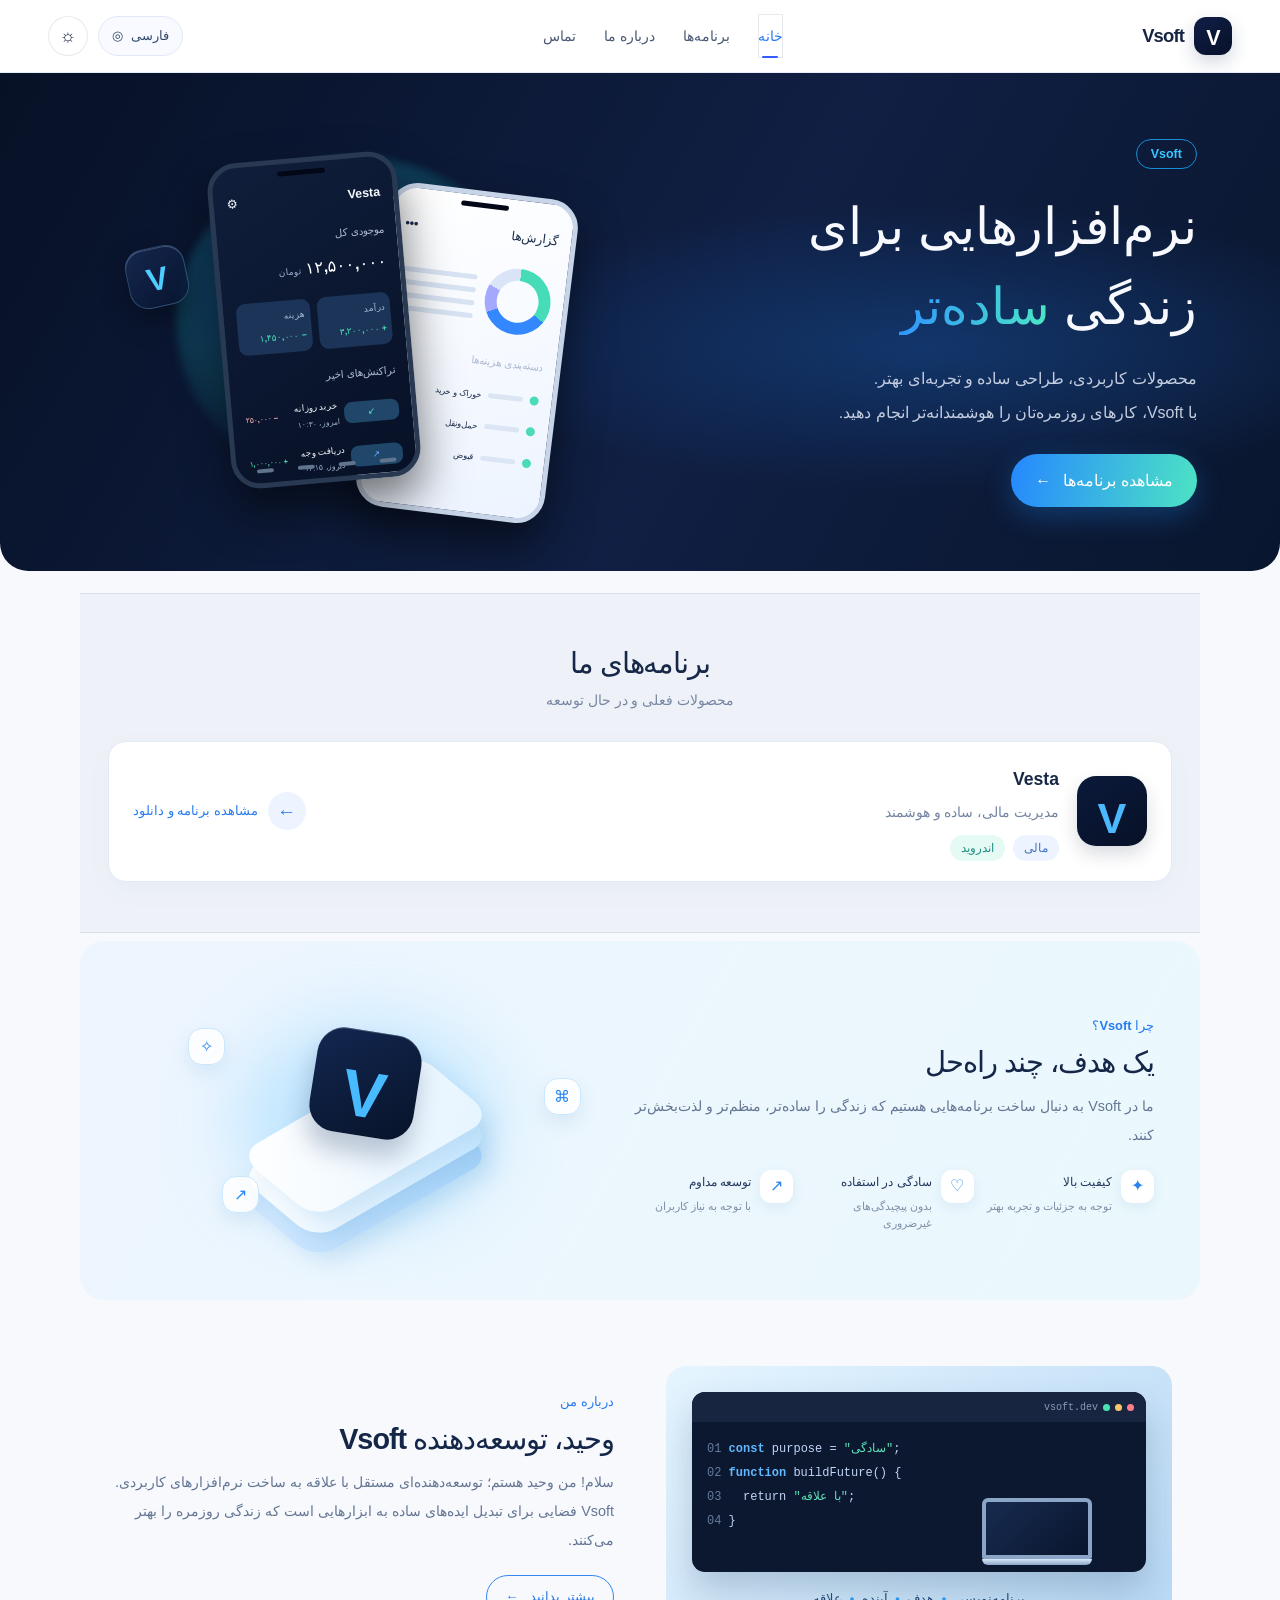
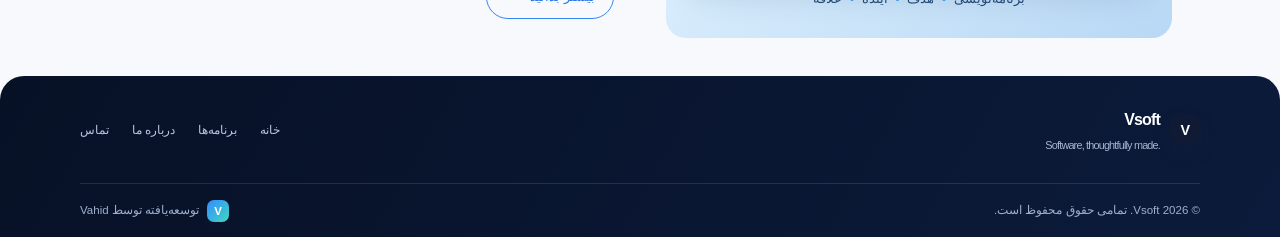
==== commit 18ce6223: "Add theme control to Persian homepage" ====
--- a/docs/fa/index.html
+++ b/docs/fa/index.html
@@ -1 +1 @@
-<!doctype html><html lang="fa" dir="rtl" data-theme="dark"><head><meta charset="utf-8"><meta name="viewport" content="width=device-width,initial-scale=1"><meta name="description" content="Vsoft؛ نرم‌افزارهایی برای زندگی ساده‌تر."><meta name="theme-color" content="#0b1530"><title>Vsoft — نرم‌افزارهایی برای زندگی ساده‌تر</title><link rel="icon" href="../assets/favicon.svg" type="image/svg+xml"><link rel="preload" href="../assets/fonts/Estedad-Variable.woff2" as="font" type="font/woff2" crossorigin><link rel="preload" href="../assets/fonts/Vazirmatn-Variable.woff2" as="font" type="font/woff2" crossorigin><link rel="stylesheet" href="../assets/styles.css"><script src="../assets/script.js" defer></script></head><body class="vsoft-home"><header class="site-header home-header"><div class="home-header-inner"><a class="brand" href="./"><span class="brand-mark">V</span><span>Vsoft</span></a><nav class="nav home-nav" id="primary-nav"><a href="#top" data-section-link>خانه</a><a href="#apps" data-section-link>برنامه‌ها</a><a href="#about" data-section-link>درباره ما</a><a href="#contact" data-section-link>تماس</a></nav><div class="header-actions"><a class="language-pill" href="../en/" lang="en">فارسی <span>◎</span></a><button class="menu-toggle" aria-expanded="false" aria-controls="primary-nav" aria-label="باز کردن منو"><span></span><span></span></button></div></div></header><main id="top"><section class="home-hero"><div class="hero-copy" data-reveal><span class="hero-tag">Vsoft</span><h1>نرم‌افزارهایی برای<br>زندگی <span class="gradient-text">ساده‌تر</span></h1><p>محصولات کاربردی، طراحی ساده و تجربه‌ای بهتر.<br>با Vsoft، کارهای روزمره‌تان را هوشمندانه‌تر انجام دهید.</p><a class="gradient-button" href="#apps">مشاهده برنامه‌ها <span>←</span></a></div><div class="hero-art" aria-label="پیش‌نمایش برنامه وستا"><div class="hero-orb"></div><div class="floating-v-mark">V</div><div class="phone-mock phone-back"><div class="phone-speaker"></div><div class="mock-top">گزارش‌ها <span>•••</span></div><div class="mock-chart"><div class="chart-ring"></div><div class="chart-lines"><i></i><i></i><i></i><i></i></div></div><div class="mock-label">دسته‌بندی هزینه‌ها</div><div class="mock-row"><b></b><i></i><strong>خوراک و خرید</strong></div><div class="mock-row"><b></b><i></i><strong>حمل‌ونقل</strong></div><div class="mock-row"><b></b><i></i><strong>قبوض</strong></div></div><div class="phone-mock phone-front"><div class="phone-speaker"></div><div class="mock-top">Vesta <span>⚙</span></div><div class="balance-label">موجودی کل</div><div class="balance-value">۱۲,۵۰۰,۰۰۰ <small>تومان</small></div><div class="balance-stats"><div><small>درآمد</small><b>+ ۳,۲۰۰,۰۰۰</b></div><div><small>هزینه</small><b>− ۱,۴۵۰,۰۰۰</b></div></div><div class="mock-label">تراکنش‌های اخیر</div><div class="transaction"><span class="transaction-dot teal">↙</span><span>خرید روزانه<small>امروز، ۱۰:۳۰</small></span><b>− ۲۵۰,۰۰۰</b></div><div class="transaction"><span class="transaction-dot blue">↗</span><span>دریافت وجه<small>دیروز، ۱۶:۱۵</small></span><b class="positive">+ ۱,۰۰۰,۰۰۰</b></div><div class="mock-bottom"><i></i><i></i><i></i><i></i></div></div></div></section><section class="home-section apps-section" id="apps" data-reveal><div class="section-title"><h2>برنامه‌های ما</h2><p>محصولات فعلی و در حال توسعه</p></div><a class="app-card" href="./vesta/"><span class="vesta-icon">V</span><span class="app-card-copy"><strong>Vesta</strong><span>مدیریت مالی، ساده و هوشمند</span><span class="app-chips"><i>مالی</i><i>اندروید</i></span></span><span class="app-card-link"><span class="circle-arrow">←</span><span>مشاهده برنامه و دانلود</span></span></a></section><section class="why-panel" data-reveal><div class="why-copy"><span class="eyebrow">چرا Vsoft؟</span><h2>یک هدف، چند راه‌حل</h2><p>ما در Vsoft به دنبال ساخت برنامه‌هایی هستیم که زندگی را ساده‌تر، منظم‌تر و لذت‌بخش‌تر کنند.</p><div class="value-list"><div><span class="value-icon">✦</span><span><b>کیفیت بالا</b><small>توجه به جزئیات و تجربه بهتر</small></span></div><div><span class="value-icon">♡</span><span><b>سادگی در استفاده</b><small>بدون پیچیدگی‌های غیرضروری</small></span></div><div><span class="value-icon">↗</span><span><b>توسعه مداوم</b><small>با توجه به نیاز کاربران</small></span></div></div></div><div class="platform-art"><div class="platform-glow"></div><span class="float-symbol symbol-one">✧</span><span class="float-symbol symbol-two">⌘</span><span class="float-symbol symbol-three">↗</span><div class="platform-layer layer-bottom"></div><div class="platform-layer layer-mid"></div><div class="platform-layer layer-top"></div><div class="platform-logo">V</div></div></section><section class="home-section about-section" id="about" data-reveal><div class="about-illustration"><div class="desk-window"><div class="window-bar"><i></i><i></i><i></i><span>vsoft.dev</span></div><div class="code-content"><span>01</span> <b>const</b> purpose = <em>"سادگی"</em>;<br><span>02</span> <b>function</b> buildFuture() {<br><span>03</span> &nbsp;&nbsp;return <em>"با علاقه"</em>;<br><span>04</span> }</div><div class="desk-laptop"><div class="laptop-screen"></div><div class="laptop-base"></div></div></div><div class="illustration-caption">برنامه‌نویسی <i>•</i> هدف <i>•</i> آینده <i>•</i> علاقه</div></div><div class="about-copy"><span class="eyebrow">درباره من</span><h2>وحید، توسعه‌دهنده Vsoft</h2><p>سلام! من وحید هستم؛ توسعه‌دهنده‌ای مستقل با علاقه به ساخت نرم‌افزارهای کاربردی. Vsoft فضایی برای تبدیل ایده‌های ساده به ابزارهایی است که زندگی روزمره را بهتر می‌کنند.</p><a class="outline-button" href="#contact">بیشتر بدانید <span>←</span></a></div></section></main><footer class="site-footer home-footer" id="contact"><div class="footer-main"><a class="brand footer-brand" href="./"><span class="brand-mark">V</span><span class="footer-brand-copy"><b>Vsoft</b><small>Software, thoughtfully made.</small></span></a><nav class="footer-links"><a href="#top">خانه</a><a href="#apps">برنامه‌ها</a><a href="#about">درباره ما</a><a href="#contact">تماس</a></nav><div class="contact-links" data-contact-links><a data-contact-link="github" aria-label="GitHub" hidden>⌘</a><a data-contact-link="telegram" aria-label="Telegram" hidden>➤</a><a data-contact-link="email" data-contact-email-link aria-label="Email" hidden>✉</a></div></div><div class="footer-bottom"><span>© <span data-year></span> Vsoft. تمامی حقوق محفوظ است.</span><span class="developed"><span class="mini-v">V</span> توسعه‌یافته توسط Vahid</span></div></footer></body></html>+<!doctype html><html lang="fa" dir="rtl" data-theme="dark"><head><meta charset="utf-8"><meta name="viewport" content="width=device-width,initial-scale=1"><meta name="description" content="Vsoft؛ نرم‌افزارهایی برای زندگی ساده‌تر."><meta name="theme-color" content="#0b1530"><title>Vsoft — نرم‌افزارهایی برای زندگی ساده‌تر</title><link rel="icon" href="../assets/favicon.svg" type="image/svg+xml"><link rel="preload" href="../assets/fonts/Estedad-Variable.woff2" as="font" type="font/woff2" crossorigin><link rel="preload" href="../assets/fonts/Vazirmatn-Variable.woff2" as="font" type="font/woff2" crossorigin><link rel="stylesheet" href="../assets/styles.css"><script src="../assets/script.js" defer></script></head><body class="vsoft-home"><header class="site-header home-header"><div class="home-header-inner"><a class="brand" href="./"><span class="brand-mark">V</span><span>Vsoft</span></a><nav class="nav home-nav" id="primary-nav"><a href="#top" data-section-link>خانه</a><a href="#apps" data-section-link>برنامه‌ها</a><a href="#about" data-section-link>درباره ما</a><a href="#contact" data-section-link>تماس</a></nav><div class="header-actions"><a class="language-pill" href="../en/" lang="en" aria-label="تغییر زبان به انگلیسی">فارسی <span>◎</span></a><button class="theme-toggle" type="button" data-theme-toggle aria-label="تغییر پوسته"><span data-theme-icon>☼</span></button><button class="menu-toggle" aria-expanded="false" aria-controls="primary-nav" aria-label="باز کردن منو"><span></span><span></span></button></div></div></header><main id="top"><section class="home-hero"><div class="hero-copy" data-reveal><span class="hero-tag">Vsoft</span><h1>نرم‌افزارهایی برای<br>زندگی <span class="gradient-text">ساده‌تر</span></h1><p>محصولات کاربردی، طراحی ساده و تجربه‌ای بهتر.<br>با Vsoft، کارهای روزمره‌تان را هوشمندانه‌تر انجام دهید.</p><a class="gradient-button" href="#apps">مشاهده برنامه‌ها <span>←</span></a></div><div class="hero-art" aria-label="پیش‌نمایش برنامه وستا"><div class="hero-orb"></div><div class="floating-v-mark">V</div><div class="phone-mock phone-back"><div class="phone-speaker"></div><div class="mock-top">گزارش‌ها <span>•••</span></div><div class="mock-chart"><div class="chart-ring"></div><div class="chart-lines"><i></i><i></i><i></i><i></i></div></div><div class="mock-label">دسته‌بندی هزینه‌ها</div><div class="mock-row"><b></b><i></i><strong>خوراک و خرید</strong></div><div class="mock-row"><b></b><i></i><strong>حمل‌ونقل</strong></div><div class="mock-row"><b></b><i></i><strong>قبوض</strong></div></div><div class="phone-mock phone-front"><div class="phone-speaker"></div><div class="mock-top">Vesta <span>⚙</span></div><div class="balance-label">موجودی کل</div><div class="balance-value">۱۲,۵۰۰,۰۰۰ <small>تومان</small></div><div class="balance-stats"><div><small>درآمد</small><b>+ ۳,۲۰۰,۰۰۰</b></div><div><small>هزینه</small><b>− ۱,۴۵۰,۰۰۰</b></div></div><div class="mock-label">تراکنش‌های اخیر</div><div class="transaction"><span class="transaction-dot teal">↙</span><span>خرید روزانه<small>امروز، ۱۰:۳۰</small></span><b>− ۲۵۰,۰۰۰</b></div><div class="transaction"><span class="transaction-dot blue">↗</span><span>دریافت وجه<small>دیروز، ۱۶:۱۵</small></span><b class="positive">+ ۱,۰۰۰,۰۰۰</b></div><div class="mock-bottom"><i></i><i></i><i></i><i></i></div></div></div></section><section class="home-section apps-section" id="apps" data-reveal><div class="section-title"><h2>برنامه‌های ما</h2><p>محصولات فعلی و در حال توسعه</p></div><a class="app-card" href="./vesta/"><span class="vesta-icon">V</span><span class="app-card-copy"><strong>Vesta</strong><span>مدیریت مالی، ساده و هوشمند</span><span class="app-chips"><i>مالی</i><i>اندروید</i></span></span><span class="app-card-link"><span class="circle-arrow">←</span><span>مشاهده برنامه و دانلود</span></span></a></section><section class="why-panel" data-reveal><div class="why-copy"><span class="eyebrow">چرا Vsoft؟</span><h2>یک هدف، چند راه‌حل</h2><p>ما در Vsoft به دنبال ساخت برنامه‌هایی هستیم که زندگی را ساده‌تر، منظم‌تر و لذت‌بخش‌تر کنند.</p><div class="value-list"><div><span class="value-icon">✦</span><span><b>کیفیت بالا</b><small>توجه به جزئیات و تجربه بهتر</small></span></div><div><span class="value-icon">♡</span><span><b>سادگی در استفاده</b><small>بدون پیچیدگی‌های غیرضروری</small></span></div><div><span class="value-icon">↗</span><span><b>توسعه مداوم</b><small>با توجه به نیاز کاربران</small></span></div></div></div><div class="platform-art"><div class="platform-glow"></div><span class="float-symbol symbol-one">✧</span><span class="float-symbol symbol-two">⌘</span><span class="float-symbol symbol-three">↗</span><div class="platform-layer layer-bottom"></div><div class="platform-layer layer-mid"></div><div class="platform-layer layer-top"></div><div class="platform-logo">V</div></div></section><section class="home-section about-section" id="about" data-reveal><div class="about-illustration"><div class="desk-window"><div class="window-bar"><i></i><i></i><i></i><span>vsoft.dev</span></div><div class="code-content"><span>01</span> <b>const</b> purpose = <em>"سادگی"</em>;<br><span>02</span> <b>function</b> buildFuture() {<br><span>03</span> &nbsp;&nbsp;return <em>"با علاقه"</em>;<br><span>04</span> }</div><div class="desk-laptop"><div class="laptop-screen"></div><div class="laptop-base"></div></div></div><div class="illustration-caption">برنامه‌نویسی <i>•</i> هدف <i>•</i> آینده <i>•</i> علاقه</div></div><div class="about-copy"><span class="eyebrow">درباره من</span><h2>وحید، توسعه‌دهنده Vsoft</h2><p>سلام! من وحید هستم؛ توسعه‌دهنده‌ای مستقل با علاقه به ساخت نرم‌افزارهای کاربردی. Vsoft فضایی برای تبدیل ایده‌های ساده به ابزارهایی است که زندگی روزمره را بهتر می‌کنند.</p><a class="outline-button" href="#contact">بیشتر بدانید <span>←</span></a></div></section></main><footer class="site-footer home-footer" id="contact"><div class="footer-main"><a class="brand footer-brand" href="./"><span class="brand-mark">V</span><span class="footer-brand-copy"><b>Vsoft</b><small>Software, thoughtfully made.</small></span></a><nav class="footer-links"><a href="#top">خانه</a><a href="#apps">برنامه‌ها</a><a href="#about">درباره ما</a><a href="#contact">تماس</a></nav><div class="contact-links" data-contact-links><a data-contact-link="github" aria-label="GitHub" hidden>⌘</a><a data-contact-link="telegram" aria-label="Telegram" hidden>➤</a><a data-contact-link="email" data-contact-email-link aria-label="Email" hidden>✉</a></div></div><div class="footer-bottom"><span>© <span data-year></span> Vsoft. تمامی حقوق محفوظ است.</span><span class="developed"><span class="mini-v">V</span> توسعه‌یافته توسط Vahid</span></div></footer></body></html>
--- a/docs/assets/styles.css
+++ b/docs/assets/styles.css
@@ -138,3 +138,25 @@
 @media(max-width:800px){.screen-cards{grid-template-columns:repeat(2,minmax(0,1fr));gap:14px}.developer-bar{flex-direction:column;align-items:flex-start;padding:22px 24px}.contact-links{flex-wrap:wrap}.site-footer .footer-inner{align-items:flex-start}}
 @media(max-width:640px){.header-inner{gap:8px}.brand{font-size:1rem}.brand-mark{width:32px;height:32px}.header-tools{margin-inline-start:auto}.nav{top:calc(100% + 8px)}.hero{border-radius:0 0 24px 24px}.feature-strip{grid-template-columns:repeat(2,minmax(0,1fr))}.feature-mini{padding:12px 5px}.feature-detail{gap:12px}.form-visual{min-height:260px;order:0}.feature-copy{order:1}.screenshots-section{padding-block:35px 48px}.screen-cards{display:flex;overflow-x:auto;scroll-snap-type:x mandatory;padding:6px 2px 18px;gap:12px;max-width:100%;overscroll-behavior-x:contain}.screen-card{flex:0 0 72%;scroll-snap-align:start;min-height:235px}.download-section{padding-bottom:45px}.download-inner{padding:36px 20px}.developer-bar{padding:22px 18px}.footer-links{gap:12px}.site-footer .footer-inner{gap:15px}.site-footer .footer-meta{margin-inline-start:0}}
 @media(prefers-reduced-motion:reduce){.phone-dark,.phone-light{animation:none!important}}
+ 
+@font-face{font-family:Estedad;src:url("./fonts/Estedad-Variable.woff2") format("woff2");font-weight:100 900;font-display:swap}
+@font-face{font-family:Vazirmatn;src:url("./fonts/Vazirmatn-Variable.woff2") format("woff2");font-weight:100 900;font-display:swap}
+@font-face{font-family:PlusJakartaSans;src:url("./fonts/PlusJakartaSans-Variable.woff2") format("woff2");font-weight:200 800;font-display:swap}
+.vsoft-home{--navy:#0a1530;--blue:#3289ff;--mint:#47e3c2;background:#f7f9fd;color:#13203b;font-family:Vazirmatn,Tahoma,"Segoe UI",sans-serif;line-height:1.8}
+html[lang=en] .vsoft-home{font-family:PlusJakartaSans,Inter,"Segoe UI",sans-serif}
+.vsoft-home h1,.vsoft-home h2{font-family:Estedad,Vazirmatn,Tahoma,sans-serif;letter-spacing:-.035em;line-height:1.35}html[lang=en] .vsoft-home h1,html[lang=en] .vsoft-home h2{font-family:PlusJakartaSans,Inter,sans-serif}
+.home-header{position:sticky;top:0;z-index:20;background:#ffffffeb;border-bottom:1px solid #e7edf8;backdrop-filter:blur(18px);color:#172442}.home-header-inner{max-width:1240px;margin:auto;min-height:72px;padding:10px 28px;display:flex;align-items:center;justify-content:space-between;gap:24px}
+.vsoft-home .brand{display:inline-flex;align-items:center;gap:10px;font-weight:800;color:#172442;font-size:1.15rem;white-space:nowrap}.brand-mark{display:grid;place-items:center;width:38px;height:38px;border-radius:12px;background:linear-gradient(145deg,#111e47,#071128);box-shadow:0 7px 18px #172b5830;color:#fff;font-size:1.35rem;font-weight:800}
+.home-nav{display:flex;gap:28px;align-items:center;margin:auto}.vsoft-home .nav a{color:#4a5874;font-size:.9rem;font-weight:600;padding:8px 0;position:relative}.vsoft-home .nav a:hover,.vsoft-home .nav a.is-active{color:#287af3}.header-actions{display:flex;align-items:center;gap:10px}.language-pill{border:1px solid #e0e8f7;background:#f8faff;border-radius:99px;padding:7px 13px;display:flex;gap:8px;align-items:center;font-size:.8rem;font-weight:700;color:#34486c;white-space:nowrap}.menu-toggle{display:none;border:1px solid #e2e9f6;background:#fff;border-radius:12px;width:42px;height:42px;padding:10px}.menu-toggle span{display:block;height:2px;background:#142347;margin:5px 0;border-radius:3px}
+.home-hero{position:relative;isolation:isolate;overflow:hidden;max-width:1440px;margin:0 auto;padding:64px max(6.5%,calc((100% - 1240px)/2));min-height:450px;border-radius:0 0 28px 28px;background:radial-gradient(ellipse at 72% 55%,#12366b 0,transparent 37%),linear-gradient(120deg,#071126,#101f43 56%,#09162e);color:#f7f9ff;display:grid;grid-template-columns:1fr 1fr;align-items:center;gap:24px}
+.hero-copy{position:relative;z-index:2;max-width:520px}.hero-tag{display:inline-flex;border:1px solid #168ed7;border-radius:99px;color:#38c7ff;padding:2px 14px;font-size:.78rem;margin-bottom:18px;font-weight:700}.hero-copy h1{font-size:clamp(2.3rem,4vw,3.5rem);font-weight:800;margin:0 0 16px}.gradient-text{background:linear-gradient(90deg,#3195ff,#4ae7c4);-webkit-background-clip:text;background-clip:text;color:transparent}.hero-copy p{color:#c3cde0;margin:0 0 25px;font-size:1rem;line-height:2.1}.gradient-button{display:inline-flex;align-items:center;gap:12px;padding:11px 24px;border-radius:99px;background:linear-gradient(100deg,#2688ff,#4de3c4);color:white;font-weight:800;box-shadow:0 9px 28px #238cf84a;transition:transform .2s}.gradient-button:hover{transform:translateY(-3px)}
+.hero-art{height:350px;position:relative;min-width:0}.hero-orb{position:absolute;width:360px;height:330px;top:10px;left:50%;transform:translateX(-50%);border-radius:50%;background:radial-gradient(circle at 40% 35%,#236bc4a8,#147b8c58 48%,transparent 70%);filter:blur(4px)}.phone-mock{position:absolute;width:190px;height:326px;top:10px;border:5px solid #293952;border-radius:29px;background:linear-gradient(150deg,#101e3b,#071126);box-shadow:0 24px 45px #0008;color:#f7faff;padding:22px 13px 12px;overflow:hidden}.phone-front{left:25%;z-index:3;transform:rotate(-5deg)}.phone-back{left:53%;top:43px;z-index:2;transform:rotate(7deg);background:linear-gradient(160deg,#fff,#edf4ff);color:#1c2d4b;border-color:#c8d5e8}.phone-speaker{position:absolute;top:7px;left:calc(50% - 24px);width:48px;height:5px;border-radius:8px;background:#020817}.mock-top{display:flex;justify-content:space-between;font-weight:800;font-size:.78rem;margin:2px 0 16px}.balance-label,.mock-label{font-size:.65rem;color:#aebbd1}.balance-value{font-size:1rem;font-weight:800;color:#fff;margin:5px 0 15px}.balance-value small{font-size:.55rem;color:#9fb2d4}.balance-stats{display:grid;grid-template-columns:1fr 1fr;gap:7px;margin-bottom:17px}.balance-stats div{background:#1b3458;border-radius:9px;padding:7px 5px}.balance-stats small,.balance-stats b{display:block;font-size:.55rem}.balance-stats small{color:#a6bad6}.balance-stats b{color:#4de1b8;margin-top:4px}.transaction{display:flex;align-items:center;gap:6px;font-size:.55rem;margin-top:12px;white-space:nowrap}.transaction>span:nth-child(2){flex:1}.transaction small{display:block;color:#9eb0ca;font-size:.48rem}.transaction b{font-size:.48rem;color:#ffb5b5}.transaction b.positive{color:#55e6b7}.transaction-dot{width:21px;height:21px;border-radius:8px;display:grid;place-items:center;background:#20476a}.transaction-dot.teal{color:#51e6be}.transaction-dot.blue{color:#6aa9ff}.mock-chart{display:flex;gap:10px;align-items:center;margin:20px 0}.chart-ring{width:66px;height:66px;border-radius:50%;background:conic-gradient(#47dcb8 0 34%,#3488ff 34% 68%,#a4a8ff 68% 82%,#d9e4f6 82%);position:relative}.chart-ring:after{content:"";position:absolute;inset:12px;border-radius:50%;background:#f8fbff}.chart-lines{flex:1}.chart-lines i{display:block;height:5px;margin:8px 0;border-radius:6px;background:#d7e2f2}.mock-row{display:flex;align-items:center;gap:7px;margin-top:15px;font-size:.52rem}.mock-row b{width:9px;height:9px;border-radius:50%;background:#4bdbb8}.mock-row i{height:5px;width:35px;border-radius:5px;background:#dbe5f4}.mock-row strong{font-weight:600}.mock-bottom{position:absolute;bottom:10px;left:20px;right:20px;display:flex;justify-content:space-between}.mock-bottom i{width:17px;height:4px;border-radius:4px;background:#60748e}.floating-v-mark{position:absolute;z-index:4;left:8%;top:100px;width:60px;height:60px;border-radius:19px;display:grid;place-items:center;font-size:2rem;font-weight:900;color:#4dceff;background:linear-gradient(145deg,#182b57cc,#07142ecc);border:1px solid #80caff44;box-shadow:0 12px 30px #0005,inset 0 1px #ffffff35;transform:rotate(-12deg)}
+.home-section{max-width:1120px;margin:0 auto;padding:50px 28px}.section-title{text-align:center;margin-bottom:26px}.section-title h2{font-size:1.8rem;margin:0 0 4px;color:#162747}.section-title p{margin:0;color:#7786a2;font-size:.88rem}.app-card{display:flex;align-items:center;gap:18px;border:1px solid #e2eaf7;background:#fff;border-radius:18px;padding:20px 24px;box-shadow:0 8px 30px #163d7a08;transition:transform .2s,box-shadow .2s}.app-card:hover{transform:translateY(-3px);box-shadow:0 15px 36px #163d7a15}.vesta-icon{width:70px;height:70px;flex:none;border-radius:19px;display:grid;place-items:center;background:linear-gradient(145deg,#0b1a3b,#071026);color:#4cb8ff;font-size:2.7rem;font-weight:900;box-shadow:0 8px 18px #091a3828}.app-card-copy{display:flex;flex-direction:column;gap:4px;flex:1}.app-card-copy strong{font-size:1.1rem;color:#172746}.app-card-copy>span:nth-child(2){color:#7585a2;font-size:.85rem}.app-chips{display:flex;gap:8px;margin-top:4px}.app-chips i{font-style:normal;font-size:.72rem;color:#4374bc;background:#edf4ff;border-radius:99px;padding:2px 11px}.app-chips i+i{color:#218f83;background:#e6faf5}.app-card-link{display:flex;align-items:center;gap:10px;color:#287bf1;font-size:.8rem;font-weight:700}.circle-arrow{width:38px;height:38px;display:grid;place-items:center;border-radius:50%;background:#edf4ff;font-size:1.2rem}
+.why-panel{max-width:1120px;margin:8px auto 28px;padding:42px 46px;border-radius:24px;background:linear-gradient(120deg,#edf5ff,#eaf8fc);display:grid;grid-template-columns:1.05fr .95fr;align-items:center;gap:20px;overflow:hidden}.why-copy .eyebrow,.about-copy .eyebrow{color:#287bf1;font-size:.8rem;font-weight:800}.why-copy h2,.about-copy h2{font-size:1.8rem;margin:3px 0 10px;color:#152749}.why-copy>p,.about-copy>p{color:#647694;font-size:.9rem;margin:0 0 20px;line-height:2}.value-list{display:grid;grid-template-columns:repeat(3,minmax(0,1fr));gap:12px}.value-list>div{display:flex;gap:9px;align-items:flex-start}.value-icon{display:grid;place-items:center;flex:none;width:33px;height:33px;border-radius:11px;color:#2b83ef;background:#fff;box-shadow:0 4px 12px #3976b318}.value-list b,.value-list small{display:block}.value-list b{font-size:.78rem;color:#22385e}.value-list small{font-size:.67rem;color:#8190a9;line-height:1.6;margin-top:4px}
+.platform-art{height:275px;position:relative;display:grid;place-items:center}.platform-glow{position:absolute;width:260px;height:200px;border-radius:50%;background:#a4dcff;filter:blur(35px);opacity:.6}.platform-layer{position:absolute;width:205px;height:95px;border-radius:23px;transform:rotate(-30deg) skew(20deg);box-shadow:0 14px 20px #5b9ed82b}.layer-bottom{top:146px;background:linear-gradient(135deg,#d4eaff,#a8d4fa)}.layer-mid{top:126px;background:linear-gradient(135deg,#fff,#c8e8ff)}.layer-top{top:105px;background:linear-gradient(135deg,#fff,#e5f4ff)}.platform-logo{z-index:2;position:absolute;top:48px;width:105px;height:105px;border-radius:27px;background:linear-gradient(145deg,#132751,#071329);box-shadow:0 18px 25px #102c5840,inset 0 1px #ffffff36;display:grid;place-items:center;color:#48baff;font-size:4.1rem;font-weight:900;transform:rotate(9deg)}.float-symbol{position:absolute;z-index:4;width:37px;height:37px;border-radius:14px;background:#ffffffd9;border:1px solid #c8e8ff;display:grid;place-items:center;color:#2686f5;box-shadow:0 8px 18px #4a8cbd20}.symbol-one{top:45px;left:13%}.symbol-two{top:95px;right:5%}.symbol-three{bottom:45px;left:20%}
+.about-section{display:grid;grid-template-columns:1fr 1fr;align-items:center;gap:52px;padding-top:38px;padding-bottom:60px}.outline-button{display:inline-flex;align-items:center;gap:12px;border:1px solid #3487f4;border-radius:99px;padding:8px 18px;color:#2778e7;font-weight:700;font-size:.82rem}.about-illustration{min-height:250px;border-radius:20px;padding:26px;background:linear-gradient(135deg,#e5f5ff,#b8d8f5);display:flex;flex-direction:column;justify-content:center;gap:15px;overflow:hidden}.desk-window{position:relative;background:#0c1730;border-radius:13px;min-height:180px;box-shadow:0 18px 35px #15365a38;overflow:hidden}.window-bar{height:30px;background:#172541;display:flex;align-items:center;gap:5px;padding:0 12px}.window-bar i{width:7px;height:7px;border-radius:50%;background:#ff7c8b}.window-bar i:nth-child(2){background:#f7c66a}.window-bar i:nth-child(3){background:#4bdfb4}.window-bar span{margin-left:auto;color:#8799ba;font:10px monospace}.code-content{padding:15px;color:#c2d5f6;font:12px/2 monospace;direction:ltr;text-align:left}.code-content>span{color:#647d9f}.code-content b{color:#60b8ff}.code-content em{color:#5ee0b7;font-style:normal}.desk-laptop{position:absolute;right:12%;bottom:7px;width:110px}.laptop-screen{height:61px;border:4px solid #8ba5c7;border-radius:6px 6px 2px 2px;background:linear-gradient(135deg,#172b50,#09152d)}.laptop-base{height:6px;background:linear-gradient(#d9e9fb,#8ba5c7);border-radius:0 0 8px 8px}.illustration-caption{font-weight:700;font-size:.8rem;color:#244b79;text-align:center}.illustration-caption i{font-style:normal;color:#2e9ef6;padding:0 4px}
+.home-footer{background:linear-gradient(120deg,#071126,#0c1b3b);color:#f5f8ff;padding:0 max(5%,calc((100% - 1120px)/2));border-radius:24px 24px 0 0}.footer-main{display:flex;align-items:center;justify-content:space-between;gap:24px;padding:27px 0;border-bottom:1px solid #ffffff1c}.vsoft-home .footer-brand{color:#fff}.footer-brand-copy b,.footer-brand-copy small{display:block}.footer-brand-copy b{font-size:1rem}.footer-brand-copy small{font-size:.68rem;color:#a6b5d0;font-weight:400;direction:ltr}.footer-links{display:flex;gap:23px;flex-wrap:wrap}.footer-links a{font-size:.78rem;color:#b8c6de}.footer-links a:hover{color:#5ce5c6}.contact-links{display:flex;gap:9px}.contact-links a{width:34px;height:34px;border-radius:50%;border:1px solid #ffffff32;display:grid;place-items:center;color:#e6f1ff;font-weight:700}.contact-links a[hidden],.contact-links[hidden]{display:none!important}.footer-bottom{display:flex;justify-content:space-between;gap:16px;padding:15px 0;color:#9eafcd;font-size:.72rem}.developed{display:flex;align-items:center;gap:8px}.mini-v{display:grid;place-items:center;width:22px;height:22px;border-radius:7px;background:linear-gradient(135deg,#348bff,#3ed9c2);color:white;font-weight:900}
+@media(min-width:900px){.phone-front{animation:phone-float 6s ease-in-out infinite}.phone-back{animation:phone-float 7s ease-in-out infinite reverse}.floating-v-mark{animation:mark-float 5s ease-in-out infinite}}@keyframes phone-float{0%,100%{translate:0 0}50%{translate:0 -8px}}@keyframes mark-float{0%,100%{translate:0 0}50%{translate:0 -10px}}
+@media(max-width:850px){.home-header-inner{padding:10px 20px}.home-nav{gap:17px}.home-hero{padding:48px 6%;grid-template-columns:1fr 1fr;min-height:400px}.hero-copy h1{font-size:2.25rem}.hero-art{transform:scale(.88);transform-origin:center}.phone-front{left:17%}.phone-back{left:48%}.why-panel{margin:8px 20px 24px;padding:32px 25px;grid-template-columns:1fr .8fr}.value-list{grid-template-columns:1fr}.platform-art{transform:scale(.9)}.about-section{gap:28px}.home-section{padding:42px 22px}}
+@media(max-width:640px){.home-header-inner{min-height:66px;padding:9px 15px}.vsoft-home .brand{font-size:1.05rem}.brand-mark{width:36px;height:36px}.menu-toggle{display:block}.home-nav{display:flex;position:absolute;top:calc(100% + 1px);left:12px;right:12px;background:#fff;border:1px solid #e3eaf5;border-radius:17px;padding:10px;box-shadow:0 18px 40px #172e521c;flex-direction:column;align-items:stretch;gap:0;opacity:0;visibility:hidden;transform:translateY(-8px);transition:opacity .2s,transform .2s,visibility .2s}.home-nav.is-open{opacity:1;visibility:visible;transform:none}.vsoft-home .home-nav a{padding:10px 14px;border-radius:10px}.header-actions{gap:8px}.language-pill{padding:6px 9px;font-size:.72rem}.home-hero{padding:35px 23px 22px;grid-template-columns:1fr;gap:2px;text-align:center}.hero-copy h1{font-size:2.05rem;margin-bottom:12px}.hero-copy p{font-size:.85rem;line-height:1.9;margin-bottom:18px}.hero-art{width:100%;height:280px;transform:scale(.83);transform-origin:top center;margin:12px auto -20px;max-width:430px}.phone-front{left:22%}.phone-back{left:52%;top:30px}.floating-v-mark{left:8%;top:78px}.home-section{padding:35px 17px}.section-title h2{font-size:1.55rem}.app-card{padding:15px 13px;gap:11px}.vesta-icon{width:52px;height:52px;font-size:2rem}.app-card-copy strong{font-size:1rem}.app-card-copy>span:nth-child(2){font-size:.73rem}.app-chips i{font-size:.65rem;padding:1px 8px}.app-card-link{font-size:0;flex-direction:column;gap:0}.circle-arrow{width:34px;height:34px}.why-panel{margin:0 13px 16px;padding:26px 20px;grid-template-columns:1fr;gap:0}.why-copy h2,.about-copy h2{font-size:1.55rem}.why-copy>p,.about-copy>p{font-size:.82rem}.value-list{gap:13px}.platform-art{height:220px;transform:scale(.86);margin-top:-4px}.about-section{grid-template-columns:1fr;gap:24px;padding-top:20px;padding-bottom:38px}.about-illustration{min-height:220px;padding:18px}.desk-window{min-height:170px}.code-content{font-size:10px}.about-copy{padding:0 4px}.footer-main{flex-wrap:wrap;gap:18px;padding:23px 0}.footer-brand{width:100%}.footer-links{order:3;width:100%;gap:17px}.footer-bottom{font-size:.65rem;align-items:flex-start;flex-direction:column;gap:10px}.home-footer{padding:0 20px}}
+@media(prefers-reduced-motion:reduce){.vsoft-home *, .vsoft-home *:before,.vsoft-home *:after{animation:none!important;scroll-behavior:auto!important;transition:none!important}}
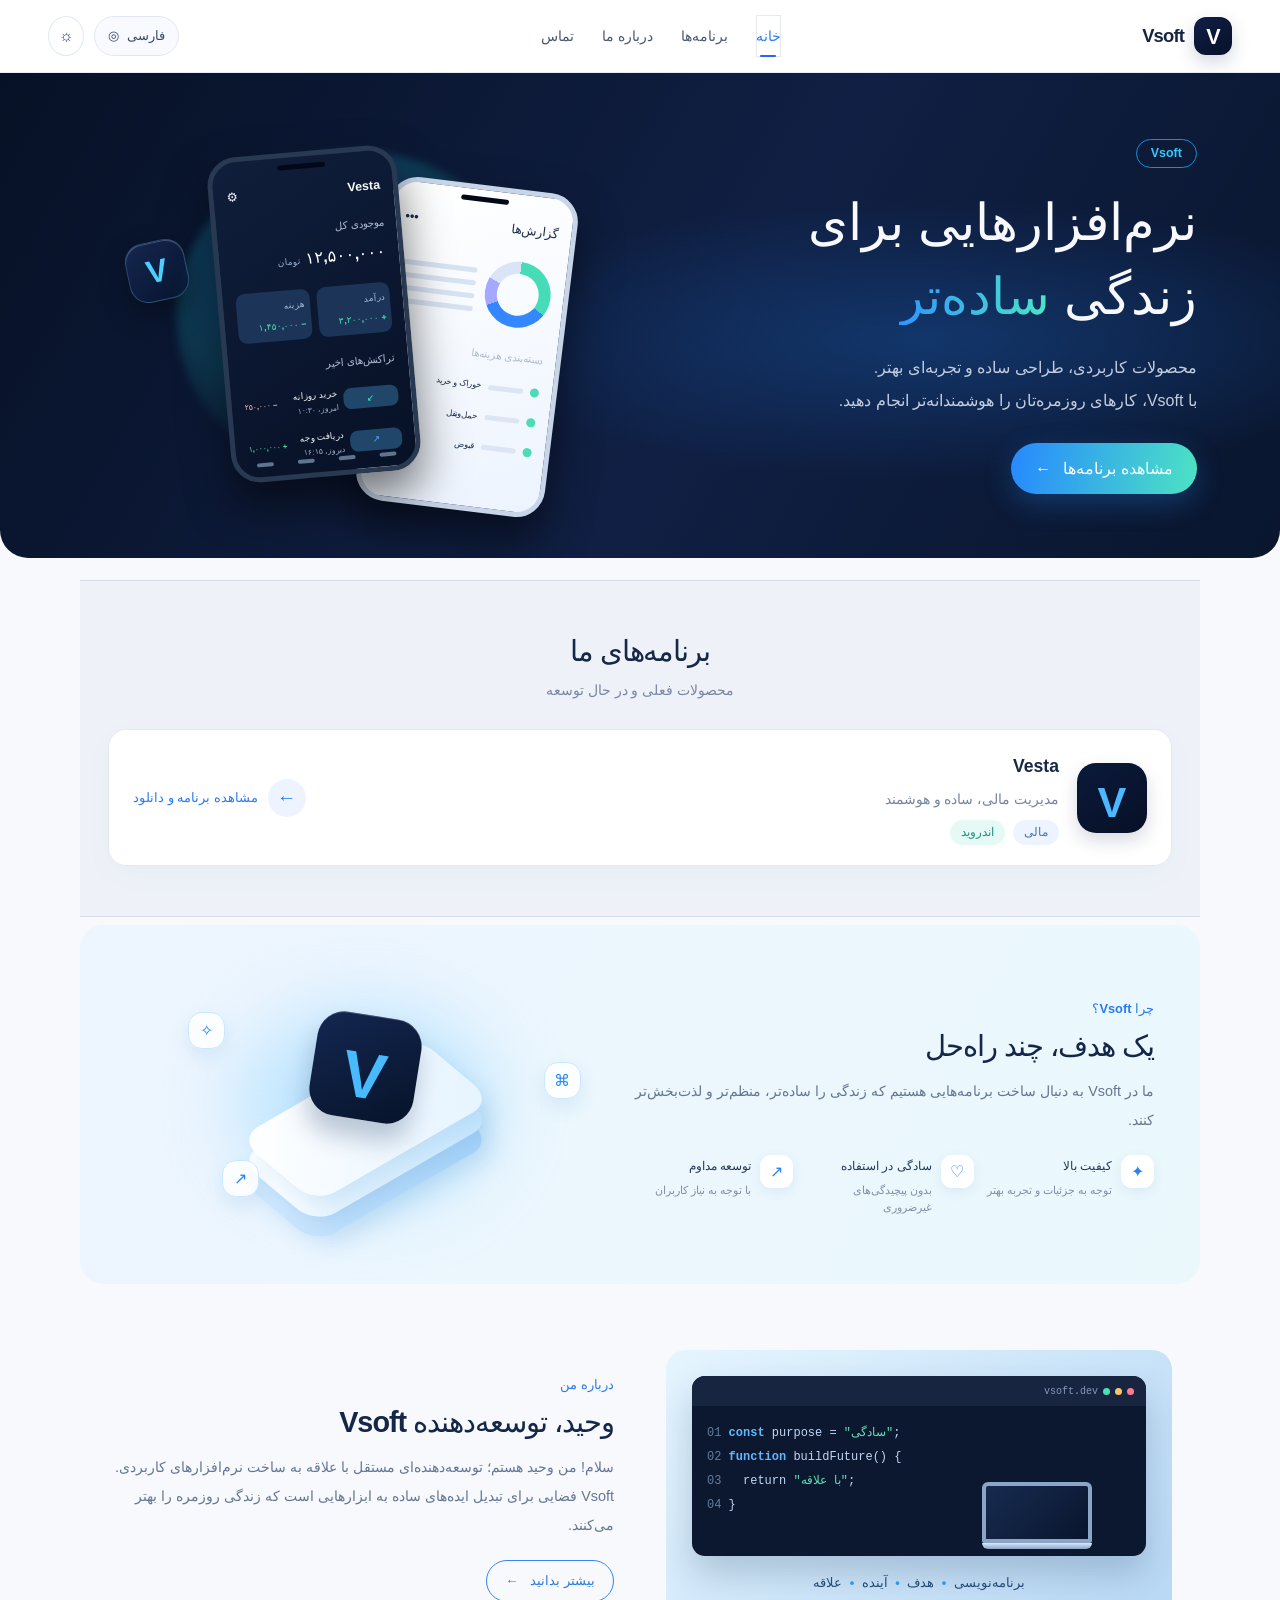
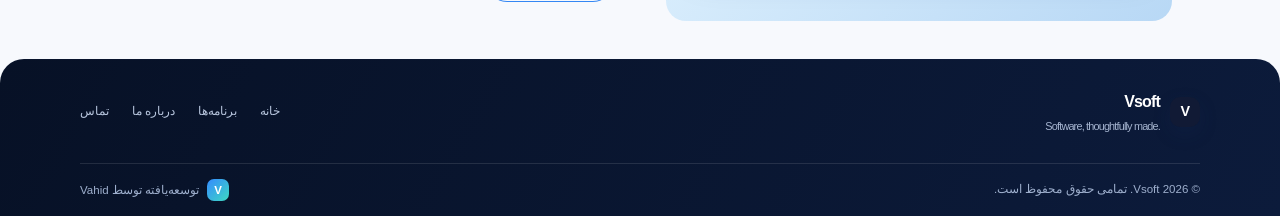
==== commit 808f4997: "Point Persian hero CTA to Vesta app page" ====
--- a/docs/fa/index.html
+++ b/docs/fa/index.html
@@ -1 +1 @@
-<!doctype html><html lang="fa" dir="rtl" data-theme="dark"><head><meta charset="utf-8"><meta name="viewport" content="width=device-width,initial-scale=1"><meta name="description" content="Vsoft؛ نرم‌افزارهایی برای زندگی ساده‌تر."><meta name="theme-color" content="#0b1530"><title>Vsoft — نرم‌افزارهایی برای زندگی ساده‌تر</title><link rel="icon" href="../assets/favicon.svg" type="image/svg+xml"><link rel="preload" href="../assets/fonts/Estedad-Variable.woff2" as="font" type="font/woff2" crossorigin><link rel="preload" href="../assets/fonts/Vazirmatn-Variable.woff2" as="font" type="font/woff2" crossorigin><link rel="stylesheet" href="../assets/styles.css"><script src="../assets/script.js" defer></script></head><body class="vsoft-home"><header class="site-header home-header"><div class="home-header-inner"><a class="brand" href="./"><span class="brand-mark">V</span><span>Vsoft</span></a><nav class="nav home-nav" id="primary-nav"><a href="#top" data-section-link>خانه</a><a href="#apps" data-section-link>برنامه‌ها</a><a href="#about" data-section-link>درباره ما</a><a href="#contact" data-section-link>تماس</a></nav><div class="header-actions"><a class="language-pill" href="../en/" lang="en" aria-label="تغییر زبان به انگلیسی">فارسی <span>◎</span></a><button class="theme-toggle" type="button" data-theme-toggle aria-label="تغییر پوسته"><span data-theme-icon>☼</span></button><button class="menu-toggle" aria-expanded="false" aria-controls="primary-nav" aria-label="باز کردن منو"><span></span><span></span></button></div></div></header><main id="top"><section class="home-hero"><div class="hero-copy" data-reveal><span class="hero-tag">Vsoft</span><h1>نرم‌افزارهایی برای<br>زندگی <span class="gradient-text">ساده‌تر</span></h1><p>محصولات کاربردی، طراحی ساده و تجربه‌ای بهتر.<br>با Vsoft، کارهای روزمره‌تان را هوشمندانه‌تر انجام دهید.</p><a class="gradient-button" href="#apps">مشاهده برنامه‌ها <span>←</span></a></div><div class="hero-art" aria-label="پیش‌نمایش برنامه وستا"><div class="hero-orb"></div><div class="floating-v-mark">V</div><div class="phone-mock phone-back"><div class="phone-speaker"></div><div class="mock-top">گزارش‌ها <span>•••</span></div><div class="mock-chart"><div class="chart-ring"></div><div class="chart-lines"><i></i><i></i><i></i><i></i></div></div><div class="mock-label">دسته‌بندی هزینه‌ها</div><div class="mock-row"><b></b><i></i><strong>خوراک و خرید</strong></div><div class="mock-row"><b></b><i></i><strong>حمل‌ونقل</strong></div><div class="mock-row"><b></b><i></i><strong>قبوض</strong></div></div><div class="phone-mock phone-front"><div class="phone-speaker"></div><div class="mock-top">Vesta <span>⚙</span></div><div class="balance-label">موجودی کل</div><div class="balance-value">۱۲,۵۰۰,۰۰۰ <small>تومان</small></div><div class="balance-stats"><div><small>درآمد</small><b>+ ۳,۲۰۰,۰۰۰</b></div><div><small>هزینه</small><b>− ۱,۴۵۰,۰۰۰</b></div></div><div class="mock-label">تراکنش‌های اخیر</div><div class="transaction"><span class="transaction-dot teal">↙</span><span>خرید روزانه<small>امروز، ۱۰:۳۰</small></span><b>− ۲۵۰,۰۰۰</b></div><div class="transaction"><span class="transaction-dot blue">↗</span><span>دریافت وجه<small>دیروز، ۱۶:۱۵</small></span><b class="positive">+ ۱,۰۰۰,۰۰۰</b></div><div class="mock-bottom"><i></i><i></i><i></i><i></i></div></div></div></section><section class="home-section apps-section" id="apps" data-reveal><div class="section-title"><h2>برنامه‌های ما</h2><p>محصولات فعلی و در حال توسعه</p></div><a class="app-card" href="./vesta/"><span class="vesta-icon">V</span><span class="app-card-copy"><strong>Vesta</strong><span>مدیریت مالی، ساده و هوشمند</span><span class="app-chips"><i>مالی</i><i>اندروید</i></span></span><span class="app-card-link"><span class="circle-arrow">←</span><span>مشاهده برنامه و دانلود</span></span></a></section><section class="why-panel" data-reveal><div class="why-copy"><span class="eyebrow">چرا Vsoft؟</span><h2>یک هدف، چند راه‌حل</h2><p>ما در Vsoft به دنبال ساخت برنامه‌هایی هستیم که زندگی را ساده‌تر، منظم‌تر و لذت‌بخش‌تر کنند.</p><div class="value-list"><div><span class="value-icon">✦</span><span><b>کیفیت بالا</b><small>توجه به جزئیات و تجربه بهتر</small></span></div><div><span class="value-icon">♡</span><span><b>سادگی در استفاده</b><small>بدون پیچیدگی‌های غیرضروری</small></span></div><div><span class="value-icon">↗</span><span><b>توسعه مداوم</b><small>با توجه به نیاز کاربران</small></span></div></div></div><div class="platform-art"><div class="platform-glow"></div><span class="float-symbol symbol-one">✧</span><span class="float-symbol symbol-two">⌘</span><span class="float-symbol symbol-three">↗</span><div class="platform-layer layer-bottom"></div><div class="platform-layer layer-mid"></div><div class="platform-layer layer-top"></div><div class="platform-logo">V</div></div></section><section class="home-section about-section" id="about" data-reveal><div class="about-illustration"><div class="desk-window"><div class="window-bar"><i></i><i></i><i></i><span>vsoft.dev</span></div><div class="code-content"><span>01</span> <b>const</b> purpose = <em>"سادگی"</em>;<br><span>02</span> <b>function</b> buildFuture() {<br><span>03</span> &nbsp;&nbsp;return <em>"با علاقه"</em>;<br><span>04</span> }</div><div class="desk-laptop"><div class="laptop-screen"></div><div class="laptop-base"></div></div></div><div class="illustration-caption">برنامه‌نویسی <i>•</i> هدف <i>•</i> آینده <i>•</i> علاقه</div></div><div class="about-copy"><span class="eyebrow">درباره من</span><h2>وحید، توسعه‌دهنده Vsoft</h2><p>سلام! من وحید هستم؛ توسعه‌دهنده‌ای مستقل با علاقه به ساخت نرم‌افزارهای کاربردی. Vsoft فضایی برای تبدیل ایده‌های ساده به ابزارهایی است که زندگی روزمره را بهتر می‌کنند.</p><a class="outline-button" href="#contact">بیشتر بدانید <span>←</span></a></div></section></main><footer class="site-footer home-footer" id="contact"><div class="footer-main"><a class="brand footer-brand" href="./"><span class="brand-mark">V</span><span class="footer-brand-copy"><b>Vsoft</b><small>Software, thoughtfully made.</small></span></a><nav class="footer-links"><a href="#top">خانه</a><a href="#apps">برنامه‌ها</a><a href="#about">درباره ما</a><a href="#contact">تماس</a></nav><div class="contact-links" data-contact-links><a data-contact-link="github" aria-label="GitHub" hidden>⌘</a><a data-contact-link="telegram" aria-label="Telegram" hidden>➤</a><a data-contact-link="email" data-contact-email-link aria-label="Email" hidden>✉</a></div></div><div class="footer-bottom"><span>© <span data-year></span> Vsoft. تمامی حقوق محفوظ است.</span><span class="developed"><span class="mini-v">V</span> توسعه‌یافته توسط Vahid</span></div></footer></body></html>+<!doctype html><html lang="fa" dir="rtl" data-theme="dark"><head><meta charset="utf-8"><meta name="viewport" content="width=device-width,initial-scale=1"><meta name="description" content="Vsoft؛ نرم‌افزارهایی برای زندگی ساده‌تر."><meta name="theme-color" content="#0b1530"><title>Vsoft — نرم‌افزارهایی برای زندگی ساده‌تر</title><link rel="icon" href="../assets/favicon.svg" type="image/svg+xml"><link rel="preload" href="../assets/fonts/Estedad-Variable.woff2" as="font" type="font/woff2" crossorigin><link rel="preload" href="../assets/fonts/Vazirmatn-Variable.woff2" as="font" type="font/woff2" crossorigin><link rel="stylesheet" href="../assets/styles.css"><script src="../assets/script.js" defer></script></head><body class="vsoft-home"><header class="site-header home-header"><div class="home-header-inner"><a class="brand" href="./"><span class="brand-mark">V</span><span>Vsoft</span></a><nav class="nav home-nav" id="primary-nav"><a href="#top" data-section-link>خانه</a><a href="#apps" data-section-link>برنامه‌ها</a><a href="#about" data-section-link>درباره ما</a><a href="#contact" data-section-link>تماس</a></nav><div class="header-actions"><a class="language-pill" href="../en/" lang="en" aria-label="تغییر زبان به انگلیسی">فارسی <span>◎</span></a><button class="theme-toggle" type="button" data-theme-toggle aria-label="تغییر پوسته"><span data-theme-icon>☼</span></button><button class="menu-toggle" aria-expanded="false" aria-controls="primary-nav" aria-label="باز کردن منو"><span></span><span></span></button></div></div></header><main id="top"><section class="home-hero"><div class="hero-copy" data-reveal><span class="hero-tag">Vsoft</span><h1>نرم‌افزارهایی برای<br>زندگی <span class="gradient-text">ساده‌تر</span></h1><p>محصولات کاربردی، طراحی ساده و تجربه‌ای بهتر.<br>با Vsoft، کارهای روزمره‌تان را هوشمندانه‌تر انجام دهید.</p><a class="gradient-button" href="./vesta/">مشاهده برنامه‌ها <span>←</span></a></div><div class="hero-art" aria-label="پیش‌نمایش برنامه وستا"><div class="hero-orb"></div><div class="floating-v-mark">V</div><div class="phone-mock phone-back"><div class="phone-speaker"></div><div class="mock-top">گزارش‌ها <span>•••</span></div><div class="mock-chart"><div class="chart-ring"></div><div class="chart-lines"><i></i><i></i><i></i><i></i></div></div><div class="mock-label">دسته‌بندی هزینه‌ها</div><div class="mock-row"><b></b><i></i><strong>خوراک و خرید</strong></div><div class="mock-row"><b></b><i></i><strong>حمل‌ونقل</strong></div><div class="mock-row"><b></b><i></i><strong>قبوض</strong></div></div><div class="phone-mock phone-front"><div class="phone-speaker"></div><div class="mock-top">Vesta <span>⚙</span></div><div class="balance-label">موجودی کل</div><div class="balance-value">۱۲,۵۰۰,۰۰۰ <small>تومان</small></div><div class="balance-stats"><div><small>درآمد</small><b>+ ۳,۲۰۰,۰۰۰</b></div><div><small>هزینه</small><b>− ۱,۴۵۰,۰۰۰</b></div></div><div class="mock-label">تراکنش‌های اخیر</div><div class="transaction"><span class="transaction-dot teal">↙</span><span>خرید روزانه<small>امروز، ۱۰:۳۰</small></span><b>− ۲۵۰,۰۰۰</b></div><div class="transaction"><span class="transaction-dot blue">↗</span><span>دریافت وجه<small>دیروز، ۱۶:۱۵</small></span><b class="positive">+ ۱,۰۰۰,۰۰۰</b></div><div class="mock-bottom"><i></i><i></i><i></i><i></i></div></div></div></section><section class="home-section apps-section" id="apps" data-reveal><div class="section-title"><h2>برنامه‌های ما</h2><p>محصولات فعلی و در حال توسعه</p></div><a class="app-card" href="./vesta/"><span class="vesta-icon">V</span><span class="app-card-copy"><strong>Vesta</strong><span>مدیریت مالی، ساده و هوشمند</span><span class="app-chips"><i>مالی</i><i>اندروید</i></span></span><span class="app-card-link"><span class="circle-arrow">←</span><span>مشاهده برنامه و دانلود</span></span></a></section><section class="why-panel" data-reveal><div class="why-copy"><span class="eyebrow">چرا Vsoft؟</span><h2>یک هدف، چند راه‌حل</h2><p>ما در Vsoft به دنبال ساخت برنامه‌هایی هستیم که زندگی را ساده‌تر، منظم‌تر و لذت‌بخش‌تر کنند.</p><div class="value-list"><div><span class="value-icon">✦</span><span><b>کیفیت بالا</b><small>توجه به جزئیات و تجربه بهتر</small></span></div><div><span class="value-icon">♡</span><span><b>سادگی در استفاده</b><small>بدون پیچیدگی‌های غیرضروری</small></span></div><div><span class="value-icon">↗</span><span><b>توسعه مداوم</b><small>با توجه به نیاز کاربران</small></span></div></div></div><div class="platform-art"><div class="platform-glow"></div><span class="float-symbol symbol-one">✧</span><span class="float-symbol symbol-two">⌘</span><span class="float-symbol symbol-three">↗</span><div class="platform-layer layer-bottom"></div><div class="platform-layer layer-mid"></div><div class="platform-layer layer-top"></div><div class="platform-logo">V</div></div></section><section class="home-section about-section" id="about" data-reveal><div class="about-illustration"><div class="desk-window"><div class="window-bar"><i></i><i></i><i></i><span>vsoft.dev</span></div><div class="code-content"><span>01</span> <b>const</b> purpose = <em>"سادگی"</em>;<br><span>02</span> <b>function</b> buildFuture() {<br><span>03</span> &nbsp;&nbsp;return <em>"با علاقه"</em>;<br><span>04</span> }</div><div class="desk-laptop"><div class="laptop-screen"></div><div class="laptop-base"></div></div></div><div class="illustration-caption">برنامه‌نویسی <i>•</i> هدف <i>•</i> آینده <i>•</i> علاقه</div></div><div class="about-copy"><span class="eyebrow">درباره من</span><h2>وحید، توسعه‌دهنده Vsoft</h2><p>سلام! من وحید هستم؛ توسعه‌دهنده‌ای مستقل با علاقه به ساخت نرم‌افزارهای کاربردی. Vsoft فضایی برای تبدیل ایده‌های ساده به ابزارهایی است که زندگی روزمره را بهتر می‌کنند.</p><a class="outline-button" href="#contact">بیشتر بدانید <span>←</span></a></div></section></main><footer class="site-footer home-footer" id="contact"><div class="footer-main"><a class="brand footer-brand" href="./"><span class="brand-mark">V</span><span class="footer-brand-copy"><b>Vsoft</b><small>Software, thoughtfully made.</small></span></a><nav class="footer-links"><a href="#top">خانه</a><a href="#apps">برنامه‌ها</a><a href="#about">درباره ما</a><a href="#contact">تماس</a></nav><div class="contact-links" data-contact-links><a data-contact-link="github" aria-label="GitHub" hidden>⌘</a><a data-contact-link="telegram" aria-label="Telegram" hidden>➤</a><a data-contact-link="email" data-contact-email-link aria-label="Email" hidden>✉</a></div></div><div class="footer-bottom"><span>© <span data-year></span> Vsoft. تمامی حقوق محفوظ است.</span><span class="developed"><span class="mini-v">V</span> توسعه‌یافته توسط Vahid</span></div></footer></body></html>
--- a/docs/assets/styles.css
+++ b/docs/assets/styles.css
@@ -160,3 +160,22 @@
 @media(max-width:850px){.home-header-inner{padding:10px 20px}.home-nav{gap:17px}.home-hero{padding:48px 6%;grid-template-columns:1fr 1fr;min-height:400px}.hero-copy h1{font-size:2.25rem}.hero-art{transform:scale(.88);transform-origin:center}.phone-front{left:17%}.phone-back{left:48%}.why-panel{margin:8px 20px 24px;padding:32px 25px;grid-template-columns:1fr .8fr}.value-list{grid-template-columns:1fr}.platform-art{transform:scale(.9)}.about-section{gap:28px}.home-section{padding:42px 22px}}
 @media(max-width:640px){.home-header-inner{min-height:66px;padding:9px 15px}.vsoft-home .brand{font-size:1.05rem}.brand-mark{width:36px;height:36px}.menu-toggle{display:block}.home-nav{display:flex;position:absolute;top:calc(100% + 1px);left:12px;right:12px;background:#fff;border:1px solid #e3eaf5;border-radius:17px;padding:10px;box-shadow:0 18px 40px #172e521c;flex-direction:column;align-items:stretch;gap:0;opacity:0;visibility:hidden;transform:translateY(-8px);transition:opacity .2s,transform .2s,visibility .2s}.home-nav.is-open{opacity:1;visibility:visible;transform:none}.vsoft-home .home-nav a{padding:10px 14px;border-radius:10px}.header-actions{gap:8px}.language-pill{padding:6px 9px;font-size:.72rem}.home-hero{padding:35px 23px 22px;grid-template-columns:1fr;gap:2px;text-align:center}.hero-copy h1{font-size:2.05rem;margin-bottom:12px}.hero-copy p{font-size:.85rem;line-height:1.9;margin-bottom:18px}.hero-art{width:100%;height:280px;transform:scale(.83);transform-origin:top center;margin:12px auto -20px;max-width:430px}.phone-front{left:22%}.phone-back{left:52%;top:30px}.floating-v-mark{left:8%;top:78px}.home-section{padding:35px 17px}.section-title h2{font-size:1.55rem}.app-card{padding:15px 13px;gap:11px}.vesta-icon{width:52px;height:52px;font-size:2rem}.app-card-copy strong{font-size:1rem}.app-card-copy>span:nth-child(2){font-size:.73rem}.app-chips i{font-size:.65rem;padding:1px 8px}.app-card-link{font-size:0;flex-direction:column;gap:0}.circle-arrow{width:34px;height:34px}.why-panel{margin:0 13px 16px;padding:26px 20px;grid-template-columns:1fr;gap:0}.why-copy h2,.about-copy h2{font-size:1.55rem}.why-copy>p,.about-copy>p{font-size:.82rem}.value-list{gap:13px}.platform-art{height:220px;transform:scale(.86);margin-top:-4px}.about-section{grid-template-columns:1fr;gap:24px;padding-top:20px;padding-bottom:38px}.about-illustration{min-height:220px;padding:18px}.desk-window{min-height:170px}.code-content{font-size:10px}.about-copy{padding:0 4px}.footer-main{flex-wrap:wrap;gap:18px;padding:23px 0}.footer-brand{width:100%}.footer-links{order:3;width:100%;gap:17px}.footer-bottom{font-size:.65rem;align-items:flex-start;flex-direction:column;gap:10px}.home-footer{padding:0 20px}}
 @media(prefers-reduced-motion:reduce){.vsoft-home *, .vsoft-home *:before,.vsoft-home *:after{animation:none!important;scroll-behavior:auto!important;transition:none!important}}
+
+.theme-toggle{border:1px solid #e0e8f7;background:#fff;color:#1d4279;border-radius:50%;width:36px;height:36px;display:grid;place-items:center;cursor:pointer;font-size:1rem}.theme-toggle:hover{background:#edf5ff}
+.vsoft-home[data-theme="light"] .home-hero{background:radial-gradient(ellipse at 72% 55%,#d5eaff 0,transparent 40%),linear-gradient(120deg,#eaf3ff,#f4f9ff 56%,#eaf4ff);color:#13203b}.vsoft-home[data-theme="light"] .hero-copy p{color:#516584}.vsoft-home[data-theme="light"] .phone-front{box-shadow:0 24px 45px #10264a26}.vsoft-home[data-theme="light"] .home-header{background:#ffffffed}
+@media(max-width:640px){.theme-toggle{width:34px;height:34px}.header-actions{gap:6px}}
+
+/* Explicit theme colors for the brand home */
+html[data-theme="light"] .vsoft-home{background:#f7f9fd;color:#13203b}
+html[data-theme="light"] .vsoft-home .home-hero{background:radial-gradient(ellipse at 72% 55%,#d5eaff 0,transparent 40%),linear-gradient(120deg,#eaf3ff,#f4f9ff 56%,#eaf4ff);color:#13203b}
+html[data-theme="light"] .vsoft-home .hero-copy p{color:#516584}
+html[data-theme="dark"] .vsoft-home{background:#f7f9fd;color:#13203b}
+html[data-theme="dark"] .vsoft-home .home-hero{background:radial-gradient(ellipse at 72% 55%,#12366b 0,transparent 37%),linear-gradient(120deg,#071126,#101f43 56%,#09162e);color:#f7f9ff}
+html[data-theme="dark"] .vsoft-home .hero-copy p{color:#c3cde0}
+html[data-theme="light"] .vsoft-home .theme-toggle{background:#eef5ff}
+
+/* Shared self-hosted font system on both brand and product pages */
+html[lang="fa"] body{font-family:Vazirmatn,Tahoma,"Segoe UI",sans-serif;line-height:1.85}
+html[lang="fa"] h1,html[lang="fa"] h2,html[lang="fa"] h3,html[lang="fa"] h4{font-family:Estedad,Vazirmatn,Tahoma,sans-serif;line-height:1.45}
+html[lang="en"] body{font-family:PlusJakartaSans,Inter,"Segoe UI",sans-serif}
+html[lang="en"] h1,html[lang="en"] h2,html[lang="en"] h3,html[lang="en"] h4{font-family:PlusJakartaSans,Inter,sans-serif;line-height:1.4}
